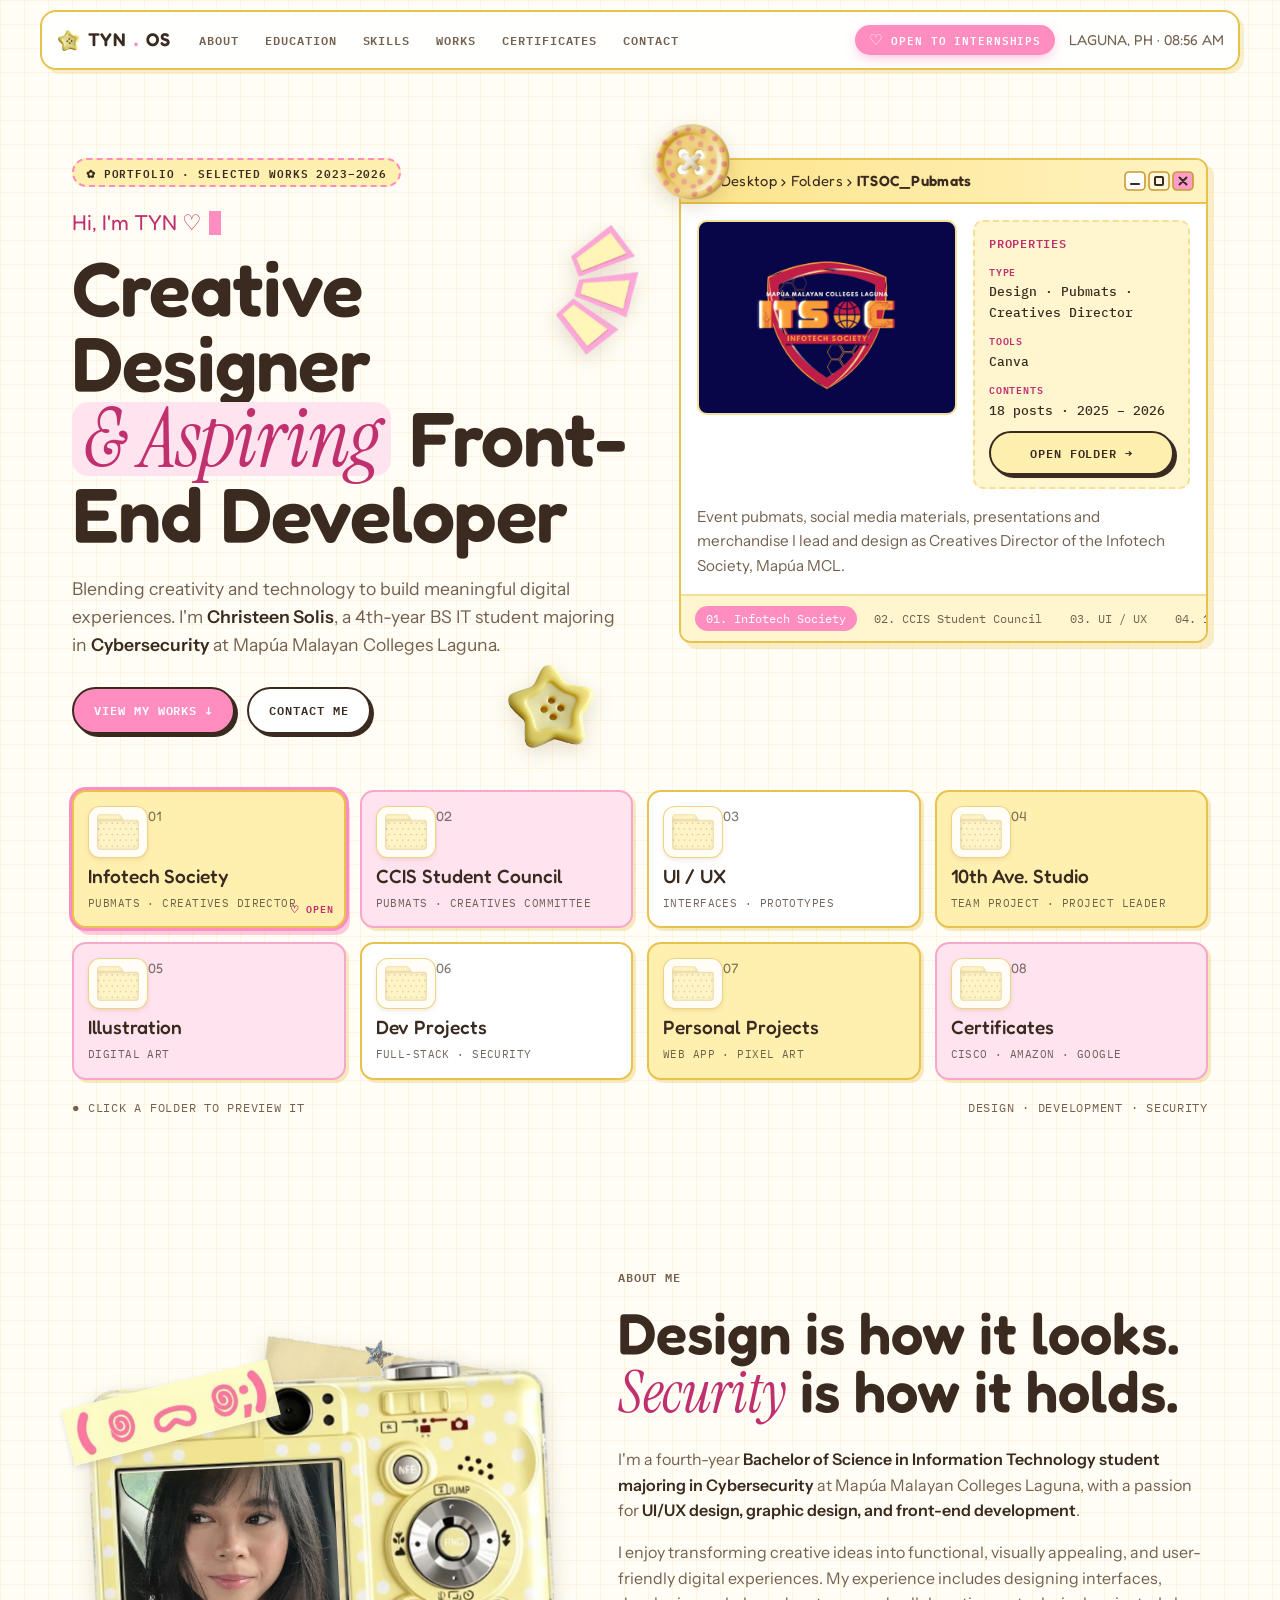
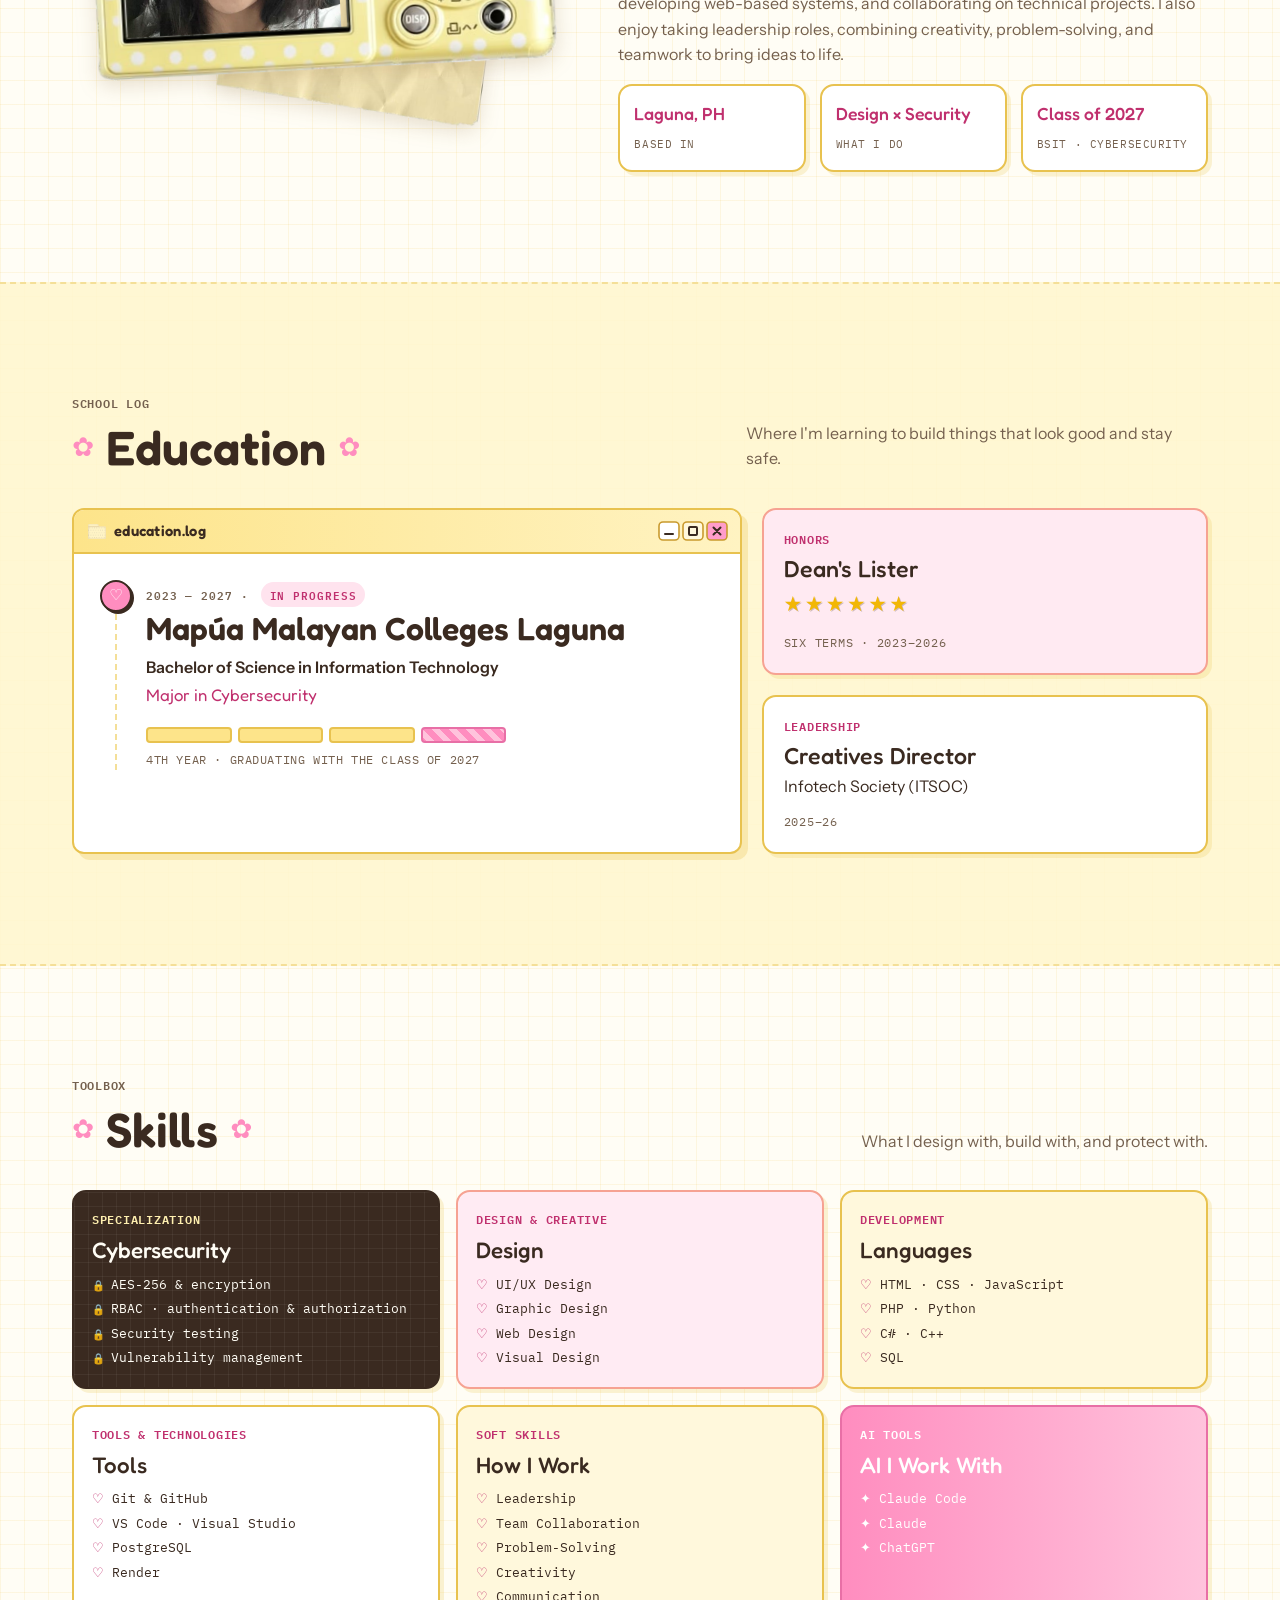
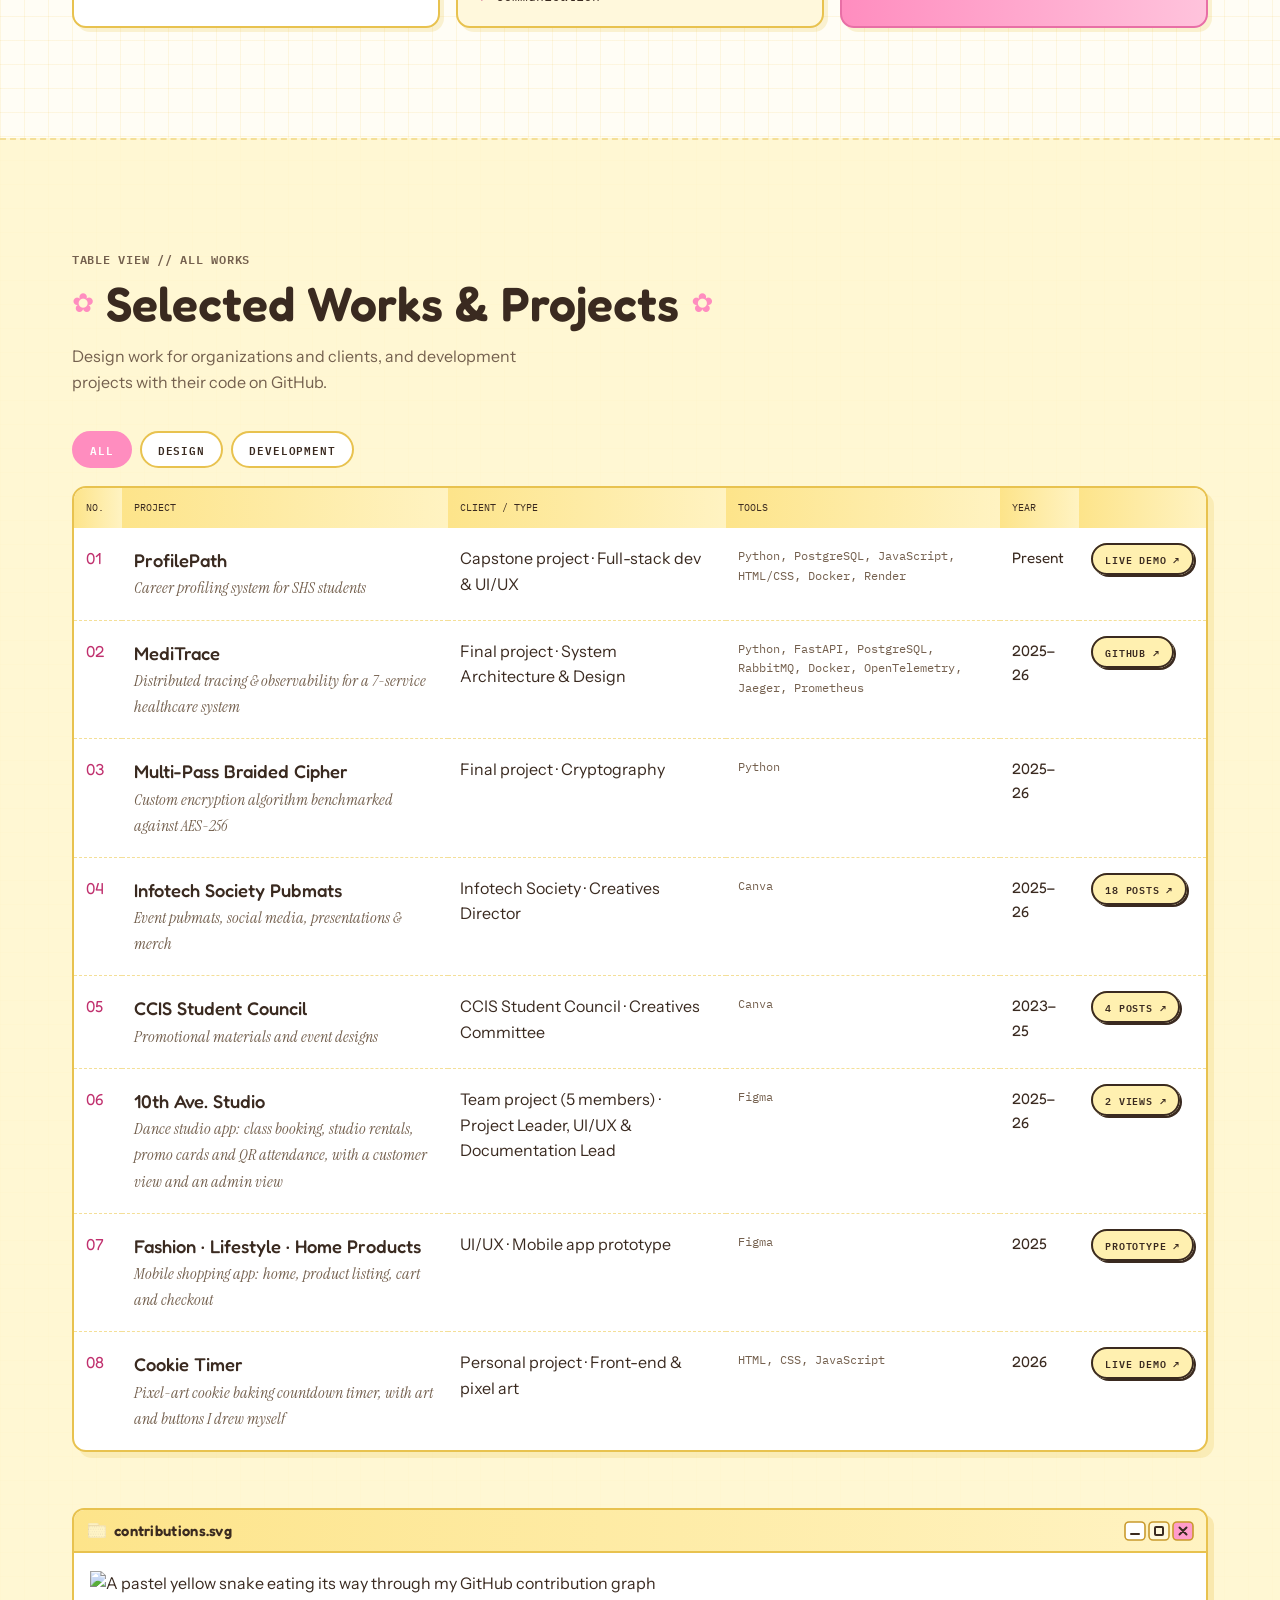
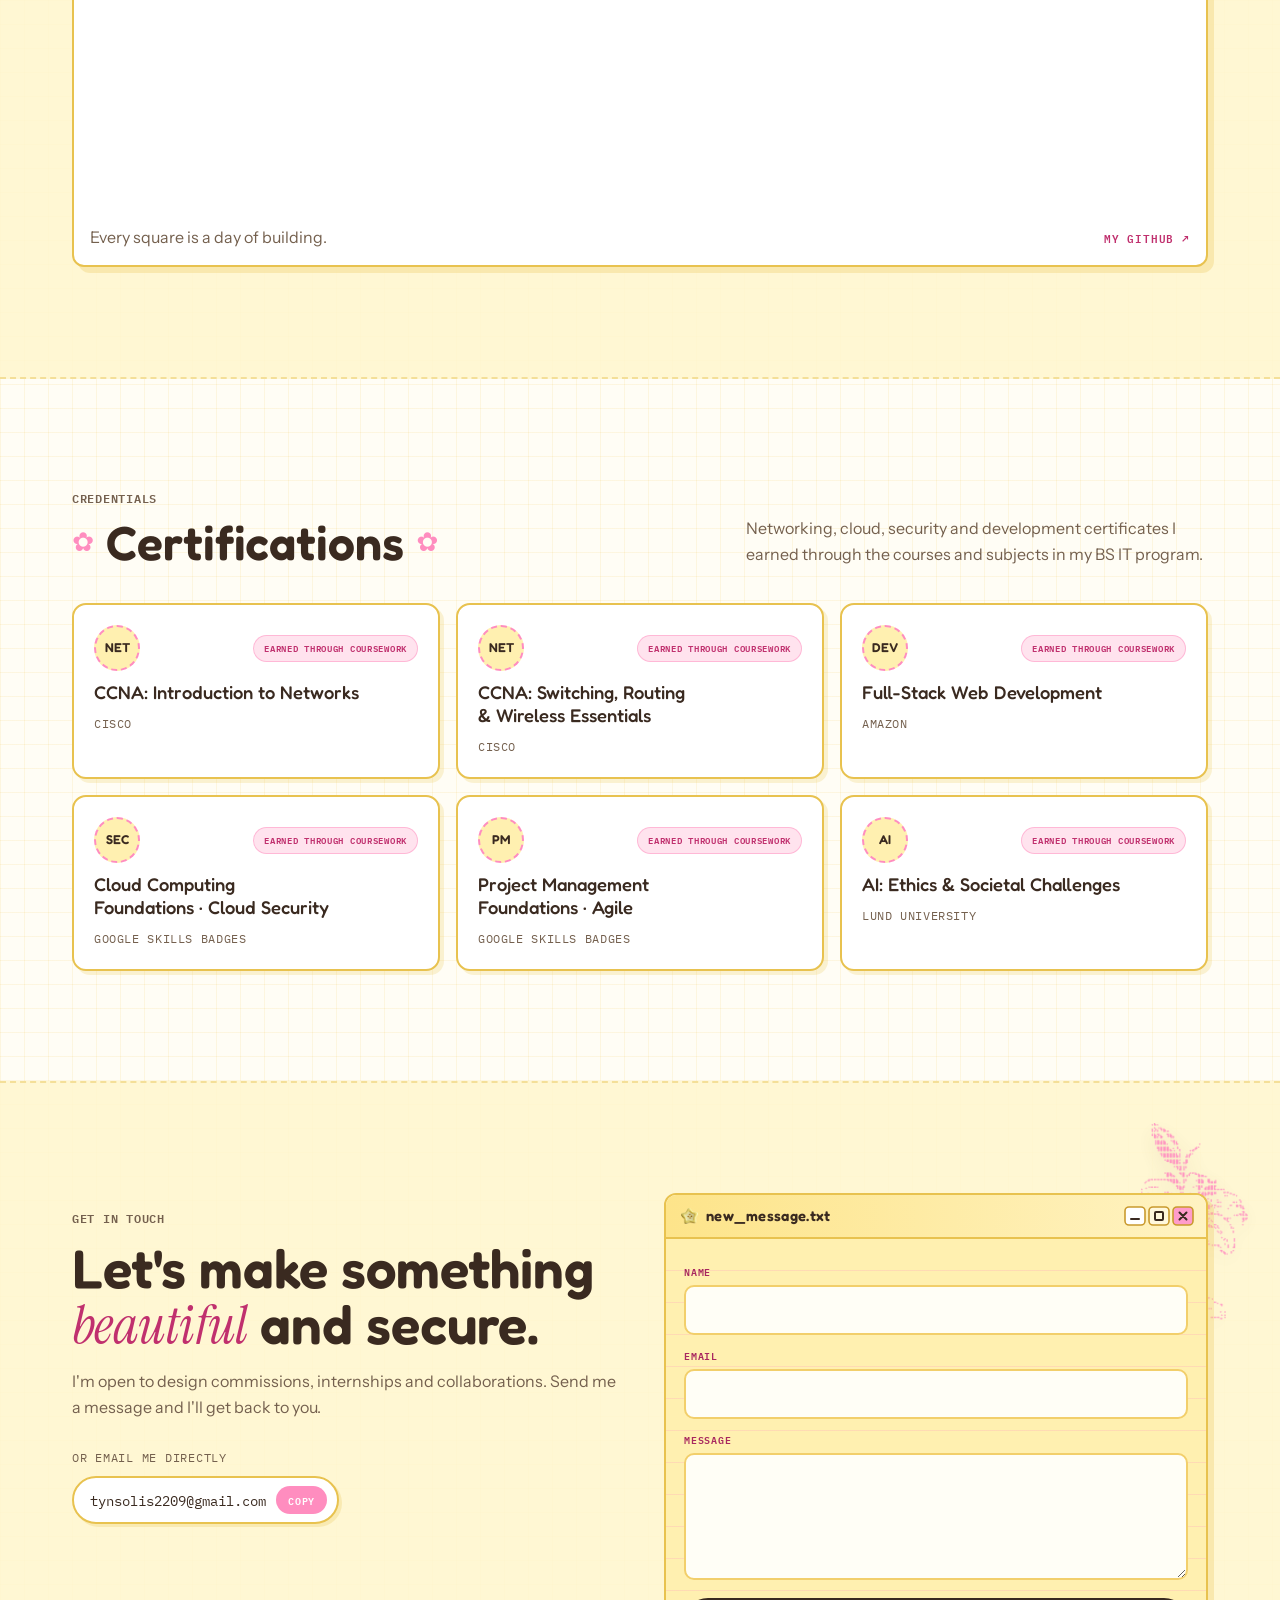
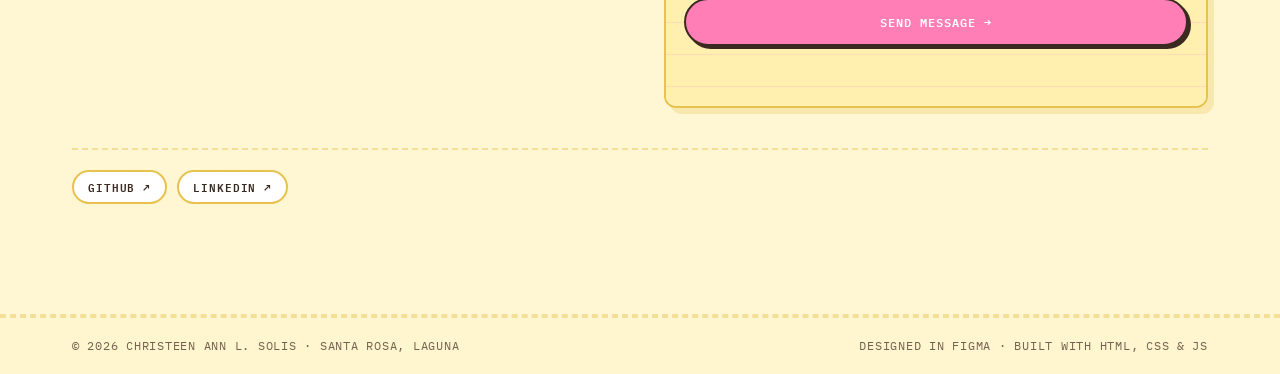
==== index.html @ 2b8f94a8 "Add 10th Ave. Studio team project (folder + works row) Also label the Personal Projects folder conte" ====
<!DOCTYPE html>
<html lang="en">
<head>
<meta charset="utf-8">
<meta name="viewport" content="width=device-width, initial-scale=1, viewport-fit=cover">
<title>Christeen Solis Portfolio</title>
<meta name="claude:viewport-fit-sides" content="cover">
<meta name="description" content="Portfolio of Christeen Solis: creative designer and aspiring front-end developer, BS IT (Cybersecurity) student at Mapúa MCL.">
<link rel="preconnect" href="https://fonts.googleapis.com">
<link rel="preconnect" href="https://fonts.gstatic.com" crossorigin>
<link rel="stylesheet" href="https://fonts.googleapis.com/css2?family=Fredoka:wght@400;500;600;700&family=Instrument+Serif:ital@0;1&family=Instrument+Sans:wght@400;500;600&family=IBM+Plex+Mono:wght@400;500;600&display=swap">
<style>
/* TYN.OS ✿ girly tech edition
   A pastel desktop in butter yellow, white and bubblegum pink: yellow window bars,
   pixel type and scrapbook stickers. Dark mode is a cocoa-night desk with a soft
   yellow-and-pink glow.
   ✏️ To change colors, edit the tokens below. */
:root {
  --bg: #fffdf5;          /* page: warm white */
  --grid: rgba(240, 200, 80, 0.13); /* faint pixel grid on the page */
  --panel: #fff6cf;       /* pastel yellow bands */
  --window: #ffffff;      /* window insides */
  --ink: #3a2a20;         /* main text: warm cocoa */
  --muted: #74604e;       /* secondary text */
  --line: #f4df98;        /* borders and dashes */
  --frame: #e8c24f;       /* window outlines (golden butter) */
  --accent: #c0306e;      /* pink TEXT on light backgrounds */
  --pink: #ff8dbf;        /* bubblegum pink fill */
  --pink-soft: #ffe3ee;
  --fill: #fff0b0;        /* pastel yellow, same as the folder icon */
  --fill-strong: #fde48a;
  --on-fill: #3a2a20;
  --bar: #fde48a; --bar-2: #fff3c2; /* window title bar */
  --bar-ink: #3a2a20;
  --accent-on-ink: #fff0b0;
  --sec-bg: #3a2a20; --sec-fg: #fffdf5; /* Cybersecurity highlight card */
  --tint-yellow: #fff8dc;  /* soft yellow cards */
  --glow: 0 0 0 transparent;
  --sticker-shadow: drop-shadow(0 6px 10px rgba(120, 85, 20, 0.18));

  --f-pixel: "Fredoka", "Nunito", system-ui, sans-serif;           /* big rounded headings */
  --f-title: "Fredoka", "Nunito", system-ui, sans-serif;           /* card titles */
  --f-label: "IBM Plex Mono", ui-monospace, monospace;            /* small uppercase labels */
  --f-serif: "Instrument Serif", Georgia, "Times New Roman", serif;
  --f-body: "Instrument Sans", system-ui, -apple-system, "Segoe UI", sans-serif;
  --f-mono: "IBM Plex Mono", ui-monospace, "SFMono-Regular", Menlo, monospace;

  --wrap: 1200px;
  --radius: 14px;
}
@media (prefers-color-scheme: dark) {
  :root:not([data-theme="light"]) {
    --bg: #19150f; --grid: rgba(253, 228, 138, 0.05); --panel: #221c14; --window: #2a2219; --ink: #fff8e6; --muted: #d2c3a3; --line: #4a3c26; --frame: #e8c24f; --accent: #ff9fcb; --pink: #ff8dbf; --pink-soft: #46242f; --fill: #fff0b0; --fill-strong: #fde48a; --on-fill: #2a2016; --bar: #fde48a; --bar-2: #fff3c2; --bar-ink: #2a2016; --accent-on-ink: #c0306e; --sec-bg: #fde48a; --sec-fg: #2a2016; --tint-yellow: #3a2f1a; --glow: 0 0 26px rgba(253, 228, 138, 0.22); --sticker-shadow: drop-shadow(0 0 14px rgba(255, 141, 191, 0.3)); color-scheme: dark;
  }
}
:root[data-theme="dark"] {
  --bg: #19150f; --grid: rgba(253, 228, 138, 0.05); --panel: #221c14; --window: #2a2219; --ink: #fff8e6; --muted: #d2c3a3; --line: #4a3c26; --frame: #e8c24f; --accent: #ff9fcb; --pink: #ff8dbf; --pink-soft: #46242f; --fill: #fff0b0; --fill-strong: #fde48a; --on-fill: #2a2016; --bar: #fde48a; --bar-2: #fff3c2; --bar-ink: #2a2016; --accent-on-ink: #c0306e; --sec-bg: #fde48a; --sec-fg: #2a2016; --tint-yellow: #3a2f1a; --glow: 0 0 26px rgba(253, 228, 138, 0.22); --sticker-shadow: drop-shadow(0 0 14px rgba(255, 141, 191, 0.3)); color-scheme: dark;
}

* { box-sizing: border-box; }
html { scroll-behavior: smooth; }
@media (prefers-reduced-motion: reduce) { html { scroll-behavior: auto; } * { transition: none !important; animation: none !important; } }
body {
  margin: 0; color: var(--ink);
  background-color: var(--bg);
  background-image: linear-gradient(var(--grid) 1px, transparent 1px), linear-gradient(90deg, var(--grid) 1px, transparent 1px);
  background-size: 24px 24px;
  font-family: var(--f-body); font-size: 16px; line-height: 1.6;
  -webkit-font-smoothing: antialiased; overflow-x: hidden;
}
body::before { content: ""; position: fixed; inset: 0 0 auto; height: env(safe-area-inset-top, 0px); z-index: 30; background: var(--bg); }
img { max-width: 100%; display: block; }
a { color: inherit; }
:focus-visible { outline: 2px dashed var(--accent); outline-offset: 3px; border-radius: 4px; }
::selection { background: var(--pink); color: #fff; }

.wrap {
  max-width: var(--wrap); margin-inline: auto; position: relative;
  padding-left: max(16px, env(safe-area-inset-left, 0px));
  padding-right: max(16px, env(safe-area-inset-right, 0px));
}
@media (min-width: 700px) { .wrap { padding-left: max(32px, env(safe-area-inset-left, 0px)); padding-right: max(32px, env(safe-area-inset-right, 0px)); } }

.mono { font-family: var(--f-mono); font-size: 0.78rem; letter-spacing: 0.06em; text-transform: uppercase; }
.eyebrow { font-family: var(--f-label); font-weight: 600; letter-spacing: 0.08em; font-size: 0.78rem; letter-spacing: 0.06em; text-transform: uppercase; color: var(--accent); margin: 0; }
.serif-i { font-family: var(--f-serif); font-style: italic; font-weight: 400; color: var(--accent); letter-spacing: -0.01em; text-shadow: var(--glow); }
h1, h2, h3 { text-wrap: balance; margin: 0; }
.section { padding-block: clamp(64px, 9vw, 110px); position: relative; }
.band { background: color-mix(in srgb, var(--panel) 88%, transparent); border-block: 2px dashed var(--line); }
.section-head { display: flex; flex-wrap: wrap; justify-content: space-between; align-items: end; gap: 16px 40px; margin-bottom: 36px; }
.section-head h2 { font-family: var(--f-pixel); font-weight: 600; font-size: clamp(2rem, 4.4vw, 3rem); line-height: 1.05; margin-top: 8px; display: flex; align-items: center; gap: 12px; }
.section-head h2::before, .section-head h2::after { content: "✿"; font-family: var(--f-body); font-size: 0.55em; color: var(--pink); text-shadow: var(--glow); }
.section-head p { max-width: 42ch; margin: 0; color: var(--muted); }

/* Stickers: real cut-out images floating around the page */
.sticker { position: absolute; height: auto; pointer-events: none; user-select: none; filter: var(--sticker-shadow); z-index: 1; }
@media (prefers-reduced-motion: no-preference) {
  .sticker.bob { animation: bob 5s ease-in-out infinite; }
  .sticker.bob.slow { animation-duration: 7s; animation-delay: -2s; }
  .sticker.spin { animation: spin 18s linear infinite; }
}
@keyframes bob { 0%, 100% { transform: translateY(0) rotate(var(--r, 0deg)); } 50% { transform: translateY(-10px) rotate(calc(var(--r, 0deg) + 4deg)); } }
@keyframes spin { to { transform: rotate(360deg); } }

/* ---------- Window chrome (from the sticky note window) ---------- */
.win-bar {
  display: flex; align-items: center; gap: 12px; padding: 9px 12px 9px 14px;
  background: linear-gradient(90deg, var(--bar), var(--bar-2));
  border-bottom: 2px solid var(--frame); color: var(--bar-ink);
}
.win-bar::after {
  content: ""; margin-left: auto; flex: 0 0 auto; width: 70px; height: 20px;
  background: url("data:image/svg+xml,%3Csvg xmlns='http://www.w3.org/2000/svg' viewBox='0 0 70 20'%3E%3Cg stroke='%23c99a2e' stroke-width='1.6'%3E%3Crect x='1' y='1' width='20' height='18' rx='4' fill='%23ffffff'/%3E%3Crect x='25' y='1' width='20' height='18' rx='4' fill='%23fff8dc'/%3E%3Crect x='49' y='1' width='20' height='18' rx='4' fill='%23ff9ccb'/%3E%3C/g%3E%3Cg stroke='%233a2a20' stroke-width='2' stroke-linecap='round' fill='none'%3E%3Cpath d='M7 13h8'/%3E%3Crect x='31' y='6' width='8' height='8' rx='1'/%3E%3Cpath d='M55.5 6.5l7 7M62.5 6.5l-7 7'/%3E%3C/g%3E%3C/svg%3E") no-repeat center / contain;
}
.dots { display: none; }
.crumbs { font-family: var(--f-pixel); font-size: 0.92rem; letter-spacing: 0.02em; color: var(--bar-ink); white-space: nowrap; overflow: hidden; text-overflow: ellipsis; min-width: 0; }
.crumbs b { font-weight: 600; }
.crumbs::before { content: ""; display: inline-block; vertical-align: -3px; width: 18px; height: 16px; margin-right: 8px; background: url("images/folder.png") no-repeat center / contain; }
.window { background: var(--window); border: 2px solid var(--frame); border-radius: 12px; box-shadow: 6px 6px 0 color-mix(in srgb, var(--frame) 28%, transparent), var(--glow); overflow: hidden; min-width: 0; }

/* ---------- Top bar ---------- */
.topbar {
  position: sticky; top: calc(env(safe-area-inset-top, 0px) + 10px); z-index: 20;
  margin: 10px auto 0; width: min(var(--wrap), calc(100% - 24px));
  background: color-mix(in srgb, var(--window) 86%, transparent);
  backdrop-filter: blur(10px); border: 2px solid var(--frame); border-radius: 16px;
  box-shadow: 4px 4px 0 color-mix(in srgb, var(--frame) 25%, transparent), var(--glow);
}
.topbar .wrap { display: flex; align-items: center; gap: 18px; min-height: 56px; padding-left: 16px; padding-right: 14px; }
.logo { font-family: var(--f-pixel); font-weight: 600; font-size: 1.15rem; letter-spacing: 0.02em; text-decoration: none; white-space: nowrap; display: inline-flex; align-items: center; gap: 8px; }
.logo::before { content: ""; width: 22px; height: 22px; background: url("images/stickers/star-button.png") no-repeat center / contain; }
.logo b { color: var(--pink); }
.nav { display: flex; gap: 4px; overflow-x: auto; scrollbar-width: none; min-width: 0; }
.nav a { font-family: var(--f-label); font-weight: 600; letter-spacing: 0.08em; font-size: 0.74rem; text-transform: uppercase; text-decoration: none; padding: 6px 10px; border-radius: 8px; color: var(--muted); white-space: nowrap; border: 1.5px solid transparent; }
.nav a:hover, .nav a.active { color: var(--accent); background: var(--pink-soft); border-color: color-mix(in srgb, var(--pink) 45%, transparent); }
.status { margin-left: auto; display: flex; align-items: center; gap: 14px; }
.pill { display: inline-flex; align-items: center; gap: 8px; background: var(--pink); color: #fff; padding: 6px 14px; border-radius: 999px; font-family: var(--f-label); font-weight: 600; letter-spacing: 0.08em; font-size: 0.68rem; text-transform: uppercase; white-space: nowrap; box-shadow: 0 4px 14px -4px color-mix(in srgb, var(--pink) 80%, transparent); }
.pill::before { content: "♡"; font-family: var(--f-body); font-size: 0.95rem; line-height: 1; }
.clock { font-family: var(--f-pixel); font-size: 0.9rem; color: var(--muted); white-space: nowrap; font-variant-numeric: tabular-nums; }
@media (max-width: 960px) { .clock { display: none; } }
@media (max-width: 700px) {
  .topbar .wrap { flex-wrap: wrap; gap: 6px 14px; padding-block: 10px; }
  .status { margin-left: auto; }
  .nav { order: 3; width: 100%; margin-inline: -10px; }
}

/* ---------- Hero ---------- */
.hero { padding-block: clamp(48px, 7vw, 88px) 40px; position: relative; }
.hero-grid { display: grid; grid-template-columns: minmax(0, 1.05fr) minmax(0, 1fr); gap: clamp(32px, 4vw, 64px); align-items: start; }
@media (max-width: 960px) { .hero-grid { grid-template-columns: minmax(0, 1fr); } }
.hi { font-family: var(--f-pixel); font-size: clamp(1.1rem, 2vw, 1.35rem); color: var(--accent); margin: 18px 0 0; display: flex; align-items: center; gap: 4px; }
.hi .caret { display: inline-block; width: 0.55em; height: 1.1em; background: var(--pink); margin-left: 4px; }
@media (prefers-reduced-motion: no-preference) { .hi .caret { animation: blink 1s steps(1) infinite; } }
@keyframes blink { 50% { opacity: 0; } }
.tag { display: inline-flex; gap: 8px; align-items: center; background: var(--fill); border: 2px dashed var(--pink); border-radius: 999px; padding: 4px 12px; font-family: var(--f-label); font-weight: 600; letter-spacing: 0.08em; font-size: 0.68rem; text-transform: uppercase; color: var(--on-fill); }
.hero-title { position: relative; }
.hero h1 { margin-top: 10px; font-family: var(--f-pixel); font-weight: 600; font-size: clamp(2.6rem, 6vw, 5rem); line-height: 0.98; letter-spacing: -0.01em; }
.hero h1 .serif-i { display: inline-block; font-size: 1.06em; line-height: 0.9; background: var(--pink-soft); padding: 0 0.15em; border-radius: 0.2em; }
.hero .burst { width: clamp(46px, 6vw, 72px); right: -6px; top: -26px; --r: 18deg; transform: rotate(18deg); }
@media (max-width: 960px) { .hero .burst { right: 0; top: -40px; } }
.hero-lede { margin: 24px 0 0; max-width: 52ch; font-size: 1.1rem; color: var(--muted); }
.hero-lede strong { color: var(--ink); font-weight: 600; }
.ctas { display: flex; flex-wrap: wrap; gap: 12px; margin-top: 28px; }
.btn { display: inline-flex; align-items: center; gap: 10px; text-decoration: none; cursor: pointer; border: 2px solid var(--ink); background: var(--pink); color: #fff; padding: 12px 20px; border-radius: 999px; font-family: var(--f-label); font-weight: 600; letter-spacing: 0.08em; font-size: 0.74rem; text-transform: uppercase; box-shadow: 3px 3px 0 var(--ink); transition: transform .15s ease, box-shadow .15s ease; }
.btn:hover { transform: translate(-2px, -2px); box-shadow: 5px 5px 0 var(--ink); }
.btn:active { transform: translate(2px, 2px); box-shadow: 1px 1px 0 var(--ink); }
.btn.ghost { background: var(--window); color: var(--ink); }
.btn.accent { background: var(--fill); color: var(--on-fill); border-color: var(--on-fill); box-shadow: 3px 3px 0 var(--on-fill); }
.hero .star-btn { width: clamp(56px, 7vw, 86px); right: 6%; bottom: -14px; --r: -14deg; }
.hero .polka-btn { width: clamp(50px, 6vw, 78px); left: -26px; top: -34px; --r: 10deg; z-index: 3; }
@media (max-width: 960px) { .hero .star-btn { display: none; } .hero .polka-btn { left: auto; right: -6px; top: -40px; } }

/* Quick-look window */
.ql-wrap { position: relative; }
.win-body { display: grid; grid-template-columns: minmax(0, 1.2fr) minmax(0, 1fr); gap: 16px; padding: 16px; }
@media (max-width: 560px) { .win-body { grid-template-columns: 1fr; } }
.preview { aspect-ratio: 4 / 3; max-width: 100%; border-radius: 10px; overflow: hidden; position: relative; background: linear-gradient(135deg, var(--pink-soft), var(--fill)); color: var(--ink); display: grid; place-items: center; text-align: center; padding: 16px; border: 2px solid var(--line); }
.preview img { position: absolute; inset: 0; width: 100%; height: 100%; object-fit: cover; }
.preview.logo img { position: absolute; inset: 0; width: 100%; height: 100%; object-fit: contain; object-position: center; padding: 5%; }
.preview.logo { background: #070648; }
.preview .ph-title { font-family: var(--f-pixel); font-size: clamp(1.6rem, 3vw, 2.2rem); line-height: 1.1; }
.preview .ph-note { position: absolute; left: 10px; bottom: 8px; font-family: var(--f-label); font-weight: 600; letter-spacing: 0.08em; font-size: 0.6rem; opacity: 0.75; text-transform: uppercase; }
.props { border: 2px dashed var(--line); border-radius: 10px; padding: 12px 14px; background: var(--panel); display: flex; flex-direction: column; gap: 10px; min-width: 0; }
.props dl { margin: 0; display: grid; gap: 10px; }
.props dt { font-family: var(--f-label); font-weight: 600; letter-spacing: 0.08em; font-size: 0.62rem; text-transform: uppercase; color: var(--accent); }
.props dd { margin: 2px 0 0; font-family: var(--f-mono); font-size: 0.82rem; font-weight: 500; }
.props .btn { margin-top: auto; justify-content: center; padding: 10px 12px; }
.win-desc { padding: 0 16px 16px; margin: 0; color: var(--muted); font-size: 0.95rem; }
.posts { padding: 0 16px 16px; display: flex; flex-direction: column; gap: 8px; }
.posts[hidden] { display: none; }
.posts-list { display: flex; flex-wrap: wrap; gap: 6px; max-height: 120px; overflow-y: auto; }
.posts .empty { color: var(--muted); font-size: 0.92rem; margin: 0; }
.posts-list span { font-family: var(--f-mono); font-size: 0.72rem; border: 1.5px dashed var(--line); padding: 3px 9px; border-radius: 999px; color: var(--muted); }
.posts-list a { font-family: var(--f-mono); font-size: 0.72rem; text-decoration: none; border: 1.5px solid color-mix(in srgb, var(--pink) 55%, transparent); background: var(--pink-soft); padding: 3px 9px; border-radius: 999px; white-space: nowrap; }
.posts-list a:hover { background: var(--pink); color: #fff; }
.win-tabs { display: flex; gap: 6px; padding: 10px 14px; border-top: 2px solid var(--line); background: var(--panel); overflow-x: auto; }
.win-tabs button { font-family: var(--f-mono); font-size: 0.72rem; border: 1.5px solid transparent; background: transparent; color: var(--muted); padding: 4px 10px; border-radius: 999px; cursor: pointer; white-space: nowrap; }
.win-tabs button[aria-pressed="true"] { background: var(--pink); color: #fff; }

/* Folders: layered colored tabs, like a stack of file folders */
.folders { display: grid; grid-template-columns: repeat(4, minmax(0, 1fr)); gap: 14px; margin-top: 56px; }
.folders > :last-child:nth-child(4n+3) { grid-column: span 2; }
@media (max-width: 1000px) { .folders { grid-template-columns: repeat(3, minmax(0, 1fr)); } .folders > :last-child:nth-child(4n+3) { grid-column: auto; } .folders > :last-child:nth-child(3n+1) { grid-column: 1 / -1; } }
@media (max-width: 520px) { .folders { grid-template-columns: repeat(2, minmax(0, 1fr)); } .folders > :last-child:nth-child(3n+1) { grid-column: auto; } .folders > :last-child:nth-child(odd) { grid-column: 1 / -1; } }
.folder { --tab: var(--fill); position: relative; text-align: left; cursor: pointer; font: inherit; color: var(--on-fill); background: var(--tab); border: 2px solid var(--frame); border-radius: var(--radius); padding: 14px; display: flex; flex-direction: column; gap: 8px; transition: transform .15s ease, box-shadow .15s ease; box-shadow: 3px 3px 0 color-mix(in srgb, var(--frame) 35%, transparent); }
.folders .folder:nth-child(3n+2) { --tab: #ffe3ee; border-color: #f5a8c9; }
.folders .folder:nth-child(3n+3) { --tab: #ffffff; }
.folder:hover { transform: translateY(-4px); box-shadow: 4px 7px 0 color-mix(in srgb, var(--frame) 45%, transparent); }
.folder[aria-pressed="true"] { box-shadow: 0 0 0 3px var(--pink), 4px 7px 0 color-mix(in srgb, var(--pink) 45%, transparent); }
.folder[aria-pressed="true"]::after { content: "♡ open"; position: absolute; right: 10px; bottom: 10px; font-family: var(--f-label); font-weight: 600; letter-spacing: 0.08em; font-size: 0.6rem; text-transform: uppercase; color: #c0306e; }
.folder .f-icon { width: 60px; height: auto; padding: 7px 8px; background: #fffdf5; border: 1.5px solid color-mix(in srgb, var(--frame) 70%, transparent); border-radius: 12px; filter: drop-shadow(0 2px 2px rgba(120, 85, 20, 0.12)); transition: transform .15s ease; }
.folder:hover .f-icon { transform: rotate(-6deg) scale(1.08); }
.f-top { display: flex; justify-content: space-between; align-items: start; }
.f-count { font-family: var(--f-pixel); font-size: 0.85rem; color: color-mix(in srgb, var(--on-fill) 65%, transparent); }
.f-name { font-family: var(--f-title); font-weight: 500; font-size: 1.2rem; line-height: 1.1; }
.f-meta { font-family: var(--f-mono); font-size: 0.68rem; letter-spacing: 0.04em; text-transform: uppercase; color: color-mix(in srgb, var(--on-fill) 72%, transparent); }
.hint { display: flex; flex-wrap: wrap; justify-content: space-between; gap: 8px 24px; margin-top: 18px; color: var(--muted); }

/* ---------- Works table ---------- */
.filters { display: flex; gap: 8px; flex-wrap: wrap; margin-bottom: 18px; }
.filters button { font-family: var(--f-label); font-weight: 600; letter-spacing: 0.08em; font-size: 0.7rem; text-transform: uppercase; border: 2px solid var(--frame); background: var(--window); color: var(--ink); padding: 7px 16px; border-radius: 999px; cursor: pointer; }
.filters button[aria-pressed="true"] { background: var(--pink); border-color: var(--pink); color: #fff; }
.table { width: 100%; border-collapse: separate; border-spacing: 0; background: var(--window); border: 2px solid var(--frame); border-radius: 14px; overflow: hidden; box-shadow: 6px 6px 0 color-mix(in srgb, var(--frame) 22%, transparent); }
.table th { text-align: left; font-family: var(--f-label); font-size: 0.62rem; text-transform: uppercase; color: var(--bar-ink); font-weight: 400; padding: 12px; background: linear-gradient(90deg, var(--bar), var(--bar-2)); }
.table td { padding: 18px 12px; border-top: 1.5px dashed var(--line); vertical-align: top; }
.table tbody tr:first-child td { border-top: 0; }
.table tbody tr:hover td { background: color-mix(in srgb, var(--pink-soft) 45%, transparent); }
.table .idx { font-family: var(--f-pixel); font-size: 1rem; color: var(--accent); font-variant-numeric: tabular-nums; width: 48px; }
.w-title { font-family: var(--f-title); font-weight: 500; font-size: 1.15rem; }
.w-sub { font-family: var(--f-serif); font-style: italic; color: var(--muted); font-size: 1.02rem; }
.w-stack { font-family: var(--f-mono); font-size: 0.78rem; color: var(--muted); }
.w-year { font-family: var(--f-pixel); font-size: 0.95rem; font-variant-numeric: tabular-nums; }
.w-link { font-family: var(--f-label); font-weight: 600; letter-spacing: 0.08em; font-size: 0.62rem; text-transform: uppercase; text-decoration: none; border: 2px solid var(--ink); background: var(--fill); color: var(--on-fill); padding: 5px 12px; border-radius: 999px; white-space: nowrap; box-shadow: 2px 2px 0 var(--ink); }
.w-link:hover { background: var(--pink); color: #fff; }
.example { display: inline-block; margin-left: 8px; vertical-align: middle; font-family: var(--f-label); font-weight: 600; letter-spacing: 0.08em; font-size: 0.56rem; text-transform: uppercase; color: var(--accent); border: 1px dashed var(--accent); padding: 1px 6px; border-radius: 4px; }
@media (max-width: 760px) {
  .table { background: transparent; border: 0; box-shadow: none; border-radius: 0; overflow: visible; }
  .table thead { display: none; }
  .table, .table tbody, .table tr, .table td { display: block; width: 100%; }
  .table tr { border: 2px solid var(--frame); border-radius: var(--radius); background: var(--window); padding: 14px 16px; margin-bottom: 12px; display: grid; gap: 6px; box-shadow: 4px 4px 0 color-mix(in srgb, var(--frame) 22%, transparent); }
  .table td { border: 0; padding: 0; }
  .table tbody tr:hover td { background: transparent; }
  .table .idx { width: auto; }
  .table td.w-act { margin-top: 6px; }
}

/* ---------- About ---------- */
.about-grid { display: grid; grid-template-columns: minmax(0, 0.9fr) minmax(0, 1.1fr); gap: clamp(32px, 5vw, 72px); align-items: center; }
.about-photo { display: flex; justify-content: center; padding-top: 30px; }
@media (max-width: 900px) { .about-grid { grid-template-columns: 1fr; } }
/* Her photo inside the polka-dot camera, on a starry paper scrap, held with kaomoji tape */
.snapshot { position: relative; margin: 10px 0 20px; width: min(460px, 100%); aspect-ratio: 589 / 389; }
.snapshot .paper { position: absolute; height: auto; width: 58%; left: 34%; top: -12%; transform: rotate(8deg); filter: var(--sticker-shadow); }
.snapshot .cam-photo { position: absolute; left: 6.8%; top: 31.6%; width: 47.7%; height: 54.5%; object-fit: cover; object-position: 50% 22%; z-index: 1; transform: rotate(-3deg); transform-origin: 0 0; }
.snapshot .cam { position: absolute; inset: 0; width: 100%; height: 100%; z-index: 2; filter: var(--sticker-shadow); transform: rotate(-3deg); transform-origin: 0 0; }
.snapshot .tape { position: absolute; height: auto; z-index: 3; width: 46%; left: -4%; top: 2%; transform: rotate(-14deg); opacity: 0.94; box-shadow: 0 3px 6px rgba(60, 37, 71, 0.15); }
@media (prefers-reduced-motion: no-preference) { .snapshot .cam, .snapshot .cam-photo { transition: transform .3s ease; } .snapshot:hover .cam, .snapshot:hover .cam-photo { transform: rotate(0deg); } }
.about h2.big { font-family: var(--f-pixel); font-weight: 600; font-size: clamp(2.2rem, 5vw, 3.6rem); line-height: 1.02; margin: 14px 0 24px; }
.about p { max-width: 60ch; color: var(--muted); margin: 0 0 16px; }
.about p strong { color: var(--ink); font-weight: 600; }
.about .flower { width: clamp(90px, 12vw, 150px); right: 2%; top: -40px; opacity: 0.9; }
@media (max-width: 900px) { .about .flower { display: none; } }
.facts { display: grid; grid-template-columns: repeat(3, minmax(0, 1fr)); gap: 14px; margin-top: 14px; }
@media (max-width: 520px) { .facts { grid-template-columns: 1fr; } }
.fact { border: 2px solid var(--frame); border-radius: var(--radius); padding: 14px; background: var(--window); box-shadow: 4px 4px 0 color-mix(in srgb, var(--frame) 22%, transparent); }
.fact b { display: block; font-family: var(--f-title); font-weight: 500; font-size: 1.1rem; margin-bottom: 2px; color: var(--accent); }
.fact span { font-family: var(--f-mono); font-size: 0.7rem; letter-spacing: 0.05em; text-transform: uppercase; color: var(--muted); }
.stack-head { display: flex; justify-content: space-between; margin-bottom: 12px; }
.stack-head .mono:first-child { font-weight: 600; }
.skills { display: grid; grid-template-columns: repeat(3, minmax(0, 1fr)); gap: 16px; }
@media (max-width: 900px) { .skills { grid-template-columns: repeat(2, minmax(0, 1fr)); } }
@media (max-width: 560px) { .skills { grid-template-columns: 1fr; } }
.skill { background: var(--window); border: 2px solid var(--frame); border-radius: var(--radius); padding: 18px; display: flex; flex-direction: column; gap: 8px; box-shadow: 4px 4px 0 color-mix(in srgb, var(--frame) 22%, transparent); }
.skill.pink { background: color-mix(in srgb, var(--pink-soft) 70%, var(--window)); border-color: color-mix(in srgb, var(--pink) 60%, var(--frame)); }
.skill.yellow { background: var(--tint-yellow); }
@media (prefers-reduced-motion: no-preference) { .skill { transition: transform .2s ease; } .skill:hover { transform: translateY(-4px) rotate(-0.6deg); } }
.skill h3 { font-family: var(--f-title); font-weight: 500; font-size: 1.4rem; line-height: 1.1; }
.skill ul { list-style: none; margin: 4px 0 0; padding: 0; display: grid; gap: 4px; font-family: var(--f-mono); font-size: 0.8rem; }
.skill li::before { content: "♡ "; color: var(--accent); }
.skill.wide { grid-column: 1 / -1; }
.skill.wide ul { grid-template-columns: repeat(2, minmax(0, 1fr)); column-gap: 16px; }
@media (max-width: 560px) { .skill.wide ul { grid-template-columns: 1fr; } }
.skill.sec { background: var(--sec-bg); color: var(--sec-fg); border-color: var(--sec-bg); background-image: linear-gradient(rgba(255,255,255,.05) 1px, transparent 1px), linear-gradient(90deg, rgba(255,255,255,.05) 1px, transparent 1px); background-size: 14px 14px; }
.skill.sec .eyebrow { color: var(--accent-on-ink); }
.skill.sec li::before { content: "🔒 "; font-size: 0.8em; }
.skills .skill.ai { background: linear-gradient(90deg, var(--pink), #ffc3dc); border-color: #e86fa6; color: #fff; }
.skill.ai .eyebrow, .skill.ai li::before { color: #fff; }
.skill.ai li::before { content: "✦ "; }

/* ---------- Education ---------- */
.edu-grid { display: grid; grid-template-columns: minmax(0, 1.5fr) minmax(0, 1fr); gap: 20px; align-items: stretch; }
@media (max-width: 860px) { .edu-grid { grid-template-columns: 1fr; } }
.timeline { list-style: none; margin: 0; padding: 26px 26px 28px 26px; display: grid; gap: 28px; }
.tl-item { position: relative; padding-left: 46px; }
.tl-item::before { content: ""; position: absolute; left: 15px; top: 34px; bottom: -28px; border-left: 2px dashed var(--line); }
.tl-item:last-child::before { bottom: 0; }
.tl-dot { position: absolute; left: 0; top: 0; width: 32px; height: 32px; border-radius: 50%; display: grid; place-items: center; background: var(--pink); color: #fff; border: 2px solid var(--ink); font-size: 0.95rem; box-shadow: 2px 2px 0 var(--ink); }
.tl-years { font-family: var(--f-label); font-weight: 600; letter-spacing: 0.08em; font-size: 0.7rem; text-transform: uppercase; color: var(--muted); margin: 6px 0 8px; }
.tl-years span { color: var(--accent); background: var(--pink-soft); border-radius: 999px; padding: 3px 9px; margin-left: 4px; }
.tl-item h3 { font-family: var(--f-pixel); font-weight: 600; font-size: clamp(1.5rem, 3vw, 2rem); line-height: 1.1; }
.tl-degree { margin: 8px 0 0; font-weight: 600; }
.tl-major { margin: 2px 0 0; color: var(--accent); font-family: var(--f-title); font-size: 1.05rem; }
.progress { display: grid; grid-template-columns: repeat(4, minmax(0, 1fr)); gap: 6px; margin-top: 18px; max-width: 360px; }
.progress span { height: 16px; border-radius: 4px; border: 2px solid var(--frame); background: var(--window); }
.progress .on { background: var(--fill-strong); }
.progress .now { background: repeating-linear-gradient(45deg, var(--pink) 0 6px, #ffc3dc 6px 12px); border-color: #e86fa6; }
@media (prefers-reduced-motion: no-preference) { .progress .now { background-size: 17px 17px; animation: stripe 1.2s linear infinite; } }
@keyframes stripe { to { background-position: 17px 0; } }
.tl-note { margin: 8px 0 0; font-family: var(--f-mono); font-size: 0.74rem; text-transform: uppercase; letter-spacing: 0.05em; color: var(--muted); }
.edu-side { display: grid; gap: 20px; }
.edu-card { border: 2px solid var(--frame); border-radius: var(--radius); padding: 20px; display: flex; flex-direction: column; gap: 6px; box-shadow: 4px 4px 0 color-mix(in srgb, var(--frame) 22%, transparent), var(--glow); }
.edu-card h3 { font-family: var(--f-title); font-weight: 500; font-size: 1.45rem; line-height: 1.1; }
.edu-card p { margin: 0; }
.edu-card .mono { color: var(--muted); margin-top: auto; padding-top: 6px; }
.edu-card.honors { background: color-mix(in srgb, var(--pink-soft) 75%, var(--window)); border-color: color-mix(in srgb, var(--pink) 60%, var(--frame)); }
.edu-card.lead { background: var(--window); }
.stars { color: #f2b705; font-size: 1.3rem; letter-spacing: 0.12em; text-shadow: 1px 1px 0 color-mix(in srgb, var(--ink) 25%, transparent); }

/* ---------- Certifications ---------- */
.certs { display: grid; grid-template-columns: repeat(3, minmax(0, 1fr)); gap: 16px; }
@media (max-width: 900px) { .certs { grid-template-columns: 1fr; } }
.cert { background: var(--window); border: 2px solid var(--frame); border-radius: var(--radius); padding: 20px; display: flex; flex-direction: column; gap: 10px; box-shadow: 4px 4px 0 color-mix(in srgb, var(--frame) 22%, transparent), var(--glow); }
.cert .cert-top { display: flex; align-items: center; justify-content: space-between; gap: 10px; }
.cert .via { font-family: var(--f-label); font-weight: 600; letter-spacing: 0.08em; font-size: 0.56rem; text-transform: uppercase; color: var(--accent); background: var(--pink-soft); border: 1.5px solid color-mix(in srgb, var(--pink) 50%, transparent); border-radius: 999px; padding: 5px 10px; text-align: right; }
.cert .seal { width: 46px; height: 46px; border-radius: 50%; background: var(--fill); border: 2px dashed var(--pink); display: grid; place-items: center; font-family: var(--f-pixel); font-size: 0.8rem; color: var(--on-fill); font-weight: 600; }
.cert h3 { font-family: var(--f-title); font-weight: 500; font-size: 1.15rem; line-height: 1.25; }
.cert .issuer { font-family: var(--f-mono); font-size: 0.78rem; color: var(--muted); text-transform: uppercase; letter-spacing: 0.05em; }
.cert a { margin-top: auto; font-family: var(--f-label); font-weight: 600; letter-spacing: 0.08em; font-size: 0.66rem; text-transform: uppercase; color: var(--accent); }

/* ---------- Contact ---------- */
.contact-grid { display: grid; grid-template-columns: minmax(0, 1fr) minmax(0, 1fr); gap: 32px 48px; align-items: start; }
@media (max-width: 860px) { .contact-grid { grid-template-columns: 1fr; } }
.contact h2 { font-family: var(--f-pixel); font-weight: 600; font-size: clamp(2.2rem, 4.8vw, 3.4rem); line-height: 1.02; margin-top: 12px; }
.contact p { color: var(--muted); max-width: 52ch; margin: 16px 0 0; }
.contact .flower { width: clamp(110px, 13vw, 170px); right: -8px; top: -70px; opacity: 0.9; z-index: 0; }
.msg-form { position: relative; z-index: 2; }
@media (max-width: 860px) { .contact .flower { display: none; } }
.mailbox { display: flex; flex-direction: column; align-items: flex-start; gap: 8px; margin-top: 28px; }
.msg-form .win-bar .crumbs::before { background-image: url("images/stickers/star-button.png"); }
.msg-body { padding: 18px; display: grid; gap: 6px; background: var(--fill); background-image: repeating-linear-gradient(transparent 0 31px, color-mix(in srgb, var(--pink) 22%, transparent) 31px 32px); color: var(--on-fill); }
.msg-body label { font-family: var(--f-label); font-weight: 600; letter-spacing: 0.08em; font-size: 0.64rem; text-transform: uppercase; color: #a8285f; margin-top: 6px; }
.msg-body input, .msg-body textarea { font: inherit; color: #3a2a20; background: #fffef6; border: 2px solid #f2cf6b; border-radius: 10px; padding: 10px 12px; width: 100%; }
.msg-body textarea { resize: vertical; min-height: 110px; }
.msg-body input:focus-visible, .msg-body textarea:focus-visible { outline: 2px dashed #ff7eb6; outline-offset: 2px; border-color: #ff7eb6; }
.msg-body input:disabled, .msg-body textarea:disabled { opacity: 0.6; }
.msg-body .btn { margin-top: 12px; justify-content: center; background: #ff7eb6; color: #fff; border-color: #3a2a20; box-shadow: 3px 3px 0 #3a2a20; }
.msg-body .btn:disabled { opacity: 0.6; cursor: not-allowed; transform: none; }
.hp-field { position: absolute; left: -10000px; width: 1px; height: 1px; overflow: hidden; }
.form-status { margin: 4px 0 0; font-size: 0.92rem; min-height: 1.4em; color: #74604e; }
.form-status.ok { color: #3a2a20; font-weight: 600; }
.form-status.err { color: #b3261e; }
.email { display: flex; align-items: center; gap: 10px; border: 2px solid var(--frame); background: var(--window); border-radius: 999px; padding: 8px 10px 8px 16px; font-family: var(--f-mono); font-size: 0.9rem; min-width: 0; box-shadow: 3px 3px 0 color-mix(in srgb, var(--frame) 25%, transparent); }
.email span { user-select: all; overflow-wrap: anywhere; }
.copy { font-family: var(--f-label); font-weight: 600; letter-spacing: 0.08em; font-size: 0.6rem; text-transform: uppercase; border: 0; background: var(--pink); color: #fff; border-radius: 999px; padding: 5px 12px; cursor: pointer; }
.socials { display: flex; flex-wrap: wrap; gap: 10px; margin-top: 40px; padding-top: 20px; border-top: 2px dashed var(--line); }
.socials a { font-family: var(--f-label); font-weight: 600; letter-spacing: 0.08em; font-size: 0.7rem; text-transform: uppercase; text-decoration: none; border: 2px solid var(--frame); border-radius: 999px; padding: 6px 14px; background: var(--window); }
.socials a:hover { background: var(--pink); color: #fff; border-color: var(--pink); }

/* ---------- GitHub contribution snake ---------- */
.days { margin-top: 56px; }
.days .window { padding: 0; }
.days picture { display: block; padding: 18px 16px 8px; }
.snake { display: block; width: 100%; height: auto; }
.days-foot { display: flex; flex-wrap: wrap; justify-content: space-between; align-items: center; gap: 10px 24px; padding: 6px 16px 14px; color: var(--muted); }
.days-foot p { margin: 0; }
.days-foot a { font-family: var(--f-label); font-weight: 600; letter-spacing: 0.08em; font-size: 0.66rem; text-transform: uppercase; color: var(--accent); text-decoration: none; }
.days-foot a:hover { text-decoration: underline; }

/* ---------- Footer ---------- */
footer { border-top: 2px dashed var(--line); background: var(--panel); }
footer .wrap { display: flex; flex-wrap: wrap; justify-content: space-between; gap: 8px 24px; padding-block: 18px; color: var(--muted); }
.visits { display: inline-flex; align-items: center; gap: 8px; }
.visits[hidden] { display: none; }
.visits .dot { width: 8px; height: 8px; border-radius: 50%; background: var(--pink); box-shadow: 0 0 0 3px var(--pink-soft); }
.visits b { color: var(--ink); font-weight: 600; }
</style>
</head>
<body>

<!-- ============ TOP BAR ============ -->
<header class="topbar">
  <div class="wrap">
    <div class="dots" aria-hidden="true"><span></span><span></span><span></span></div>
    <a class="logo" href="#home">TYN<b>.</b>OS</a>
    <nav class="nav" aria-label="Main">
      <a href="#about">About</a>
      <a href="#education">Education</a>
      <a href="#skills">Skills</a>
      <a href="#portfolio">Works</a>
      <a href="#certifications">Certificates</a>
      <a href="#contact">Contact</a>
    </nav>
    <div class="status">
      <!-- ✏️ Change this to whatever you're open to -->
      <span class="pill">Open to internships</span>
      <span class="clock" id="clock">LAGUNA, PH --:--</span>
    </div>
  </div>
</header>

<main>
<!-- ============ HERO ============ -->
<section class="hero" id="home">
  <div class="wrap">
    <div class="hero-grid">
      <div style="position:relative">
        <span class="tag">✿ Portfolio · Selected works 2023–2026</span>
        <p class="hi">Hi, I'm TYN ♡<span class="caret" aria-hidden="true"></span></p>
        <div class="hero-title">
          <h1>Creative Designer <span class="serif-i">&amp; Aspiring</span> Front-End Developer</h1>
          <img class="sticker burst" src="images/stickers/burst.png" alt="" width="254" height="462">
        </div>
        <!-- ✏️ Your one-paragraph intro -->
        <p class="hero-lede">Blending creativity and technology to build meaningful digital experiences. I'm <strong>Christeen Solis</strong>, a 4th-year BS IT student majoring in <strong>Cybersecurity</strong> at Mapúa Malayan Colleges Laguna.</p>
        <div class="ctas">
          <a class="btn" href="#portfolio">View my works ↓</a>
          <a class="btn ghost" href="#contact">Contact me</a>
        </div>
        <img class="sticker bob star-btn" src="images/stickers/star-button.png" alt="" width="320" height="310">
      </div>

      <!-- Quick-look window: filled in by the script from the FOLDERS list -->
      <div class="ql-wrap">
      <img class="sticker bob slow polka-btn" src="images/stickers/polka-button.png" alt="" width="320" height="316">
      <div class="window" aria-live="polite">
        <div class="win-bar">
          <div class="dots" aria-hidden="true"><span></span><span></span><span></span></div>
          <div class="crumbs">Desktop › Folders › <b id="ql-crumb">ITSOC_Pubmats</b></div>
        </div>
        <div class="win-body">
          <div class="preview" id="ql-preview"></div>
          <div class="props">
            <span class="mono" style="color:var(--accent);font-weight:600">Properties</span>
            <dl>
              <div><dt>Type</dt><dd id="ql-type"></dd></div>
              <div><dt>Tools</dt><dd id="ql-tools"></dd></div>
              <div><dt>Contents</dt><dd id="ql-count"></dd></div>
            </dl>
            <button class="btn accent" type="button" id="ql-open" aria-expanded="false" aria-controls="ql-posts">Open folder →</button>
          </div>
        </div>
        <p class="win-desc" id="ql-desc"></p>
        <div class="posts" id="ql-posts" hidden>
          <span class="mono" style="color:var(--muted)" id="ql-posts-label">Posts on Facebook</span>
          <div class="posts-list" id="ql-posts-list"></div>
        </div>
        <div class="win-tabs" id="ql-tabs" role="group" aria-label="Choose a folder"></div>
      </div>
      </div>
    </div>

    <div class="folders" id="folders" role="group" aria-label="Work folders"></div>
    <div class="hint mono">
      <span>● Click a folder to preview it</span>
      <span>Design · Development · Security</span>
    </div>
  </div>
</section>

<!-- ============ ABOUT ============ -->
<section class="section about" id="about">
  <div class="wrap about-grid">
    <div class="about-photo">
      <figure class="snapshot">
        <img class="paper" src="images/stickers/star-paper.png" alt="" width="448" height="623">
        <img class="cam-photo" src="images/christeen.jpg" alt="Portrait of Christeen Solis" width="640" height="800">
        <img class="cam" src="images/stickers/camera.png" alt="" width="589" height="389">
        <img class="tape" src="images/stickers/kaomoji-tape.png" alt="" width="500" height="134">
      </figure>
    </div>
    <div>
      <p class="eyebrow">About me</p>
      <h2 class="big">Design is how it looks. <span class="serif-i">Security</span> is how it holds.</h2>
      <!-- ✏️ Rewrite these two paragraphs in your own voice -->
      <p>I'm a fourth-year <strong>Bachelor of Science in Information Technology student majoring in Cybersecurity</strong> at Mapúa Malayan Colleges Laguna, with a passion for <strong>UI/UX design, graphic design, and front-end development</strong>.</p>
      <p>I enjoy transforming creative ideas into functional, visually appealing, and user-friendly digital experiences. My experience includes designing interfaces, developing web-based systems, and collaborating on technical projects. I also enjoy taking leadership roles, combining creativity, problem-solving, and teamwork to bring ideas to life.</p>
      <div class="facts">
        <div class="fact"><b>Laguna, PH</b><span>Based in</span></div>
        <div class="fact"><b>Design × Security</b><span>What I do</span></div>
        <div class="fact"><b>Class of 2027</b><span>BSIT · Cybersecurity</span></div>
      </div>
    </div>
  </div>
</section>

<!-- ============ EDUCATION ============ -->
<section class="section band" id="education">
  <div class="wrap">
    <div class="section-head">
      <div>
        <p class="eyebrow">School log</p>
        <h2>Education</h2>
      </div>
      <p>Where I'm learning to build things that look good and stay safe.</p>
    </div>
    <div class="edu-grid">
      <div class="window edu-main">
        <div class="win-bar"><span class="crumbs"><b>education.log</b></span></div>
        <ol class="timeline">
          <li class="tl-item now">
            <span class="tl-dot" aria-hidden="true">♡</span>
            <p class="tl-years">2023 — 2027 · <span>In progress</span></p>
            <h3>Mapúa Malayan Colleges Laguna</h3>
            <p class="tl-degree">Bachelor of Science in Information Technology</p>
            <p class="tl-major">Major in Cybersecurity</p>
            <div class="progress" role="img" aria-label="Fourth year of four">
              <span class="on"></span><span class="on"></span><span class="on"></span><span class="on now"></span>
            </div>
            <p class="tl-note">4th year · graduating with the Class of 2027</p>
          </li>
          <!-- ✏️ Add your senior high school here, for example:
          <li class="tl-item">
            <span class="tl-dot" aria-hidden="true">✿</span>
            <p class="tl-years">20XX — 2023</p>
            <h3>School name</h3>
            <p class="tl-degree">Senior High School · Strand</p>
          </li>
          -->
        </ol>
      </div>
      <div class="edu-side">
        <div class="edu-card honors">
          <p class="eyebrow">Honors</p>
          <h3>Dean's Lister</h3>
          <p class="stars" aria-label="Six terms">★★★★★★</p>
          <p class="mono">Six terms · 2023–2026</p>
        </div>
        <div class="edu-card lead">
          <p class="eyebrow">Leadership</p>
          <h3>Creatives Director</h3>
          <p>Infotech Society (ITSOC)</p>
          <p class="mono">2025–26</p>
        </div>
      </div>
    </div>
  </div>
</section>

<!-- ============ SKILLS ============ -->
<section class="section skills-sec" id="skills">
  <div class="wrap">
    <div class="section-head">
      <div>
        <p class="eyebrow">Toolbox</p>
        <h2>Skills</h2>
      </div>
      <p>What I design with, build with, and protect with.</p>
    </div>
    <!-- ✏️ Edit the tools in each card so they match what you really use -->
    <div class="skills">
        <div class="skill sec">
          <p class="eyebrow">Specialization</p>
          <h3>Cybersecurity</h3>
          <ul><li>AES-256 &amp; encryption</li><li>RBAC · authentication &amp; authorization</li><li>Security testing</li><li>Vulnerability management</li></ul>
        </div>
        <div class="skill pink">
          <p class="eyebrow">Design &amp; Creative</p>
          <h3>Design</h3>
          <ul><li>UI/UX Design</li><li>Graphic Design</li><li>Web Design</li><li>Visual Design</li></ul>
        </div>
        <div class="skill yellow">
          <p class="eyebrow">Development</p>
          <h3>Languages</h3>
          <ul><li>HTML · CSS · JavaScript</li><li>PHP · Python</li><li>C# · C++</li><li>SQL</li></ul>
        </div>
        <div class="skill">
          <p class="eyebrow">Tools &amp; Technologies</p>
          <h3>Tools</h3>
          <ul><li>Git &amp; GitHub</li><li>VS Code · Visual Studio</li><li>PostgreSQL</li><li>Render</li></ul>
        </div>
        <div class="skill yellow">
          <p class="eyebrow">Soft Skills</p>
          <h3>How I Work</h3>
          <ul><li>Leadership</li><li>Team Collaboration</li><li>Problem-Solving</li><li>Creativity</li><li>Communication</li></ul>
        </div>
        <div class="skill ai">
          <p class="eyebrow">AI Tools</p>
          <h3>AI I Work With</h3>
          <ul><li>Claude Code</li><li>Claude</li><li>ChatGPT</li></ul>
        </div>
      </div>
  </div>
</section>

<!-- ============ PORTFOLIO ============ -->
<section class="section band" id="portfolio">
  <div class="wrap">
    <div class="section-head">
      <div>
        <p class="eyebrow">Table view // All works</p>
        <h2>Selected Works &amp; Projects</h2>
      </div>
      <p>Design work for organizations and clients, and development projects with their code on GitHub.</p>
    </div>
    <div class="filters" id="filters" role="group" aria-label="Filter works">
      <button type="button" data-filter="All" aria-pressed="true">All</button>
      <button type="button" data-filter="Design" aria-pressed="false">Design</button>
      <button type="button" data-filter="Development" aria-pressed="false">Development</button>
    </div>
    <table class="table">
      <thead><tr><th>No.</th><th>Project</th><th>Client / Type</th><th>Tools</th><th>Year</th><th></th></tr></thead>
      <tbody id="works"></tbody>
    </table>

    <div class="days">
      <div class="window">
      <div class="win-bar"><span class="crumbs"><b>contributions.svg</b></span></div>
      <!-- Live from github.com/tynsoo/tynsoo (output branch), regenerated every night by the snake workflow -->
      <picture>
        <source media="(prefers-color-scheme: dark)" srcset="https://raw.githubusercontent.com/tynsoo/tynsoo/output/snake-dark.svg">
        <img class="snake" src="https://raw.githubusercontent.com/tynsoo/tynsoo/output/snake.svg" width="880" height="192" loading="lazy" alt="A pastel yellow snake eating its way through my GitHub contribution graph">
      </picture>
      <div class="days-foot">
        <p>Every square is a day of building.</p>
        <a href="https://github.com/tynsoo" target="_blank" rel="noopener">My GitHub ↗</a>
      </div>
      </div>
    </div>
  </div>
</section>

<!-- ============ CERTIFICATIONS ============ -->
<section class="section" id="certifications">
  <div class="wrap">
    <div class="section-head">
      <div>
        <p class="eyebrow">Credentials</p>
        <h2>Certifications</h2>
      </div>
      <p>Networking, cloud, security and development certificates I earned through the courses and subjects in my BS IT program.</p>
    </div>
    <!-- Cards come from the CERTS list in the script below -->
    <div class="certs" id="certs"></div>
    </div>
</section>

<!-- ============ CONTACT ============ -->
<section class="section band contact" id="contact">
  <div class="wrap">
    <img class="sticker flower" src="images/stickers/pixel-flower.png" alt="" width="360" height="630">
    <div class="contact-grid">
      <div>
        <p class="eyebrow">Get in touch</p>
        <h2>Let's make something <span class="serif-i">beautiful</span> and secure.</h2>
        <p>I'm open to design commissions, internships and collaborations. Send me a message and I'll get back to you.</p>
        <div class="mailbox">
          <span class="mono" style="color:var(--muted)">Or email me directly</span>
          <div class="email"><span id="email">tynsolis2209@gmail.com</span><button class="copy" type="button" id="copy">Copy</button></div>
        </div>
      </div>

      <!-- Contact form: sends to your inbox through Web3Forms (no server needed) -->
      <form class="msg-form window" id="contact-form" novalidate>
        <div class="win-bar"><div class="dots" aria-hidden="true"><span></span><span></span><span></span></div><span class="crumbs"><b>new_message.txt</b></span></div>
        <div class="msg-body">
          <input type="hidden" name="access_key" value="1987e600-910d-436a-a470-4ddef07cf872">
          <input type="hidden" name="subject" value="New message from your portfolio site">
          <input type="hidden" name="from_name" value="Portfolio Contact Form">
          <div class="hp-field" aria-hidden="true">
            <label for="botcheck">Leave this field empty</label>
            <input type="text" id="botcheck" name="botcheck" tabindex="-1" autocomplete="off">
          </div>
          <label for="cf-name">Name</label>
          <input type="text" id="cf-name" name="name" autocomplete="name" required maxlength="80">
          <label for="cf-email">Email</label>
          <input type="email" id="cf-email" name="email" autocomplete="email" required maxlength="120">
          <label for="cf-message">Message</label>
          <textarea id="cf-message" name="message" rows="4" required maxlength="2000"></textarea>
          <button type="submit" class="btn accent" id="cf-send">Send message →</button>
          <p class="form-status" id="cf-status" role="status" aria-live="polite"></p>
        </div>
      </form>
    </div>
    <div class="socials">
      <a href="https://github.com/tynsoo" target="_blank" rel="noopener">GitHub ↗</a>
      <a href="https://www.linkedin.com/in/christeen-solis" target="_blank" rel="noopener">LinkedIn ↗</a>
      <!-- ✏️ To add your résumé: put the PDF in this folder and uncomment the next line -->
      <!-- <a href="SOLIS-Christeen-RESUME.pdf" target="_blank" rel="noopener">Résumé (PDF) ↗</a> -->
    </div>
  </div>
</section>
</main>


<footer>
  <div class="wrap mono">
    <span>© 2026 Christeen Ann L. Solis · Santa Rosa, Laguna</span>
    <span class="visits" id="visits" hidden><span class="dot" aria-hidden="true"></span><span><b id="visit-count">0</b> visitors so far</span></span>
    <span>Designed in Figma · Built with HTML, CSS &amp; JS</span>
  </div>
</footer>

<script>
/* =========================================================
   ✏️ EDIT YOUR CONTENT HERE
   FOLDERS = the folder icons + quick-look window at the top.
   WORKS   = the rows in the "Selected Works" table.
   - image: put a file in the images/ folder, e.g. "images/itsoc.jpg"
            (leave it "" to show the text placeholder)
   - example: true shows an "Example" tag. Set it to false (or delete it)
              once the row has your real info.
   ========================================================= */
const FOLDERS = [
  { id: "itsoc",  name: "Infotech Society", file: "ITSOC_Pubmats", category: "Design",
    meta: "Pubmats · Creatives Director", tools: "Canva", count: "18 posts · 2025 – 2026",
    image: "images/itsoc-logo.jpg", logo: true,
    posts: [
      "https://www.facebook.com/share/p/1F5DgqjA7r/",
      "https://www.facebook.com/share/p/1FB4JWA8ZY/",
      "https://www.facebook.com/share/p/19ftjBYzj1/",
      "https://www.facebook.com/share/p/1Gx6KgW9XG/",
      "https://www.facebook.com/share/p/1DzJzBLoD3/",
      "https://www.facebook.com/share/p/1KAFzKBW3q/",
      "https://www.facebook.com/share/p/19fFLgFdre/",
      "https://www.facebook.com/share/p/18pe59bbZG/",
      "https://www.facebook.com/share/p/1VboPG7hdL/",
      "https://www.facebook.com/share/p/1A7gmEYNhR/",
      "https://www.facebook.com/share/p/1A74yKHQt1/",
      "https://www.facebook.com/share/p/1GxWCaECto/",
      "https://www.facebook.com/share/p/1CFLY2bai6/",
      "https://www.facebook.com/share/p/1FLZsnoKNb/",
      "https://www.facebook.com/share/p/1A2LwNzrC2/",
      "https://www.facebook.com/share/p/1CRmJMbkQM/",
      "https://www.facebook.com/share/p/1DviZCdUgX/",
      "https://www.facebook.com/share/p/1Gqd98oE8j/",
    ],
    desc: "Event pubmats, social media materials, presentations and merchandise I lead and design as Creatives Director of the Infotech Society, Mapúa MCL." },
  { id: "ccis",   name: "CCIS Student Council", file: "CCIS_Council", category: "Design",
    meta: "Pubmats · Creatives Committee", tools: "Canva", count: "4 posts · 2023 – 2025",
    image: "",
    posts: [
      "https://www.facebook.com/share/p/1DYZPX1dZN/",
      { url: "https://www.facebook.com/share/p/1HQHi6hNHY/", label: "Ticket design" },
      "https://www.facebook.com/share/p/1MQJHdUp9E/",
      "https://www.facebook.com/share/p/1Fc1L57xcv/",
    ], desc: "Promotional materials and event designs for college department activities." },
  { id: "uiux",   name: "UI / UX", file: "UI_UX", category: "Design",
    meta: "Interfaces · Prototypes", tools: "Figma", count: "2 projects",
    image: "images/shop-app.jpg",
    desc: "A clickable shopping app prototype (home, product listing, cart and checkout) and the student and admin interfaces of ProfilePath.",
    posts: [
      { url: "https://www.figma.com/proto/apUwlNzRmwmqoEcL8XyjmS/Untitled?node-id=4-34&starting-point-node-id=4%3A34", label: "Shopping app · Figma prototype" },
      { url: "https://profilepath-careerprofilingsystem.onrender.com/student-login", label: "ProfilePath · live site" },
    ] },
  { id: "tenth", name: "10th Ave. Studio", file: "10thAve_Studio", category: "Design",
    meta: "Team project · Project Leader", tools: "Figma", count: "2 views · Customer & Admin",
    image: "images/tenth-ave-studio.jpg",
    desc: "A mobile app for a dance studio in Laguna, designed with a team of five. I led the project and its UI/UX and documentation. Customers book classes, rent the studio, buy promo cards and check in with a QR code. Admins manage schedules, instructors, rentals, attendance and customer concerns.",
    posts: [
      { url: "https://www.figma.com/design/QTKXo3vjTsgcDYmmu9VuWP/Untitled?node-id=0-1", label: "Customer view · Figma" },
      { url: "https://www.figma.com/design/QTKXo3vjTsgcDYmmu9VuWP/Untitled?node-id=1-3", label: "Admin view · Figma" },
    ] },
  { id: "illus",  name: "Illustration", file: "Illustration", category: "Design",
    meta: "Digital art", tools: "Procreate", count: "Artworks",
    image: "", desc: "Digital illustrations drawn in Procreate." },
  { id: "dev",    name: "Dev Projects", file: "Dev_Projects", category: "Development",
    meta: "Full-stack · Security", tools: "Python, FastAPI, PostgreSQL, Docker", count: "3 projects",
    image: "", desc: "ProfilePath (capstone), MediTrace and the Multi-Pass Braided Cipher, with live demos and code where available." },
  { id: "personal", name: "Personal Projects", file: "Personal_Projects", category: "Development",
    meta: "Web app · Pixel art", tools: "HTML, CSS, JavaScript", count: "1 project",
    image: "images/cookie-timer.jpg",
    desc: "Cookie Timer, a pixel-art cookie baking countdown timer. I drew all the art and buttons myself and built it with HTML, CSS and JavaScript.",
    posts: [
      { url: "https://tynsoo.github.io/Cookie-Timer/", label: "Cookie Timer · live demo" },
      { url: "https://github.com/tynsoo/Cookie-Timer", label: "Cookie Timer · GitHub" },
    ] },
  { id: "certs",  name: "Certificates", file: "Certificates", category: "Security",
    meta: "Cisco · Amazon · Google", tools: "Networking, cloud, security", count: "6 credentials",
    image: "", desc: "Cisco CCNA courses, Amazon Full-Stack Web Development, Google Cloud and Project Management badges, and more.", link: "#certifications" },
];

const WORKS = [
  { title: "ProfilePath", sub: "Career profiling system for SHS students",
    client: "Capstone project · Full-stack dev & UI/UX", category: "Development",
    tools: "Python, PostgreSQL, JavaScript, HTML/CSS, Docker, Render", year: "Present",
    link: "https://profilepath-careerprofilingsystem.onrender.com/student-login", linkLabel: "Live demo" },
  { title: "MediTrace", sub: "Distributed tracing & observability for a 7-service healthcare system",
    client: "Final project · System Architecture & Design", category: "Development",
    tools: "Python, FastAPI, PostgreSQL, RabbitMQ, Docker, OpenTelemetry, Jaeger, Prometheus", year: "2025–26", link: "https://github.com/tynsoo/meditrace", linkLabel: "GitHub" },
  { title: "Multi-Pass Braided Cipher", sub: "Custom encryption algorithm benchmarked against AES-256",
    client: "Final project · Cryptography", category: "Development",
    tools: "Python", year: "2025–26", link: "", linkLabel: "" },
  { title: "Infotech Society Pubmats", sub: "Event pubmats, social media, presentations & merch",
    client: "Infotech Society · Creatives Director", category: "Design",
    tools: "Canva", year: "2025–26", link: "#home", linkLabel: "18 posts", folder: "itsoc" },
  { title: "CCIS Student Council", sub: "Promotional materials and event designs",
    client: "CCIS Student Council · Creatives Committee", category: "Design",
    tools: "Canva", year: "2023–25", link: "#home", linkLabel: "4 posts", folder: "ccis" },
  { title: "10th Ave. Studio", sub: "Dance studio app: class booking, studio rentals, promo cards and QR attendance, with a customer view and an admin view",
    client: "Team project (5 members) · Project Leader, UI/UX & Documentation Lead", category: "Design",
    tools: "Figma", year: "2025–26", link: "#home", linkLabel: "2 views", folder: "tenth" },
  { title: "Fashion · Lifestyle · Home Products", sub: "Mobile shopping app: home, product listing, cart and checkout",
    client: "UI/UX · Mobile app prototype", category: "Design",
    tools: "Figma", year: "2025", link: "https://www.figma.com/proto/apUwlNzRmwmqoEcL8XyjmS/Untitled?node-id=4-34&starting-point-node-id=4%3A34", linkLabel: "Prototype" },
  { title: "Cookie Timer", sub: "Pixel-art cookie baking countdown timer, with art and buttons I drew myself",
    client: "Personal project · Front-end & pixel art", category: "Development",
    tools: "HTML, CSS, JavaScript", year: "2026", link: "https://tynsoo.github.io/Cookie-Timer/", linkLabel: "Live demo", personal: true },
];

// ✏️ Add a "link" to any certificate to show a "View credential" link.
//    Add a "course" (e.g. course: "IT Elective 3") to name the subject it came from.
const CERTS = [
  { name: "CCNA: Introduction to Networks", issuer: "Cisco", seal: "NET" },
  { name: "CCNA: Switching, Routing & Wireless Essentials", issuer: "Cisco", seal: "NET" },
  { name: "Full-Stack Web Development", issuer: "Amazon", seal: "DEV" },
  { name: "Cloud Computing Foundations · Cloud Security", issuer: "Google Skills badges", seal: "SEC" },
  { name: "Project Management Foundations · Agile", issuer: "Google Skills badges", seal: "PM" },
  { name: "AI: Ethics & Societal Challenges", issuer: "Lund University", seal: "AI" },
];

/* ============ You don't need to edit below this line ============ */
const folderIcon = '<svg viewBox="0 0 30 26" fill="none" stroke="currentColor" stroke-width="2" aria-hidden="true"><path d="M2 5a2 2 0 0 1 2-2h7l3 3h12a2 2 0 0 1 2 2v14a2 2 0 0 1-2 2H4a2 2 0 0 1-2-2z"/><path d="M2 10h26"/></svg>';
const $ = (id) => document.getElementById(id);
const esc = (s) => String(s).replace(/[&<>"]/g, c => ({ "&": "&amp;", "<": "&lt;", ">": "&gt;", '"': "&quot;" }[c]));

function showFolder(id) {
  const f = FOLDERS.find(x => x.id === id) || FOLDERS[0];
  $("ql-crumb").textContent = f.file;
  $("ql-type").textContent = f.category + " · " + f.meta;
  $("ql-tools").textContent = f.tools;
  $("ql-count").textContent = f.count;
  $("ql-desc").textContent = f.desc;
  $("ql-preview").classList.toggle("logo", !!f.logo);
  $("ql-preview").innerHTML = f.image
    ? `<img src="${esc(f.image)}" alt="${esc(f.name)} preview">`
    : `<div class="ph-title">${esc(f.name)}</div><span class="ph-note">Add a cover image · images/</span>`;
  // What's inside the folder, shown when "Open folder" is clicked
  let items = (f.posts || []).map((p, i) => typeof p === "string"
    ? { url: p, label: String(i + 1).padStart(2, "0") }
    : { url: p.url, label: (f.posts.length > 1 ? String(i + 1).padStart(2, "0") + " · " : "") + p.label });
  let label = `Pubmats on Facebook (${items.length})`;
  if (f.id === "uiux" || f.id === "personal") label = `Projects (${items.length})`;
  if (f.id === "tenth") label = `Figma designs (${items.length})`;
  if (f.id === "dev") { items = WORKS.filter(w => w.category === "Development" && !w.personal).map(w => ({ url: w.link, label: w.title + (w.link ? "" : " · not public") })); label = `Projects (${items.length})`; }
  if (f.id === "certs") { items = CERTS.map(c => ({ url: c.link || "", label: c.issuer + " · " + c.name })); label = `Credentials (${items.length})`; }
  if (!items.length) label = "Contents";
  $("ql-posts-label").textContent = label;
  $("ql-posts-list").innerHTML = items.length
    ? items.map(it => it.url
        ? `<a href="${esc(it.url)}" target="_blank" rel="noopener">${esc(it.label)} ↗</a>`
        : `<span>${esc(it.label)}</span>`).join("")
    : `<p class="empty">Nothing here yet. Illustrations are coming soon.</p>`;
  setOpen(false);
  document.querySelectorAll("[data-folder]").forEach(b => b.setAttribute("aria-pressed", String(b.dataset.folder === f.id)));
}

$("folders").innerHTML = FOLDERS.map((f, i) => `
  <button class="folder" type="button" data-folder="${f.id}" aria-pressed="false">
    <span class="f-top"><img class="f-icon" src="images/folder.png" alt="" width="54" height="45"><span class="f-count">${String(i + 1).padStart(2, "0")}</span></span>
    <span class="f-name">${esc(f.name)}</span>
    <span class="f-meta">${esc(f.meta)}</span>
  </button>`).join("");
$("ql-tabs").innerHTML = FOLDERS.map((f, i) =>
  `<button type="button" data-folder="${f.id}" aria-pressed="false">${String(i + 1).padStart(2, "0")}. ${esc(f.name)}</button>`).join("");
document.querySelectorAll("[data-folder]").forEach(b => b.addEventListener("click", () => showFolder(b.dataset.folder)));
showFolder(FOLDERS[0].id);

function renderWorks(filter) {
  const rows = WORKS.filter(w => filter === "All" || w.category === filter);
  $("works").innerHTML = rows.map((w, i) => `
    <tr>
      <td class="idx">${String(i + 1).padStart(2, "0")}</td>
      <td><div class="w-title">${esc(w.title)}${w.example ? '<span class="example">Example</span>' : ""}</div><div class="w-sub">${esc(w.sub)}</div></td>
      <td>${esc(w.client)}</td>
      <td class="w-stack">${esc(w.tools)}</td>
      <td class="w-year">${esc(w.year || "—")}</td>
      <td class="w-act">${w.link ? `<a class="w-link" href="${esc(w.link)}" ${w.folder ? `data-open-folder="${w.folder}"` : ""} ${w.link.startsWith("http") ? 'target="_blank" rel="noopener"' : ""}>${esc(w.linkLabel)} ↗</a>` : ""}</td>
    </tr>`).join("");
  document.querySelectorAll("#filters button").forEach(b => b.setAttribute("aria-pressed", String(b.dataset.filter === filter)));
}
document.querySelectorAll("#filters button").forEach(b => b.addEventListener("click", () => renderWorks(b.dataset.filter)));
renderWorks("All");
// Design rows jump back up to their folder in the preview window
$("works").addEventListener("click", (e) => { const a = e.target.closest("[data-open-folder]"); if (a) showFolder(a.dataset.openFolder); });

$("certs").innerHTML = CERTS.map(c => `
  <article class="cert">
    <div class="cert-top"><div class="seal">${esc(c.seal)}</div><span class="via">${c.course ? "Via " + esc(c.course) : "Earned through coursework"}</span></div>
    <h3>${esc(c.name)}</h3>
    <span class="issuer">${esc(c.issuer)}</span>
    ${c.link ? `<a href="${esc(c.link)}" target="_blank" rel="noopener">View credential ↗</a>` : ""}
  </article>`).join("");

// "Open folder" opens and closes the folder's contents inside the window
function setOpen(isOpen) {
  $("ql-posts").hidden = !isOpen;
  $("ql-open").setAttribute("aria-expanded", String(isOpen));
  $("ql-open").textContent = isOpen ? "Close folder ×" : "Open folder →";
}
$("ql-open").addEventListener("click", () => setOpen($("ql-posts").hidden));

// ✉️ Contact form: one message per visitor and per email address
(function () {
  const form = $("contact-form"); if (!form) return;
  const KEY = "portfolio-message-sent";
  const status = $("cf-status"), send = $("cf-send");
  const say = (msg, kind) => { status.textContent = msg; status.className = "form-status" + (kind ? " " + kind : ""); };
  const read = () => { try { return JSON.parse(localStorage.getItem(KEY) || "null"); } catch { return null; } };
  const save = (email) => { try { const d = read() || { emails: [] }; d.emails.push(email); d.at = Date.now(); localStorage.setItem(KEY, JSON.stringify(d)); } catch {} };
  const lock = (msg) => { form.querySelectorAll("input, textarea, button").forEach(el => el.disabled = true); say(msg, "ok"); };
  let sending = false;

  if (read()) lock("You've already sent me a message. Thank you! I'll reply to you by email soon.");

  form.addEventListener("submit", async (e) => {
    e.preventDefault();
    if (sending) return;
    const email = form.email.value.trim().toLowerCase();
    if (!form.checkValidity()) { say("Please fill in your name, a valid email and a message.", "err"); form.reportValidity(); return; }
    if (form.botcheck.value) return; // a bot filled the hidden field
    const prev = read();
    if (prev) { lock("You've already sent me a message. Thank you! I'll reply to you by email soon."); return; }
    sending = true; send.disabled = true; say("Sending…");
    try {
      const res = await fetch("https://api.web3forms.com/submit", { method: "POST", headers: { Accept: "application/json" }, body: new FormData(form) });
      const data = await res.json();
      if (data.success) { save(email); form.reset(); lock("Thanks! Your message was sent. I'll reply to you by email soon."); }
      else { say(data.message || "Your message couldn't be sent. Please try again in a moment.", "err"); send.disabled = false; }
    } catch {
      say("Couldn't reach the mail service. Check your connection, or email me directly using the address on the left.", "err");
      send.disabled = false;
    } finally { sending = false; }
  });
})();

// Copy email button
$("copy").addEventListener("click", async () => {
  const text = $("email").textContent;
  try { await navigator.clipboard.writeText(text); $("copy").textContent = "Copied"; }
  catch { const r = document.createRange(); r.selectNodeContents($("email")); const s = getSelection(); s.removeAllRanges(); s.addRange(r); $("copy").textContent = "Selected"; }
  setTimeout(() => { $("copy").textContent = "Copy"; }, 1800);
});

// Live clock in the top bar
function tick() {
  let t; try { t = new Date().toLocaleTimeString("en-PH", { hour: "2-digit", minute: "2-digit", timeZone: "Asia/Manila" }); } catch { t = new Date().toLocaleTimeString([], { hour: "2-digit", minute: "2-digit" }); }
  $("clock").textContent = "LAGUNA, PH · " + t;
}
tick(); setInterval(tick, 30000);

// Highlight the nav link for the section on screen
const links = [...document.querySelectorAll(".nav a")];
const io = new IntersectionObserver((entries) => {
  entries.forEach(en => { if (en.isIntersecting) links.forEach(a => a.classList.toggle("active", a.getAttribute("href") === "#" + en.target.id)); });
}, { rootMargin: "-45% 0px -50% 0px" });
document.querySelectorAll("main section[id]").forEach(s => io.observe(s));

/* ---------- Visit counter ----------
   Counts each browser once (not every refresh), using the free
   Abacus counter service. If the service is down, the counter
   just stays hidden. */
(function () {
  var BASE = 'https://abacus.jasoncameron.dev';
  var KEY = 'tynsoo-portfolio/visits';
  var FLAG = 'portfolio-visited';
  var seen = false;
  try { seen = localStorage.getItem(FLAG) === '1'; } catch (e) {}
  var url = BASE + (seen ? '/get/' : '/hit/') + KEY;
  fetch(url).then(function (r) { if (!r.ok) throw 0; return r.json(); })
    .then(function (d) {
      if (typeof d.value !== 'number') return;
      if (!seen) { try { localStorage.setItem(FLAG, '1'); } catch (e) {} }
      document.getElementById('visit-count').textContent = d.value.toLocaleString();
      document.getElementById('visits').hidden = false;
    })
    .catch(function () {});
})();

</script>
</body>
</html>
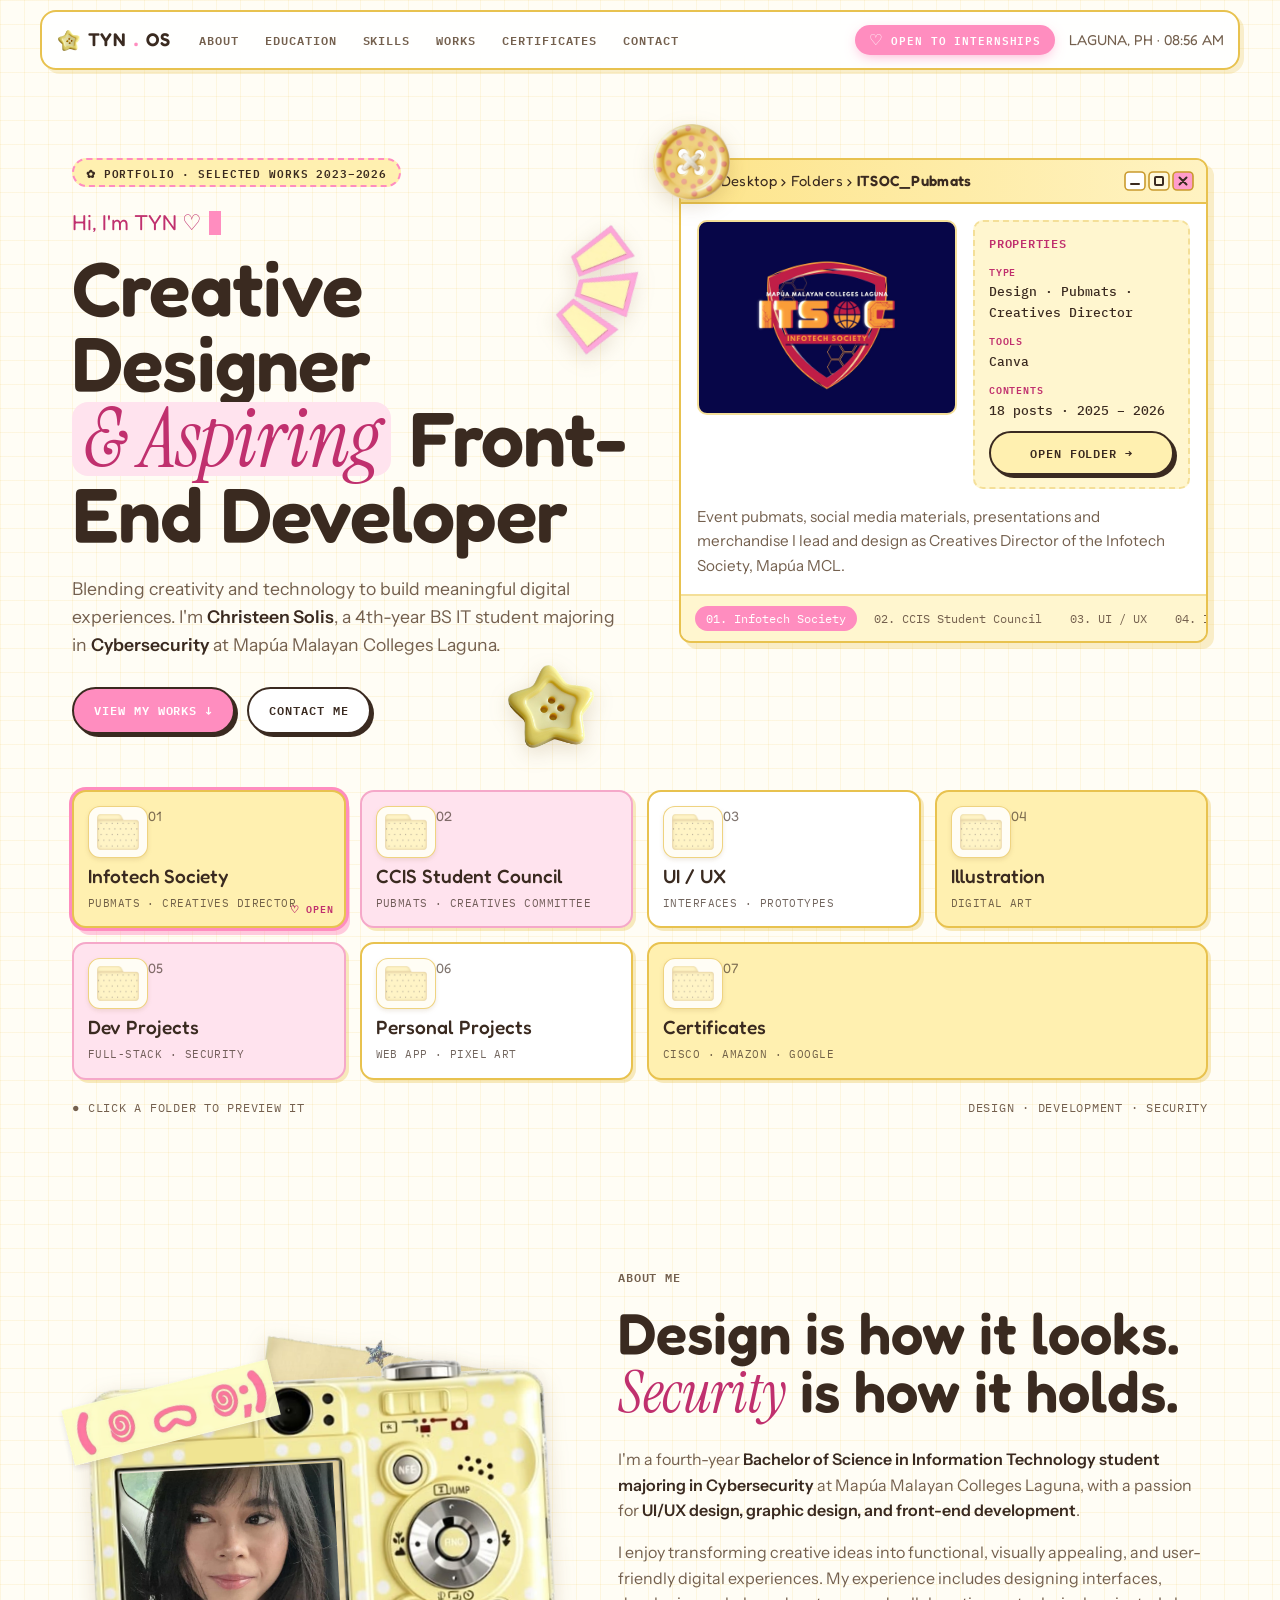
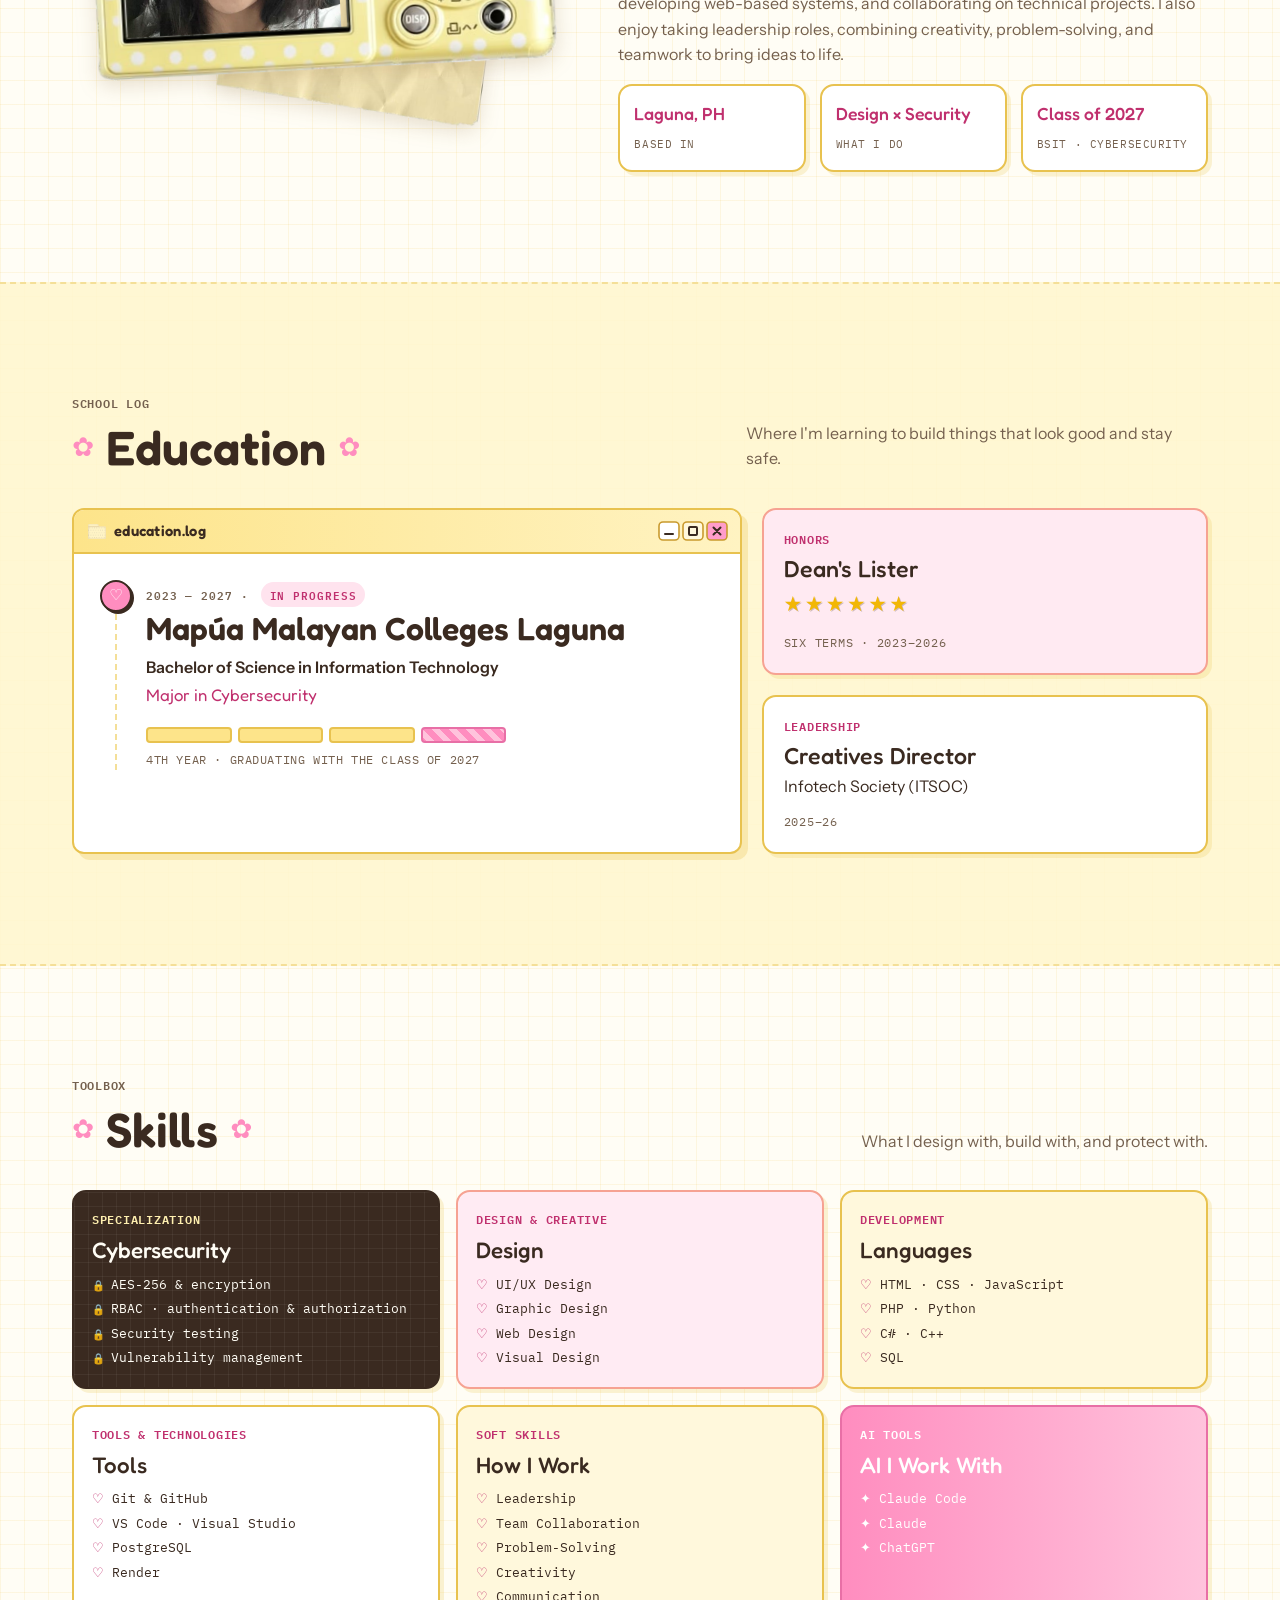
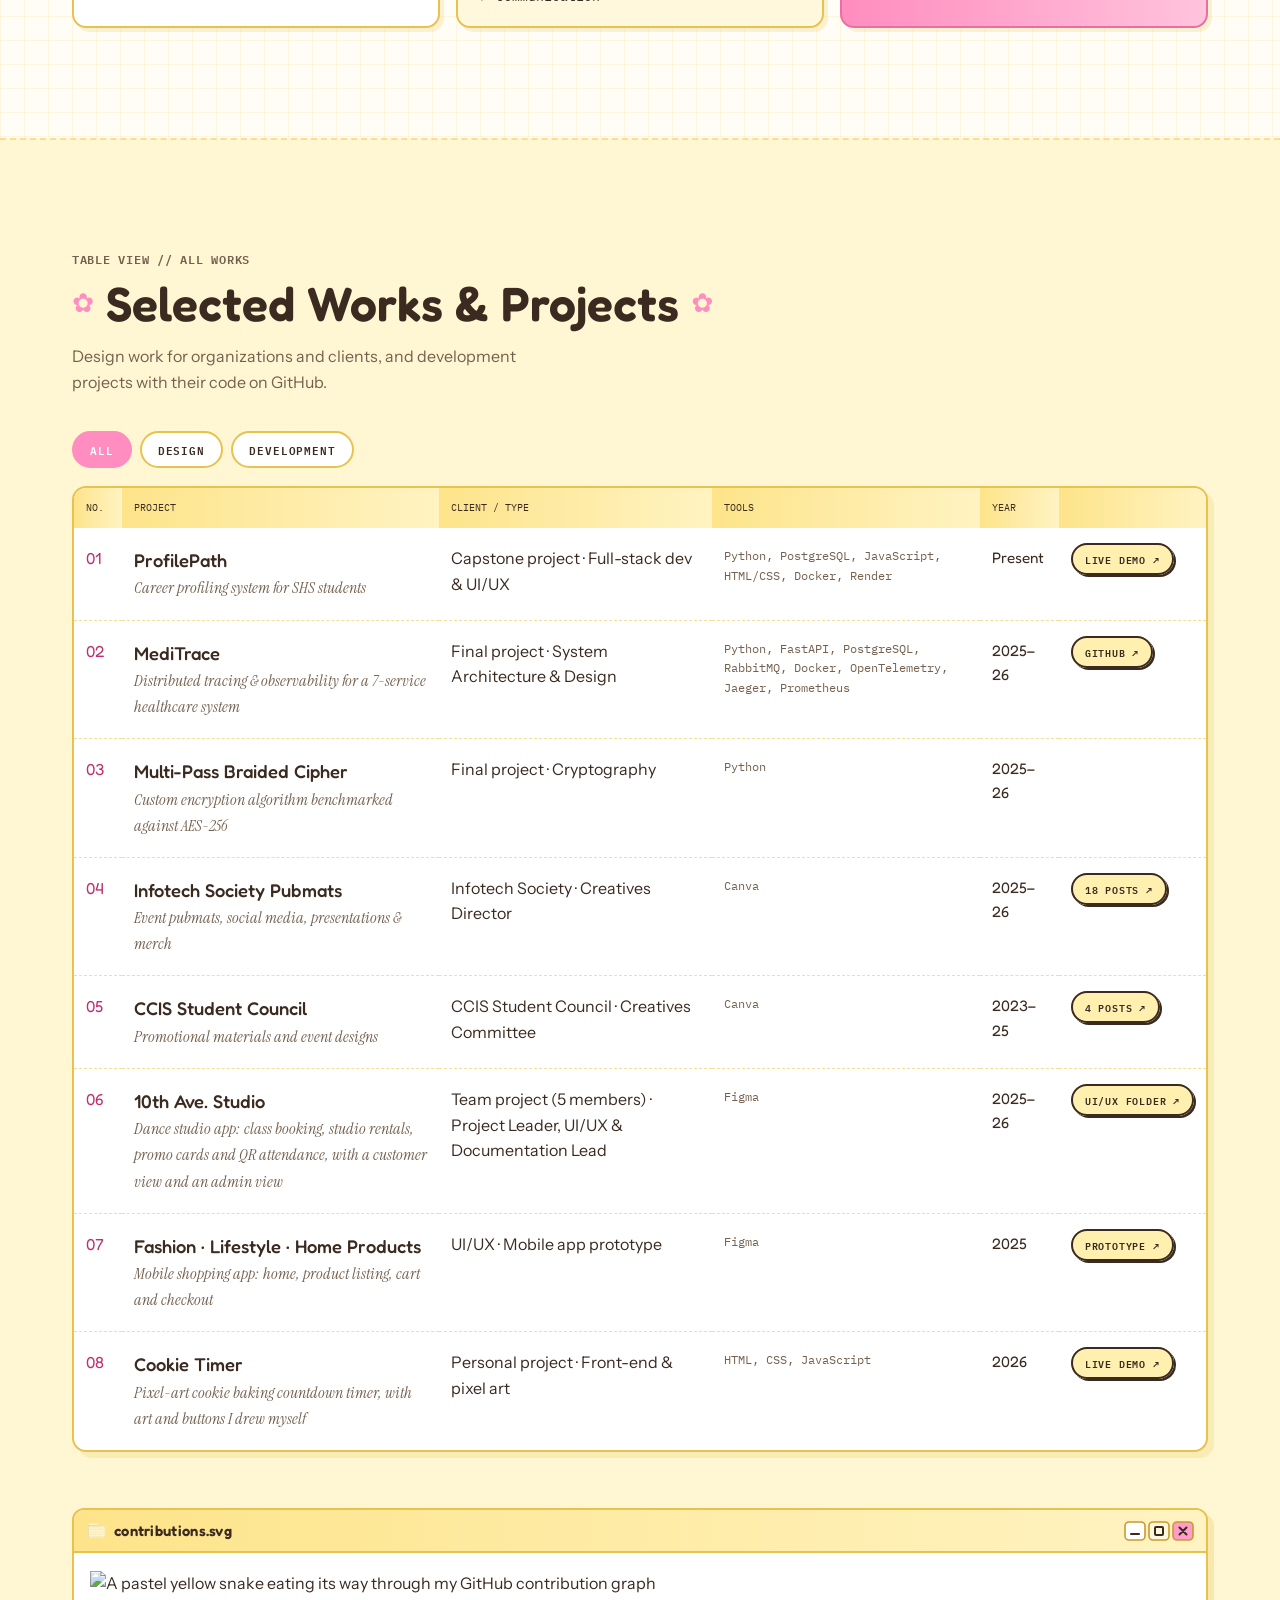
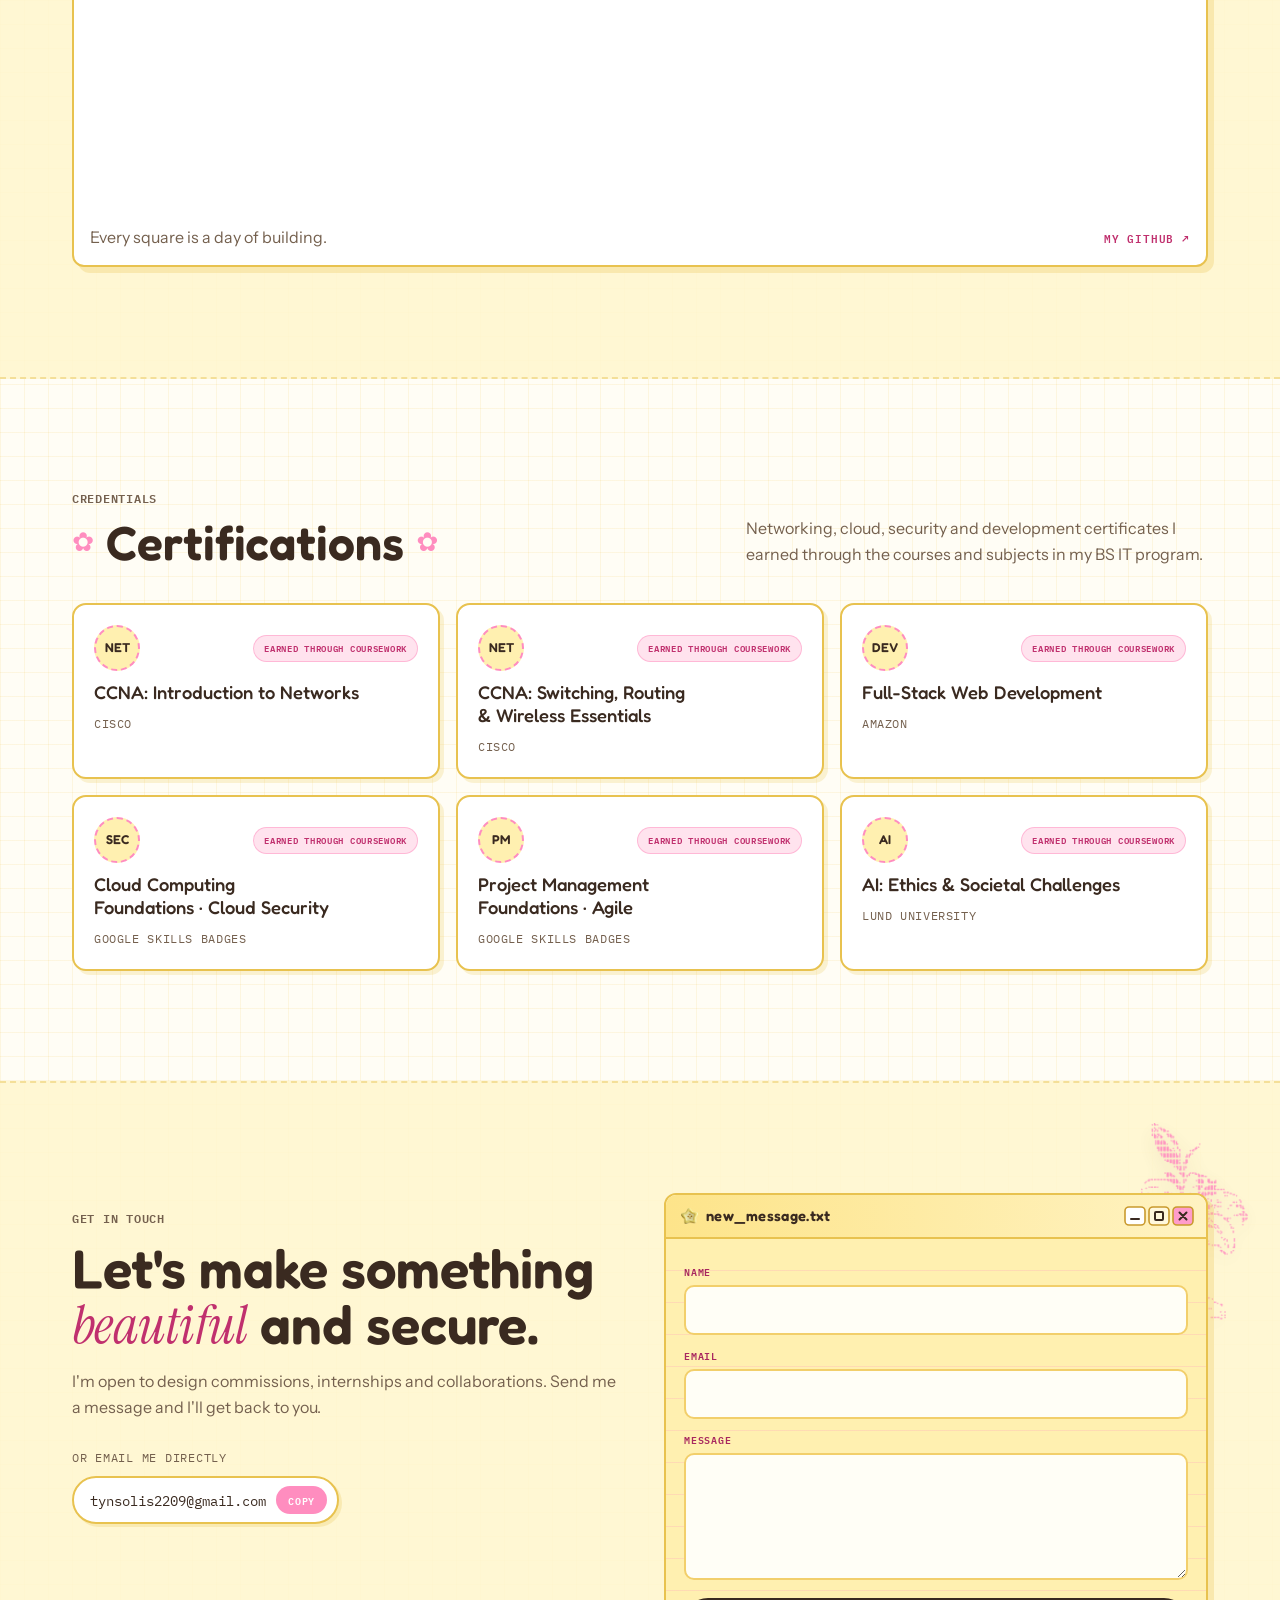
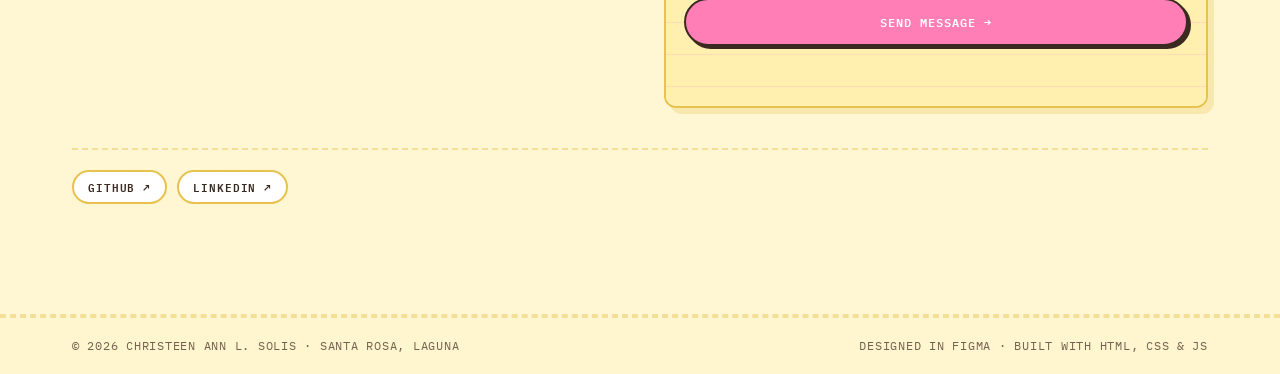
==== commit 44d54822: "Move 10th Ave. Studio into the UI/UX folder Co-Authored-By: Claude Opus 5.5 <noreply@anthropic.com> " ====
--- a/index.html
+++ b/index.html
@@ -735,20 +735,14 @@
       "https://www.facebook.com/share/p/1Fc1L57xcv/",
     ], desc: "Promotional materials and event designs for college department activities." },
   { id: "uiux",   name: "UI / UX", file: "UI_UX", category: "Design",
-    meta: "Interfaces · Prototypes", tools: "Figma", count: "2 projects",
+    meta: "Interfaces · Prototypes", tools: "Figma", count: "3 projects",
     image: "images/shop-app.jpg",
-    desc: "A clickable shopping app prototype (home, product listing, cart and checkout) and the student and admin interfaces of ProfilePath.",
+    desc: "10th Ave. Studio, a dance studio app (customer and admin views) I led as Project Leader, UI/UX and Documentation Lead on a team of five. Also a clickable shopping app prototype and the student and admin interfaces of ProfilePath.",
     posts: [
+      { url: "https://www.figma.com/design/QTKXo3vjTsgcDYmmu9VuWP/Untitled?node-id=0-1", label: "10th Ave. Studio · Customer view" },
+      { url: "https://www.figma.com/design/QTKXo3vjTsgcDYmmu9VuWP/Untitled?node-id=1-3", label: "10th Ave. Studio · Admin view" },
       { url: "https://www.figma.com/proto/apUwlNzRmwmqoEcL8XyjmS/Untitled?node-id=4-34&starting-point-node-id=4%3A34", label: "Shopping app · Figma prototype" },
       { url: "https://profilepath-careerprofilingsystem.onrender.com/student-login", label: "ProfilePath · live site" },
-    ] },
-  { id: "tenth", name: "10th Ave. Studio", file: "10thAve_Studio", category: "Design",
-    meta: "Team project · Project Leader", tools: "Figma", count: "2 views · Customer & Admin",
-    image: "images/tenth-ave-studio.jpg",
-    desc: "A mobile app for a dance studio in Laguna, designed with a team of five. I led the project and its UI/UX and documentation. Customers book classes, rent the studio, buy promo cards and check in with a QR code. Admins manage schedules, instructors, rentals, attendance and customer concerns.",
-    posts: [
-      { url: "https://www.figma.com/design/QTKXo3vjTsgcDYmmu9VuWP/Untitled?node-id=0-1", label: "Customer view · Figma" },
-      { url: "https://www.figma.com/design/QTKXo3vjTsgcDYmmu9VuWP/Untitled?node-id=1-3", label: "Admin view · Figma" },
     ] },
   { id: "illus",  name: "Illustration", file: "Illustration", category: "Design",
     meta: "Digital art", tools: "Procreate", count: "Artworks",
@@ -788,7 +782,7 @@
     tools: "Canva", year: "2023–25", link: "#home", linkLabel: "4 posts", folder: "ccis" },
   { title: "10th Ave. Studio", sub: "Dance studio app: class booking, studio rentals, promo cards and QR attendance, with a customer view and an admin view",
     client: "Team project (5 members) · Project Leader, UI/UX & Documentation Lead", category: "Design",
-    tools: "Figma", year: "2025–26", link: "#home", linkLabel: "2 views", folder: "tenth" },
+    tools: "Figma", year: "2025–26", link: "#home", linkLabel: "UI/UX folder", folder: "uiux" },
   { title: "Fashion · Lifestyle · Home Products", sub: "Mobile shopping app: home, product listing, cart and checkout",
     client: "UI/UX · Mobile app prototype", category: "Design",
     tools: "Figma", year: "2025", link: "https://www.figma.com/proto/apUwlNzRmwmqoEcL8XyjmS/Untitled?node-id=4-34&starting-point-node-id=4%3A34", linkLabel: "Prototype" },
@@ -829,8 +823,7 @@
     ? { url: p, label: String(i + 1).padStart(2, "0") }
     : { url: p.url, label: (f.posts.length > 1 ? String(i + 1).padStart(2, "0") + " · " : "") + p.label });
   let label = `Pubmats on Facebook (${items.length})`;
-  if (f.id === "uiux" || f.id === "personal") label = `Projects (${items.length})`;
-  if (f.id === "tenth") label = `Figma designs (${items.length})`;
+  if (f.id === "uiux" || f.id === "personal") label = `Links (${items.length})`;
   if (f.id === "dev") { items = WORKS.filter(w => w.category === "Development" && !w.personal).map(w => ({ url: w.link, label: w.title + (w.link ? "" : " · not public") })); label = `Projects (${items.length})`; }
   if (f.id === "certs") { items = CERTS.map(c => ({ url: c.link || "", label: c.issuer + " · " + c.name })); label = `Credentials (${items.length})`; }
   if (!items.length) label = "Contents";
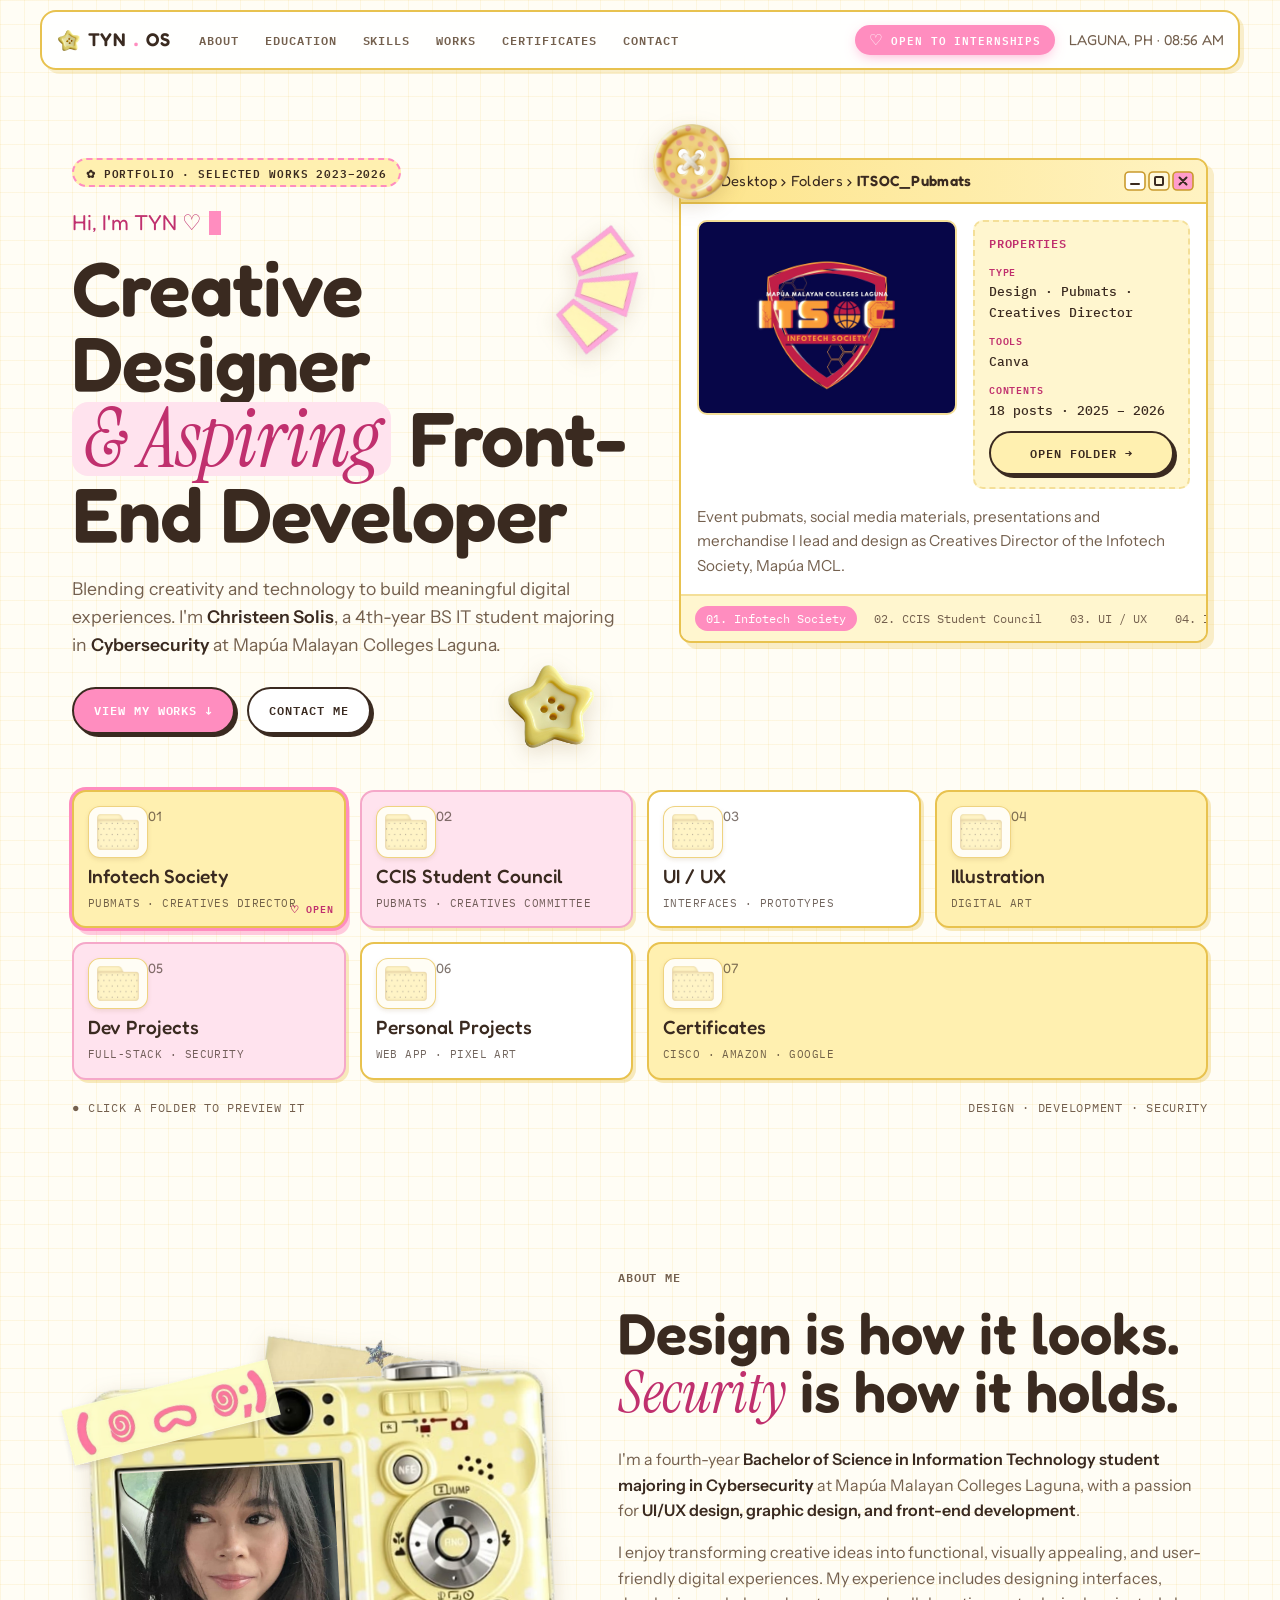
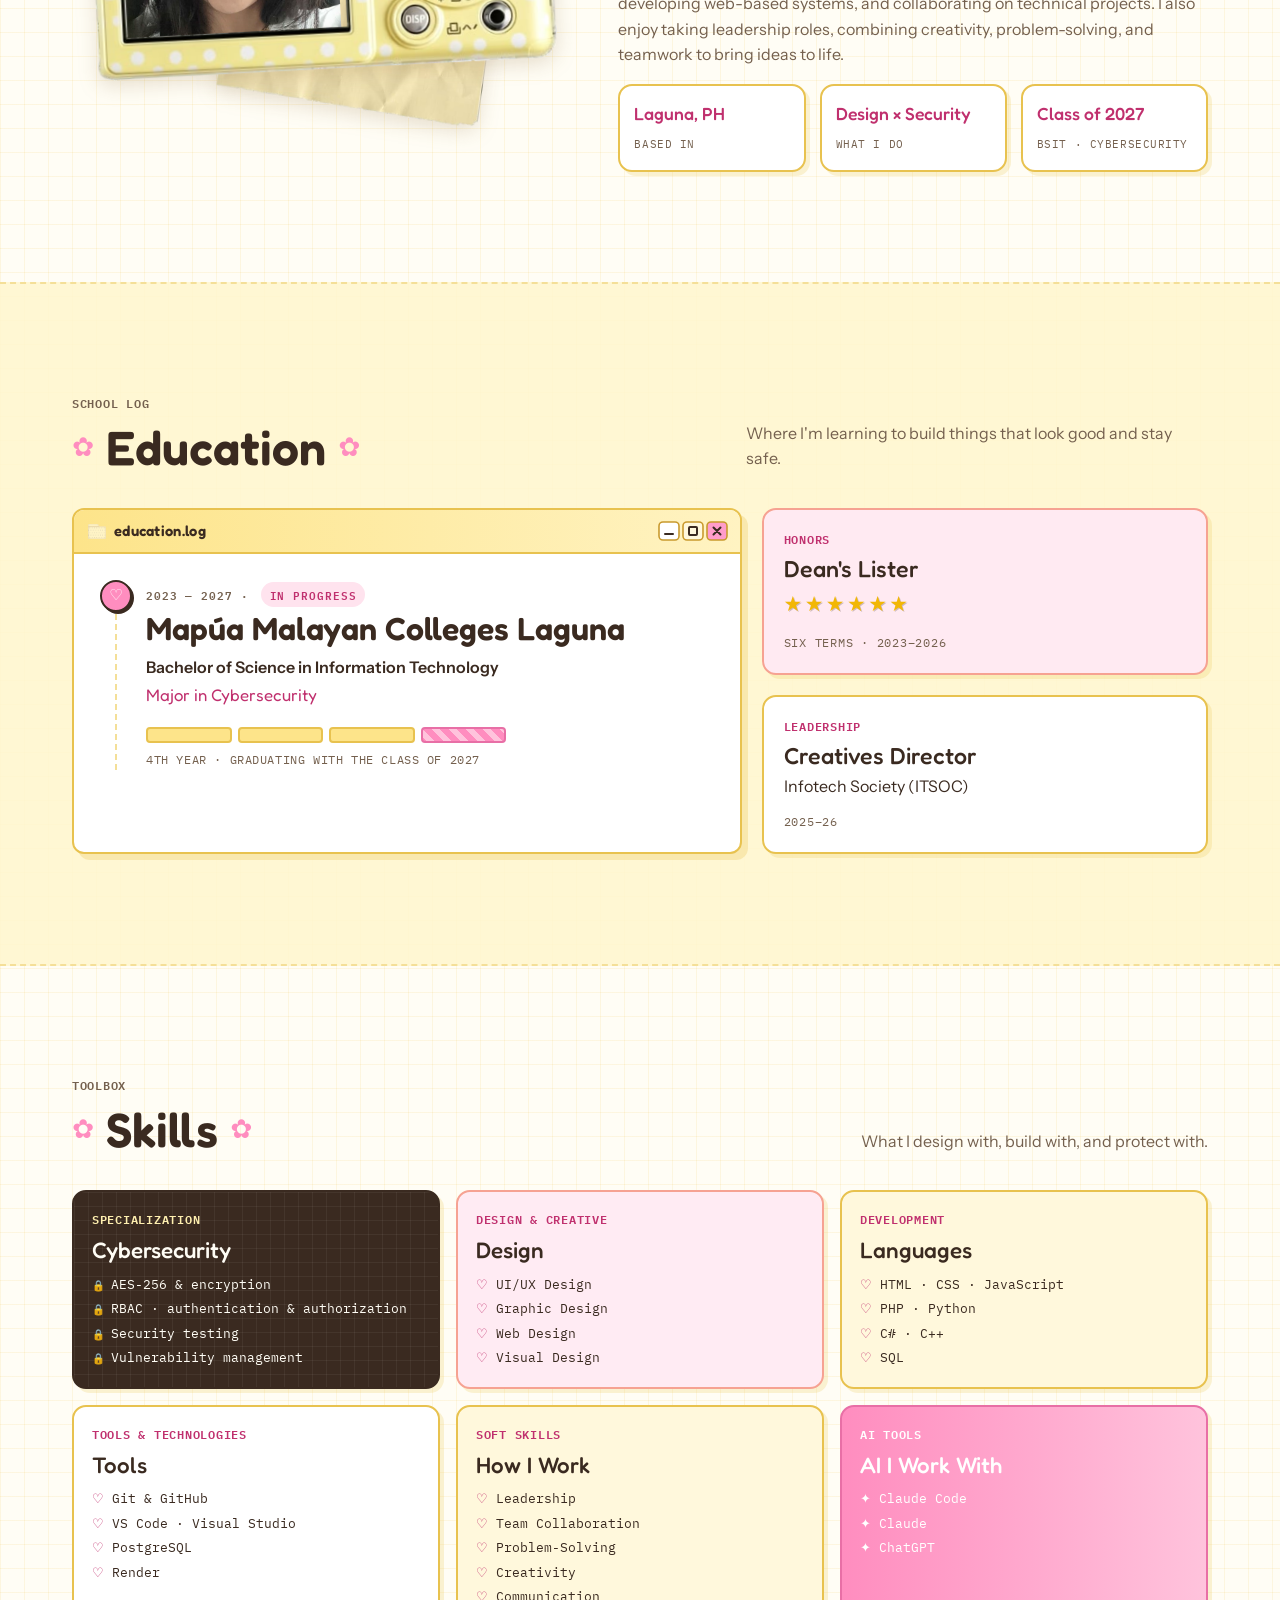
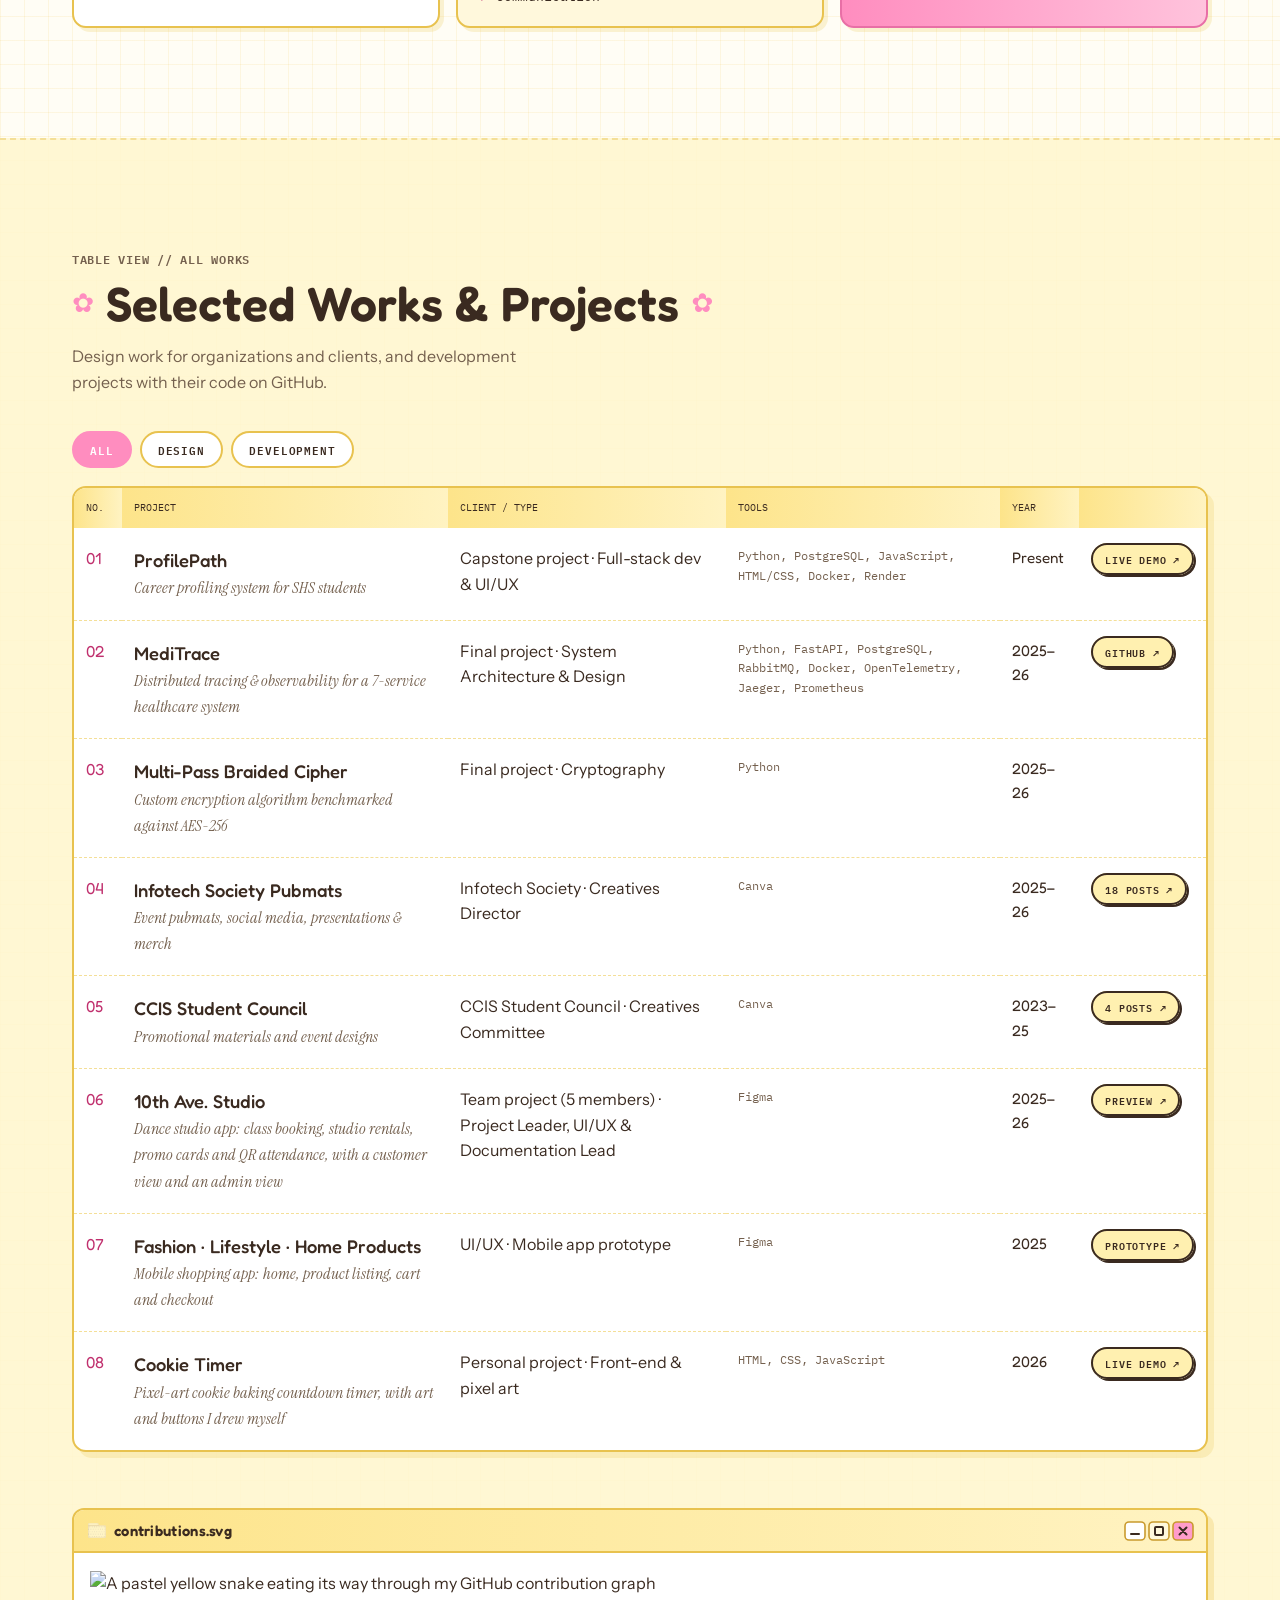
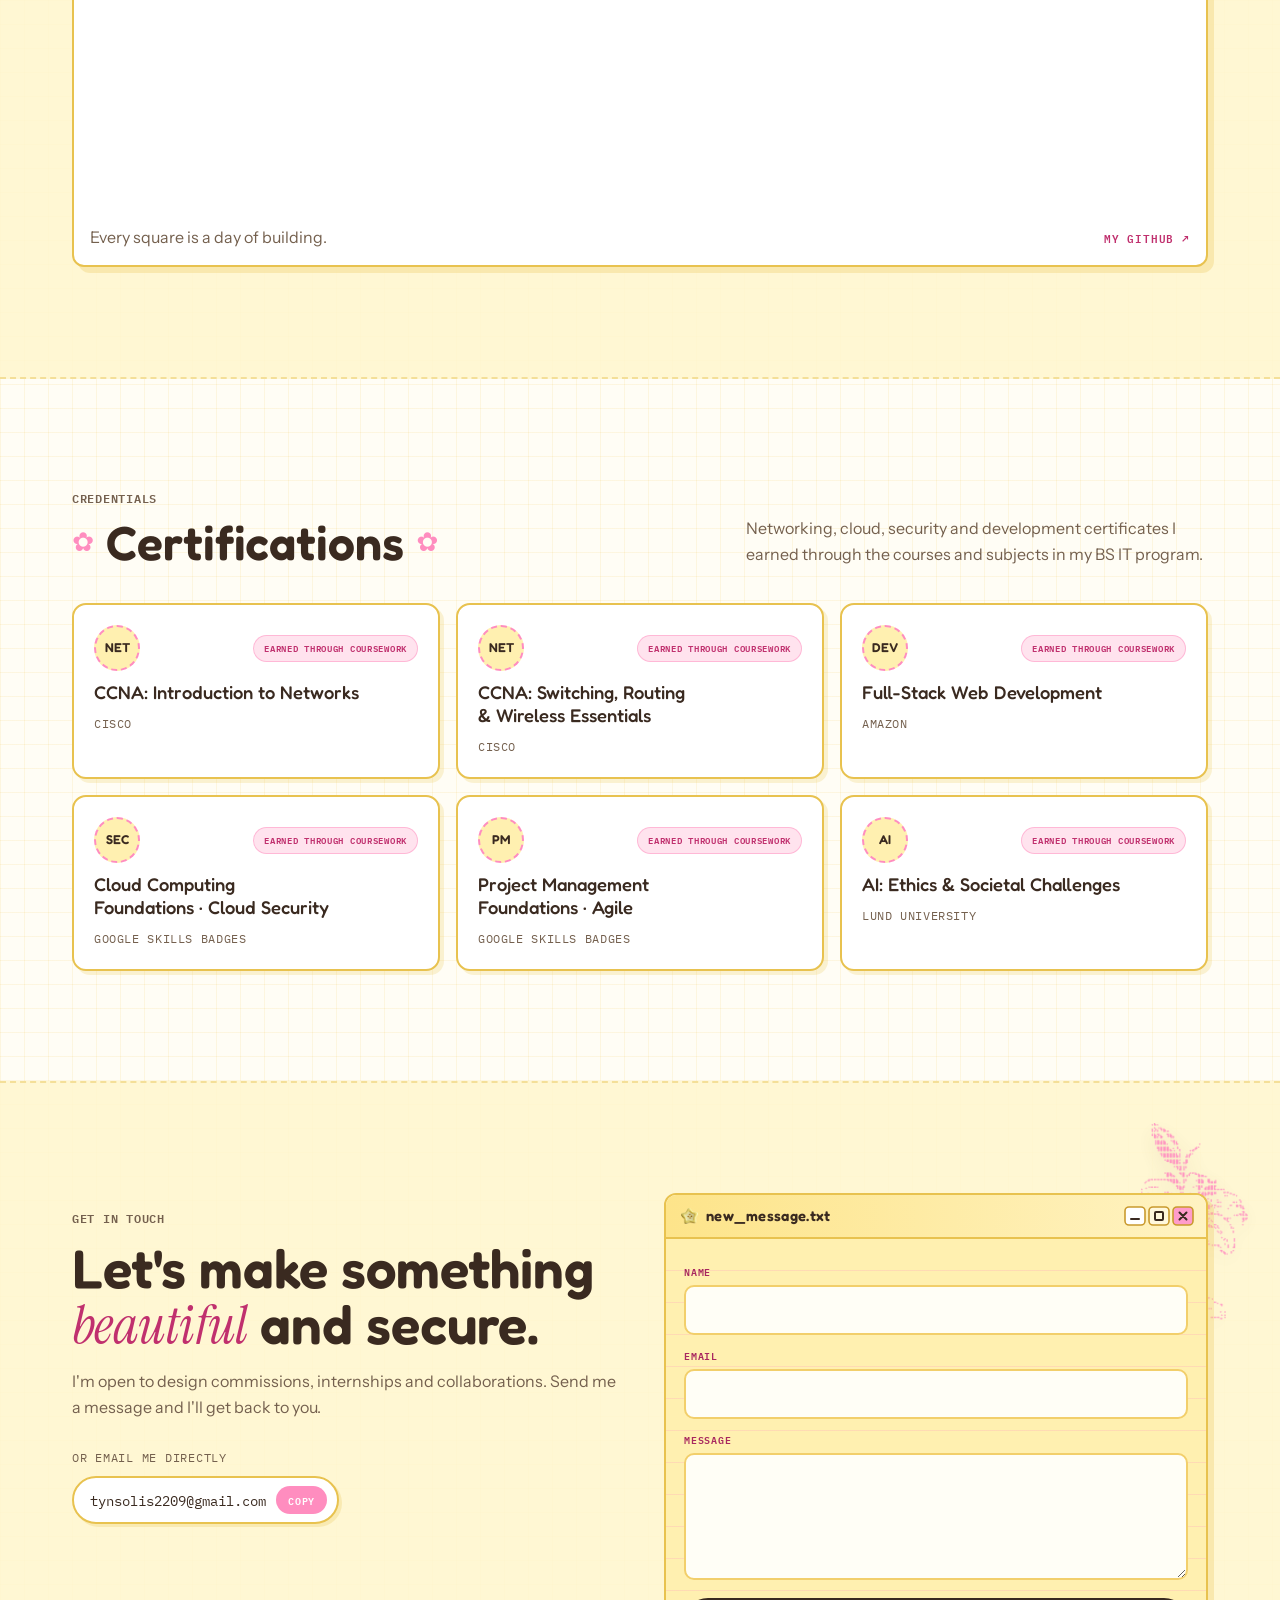
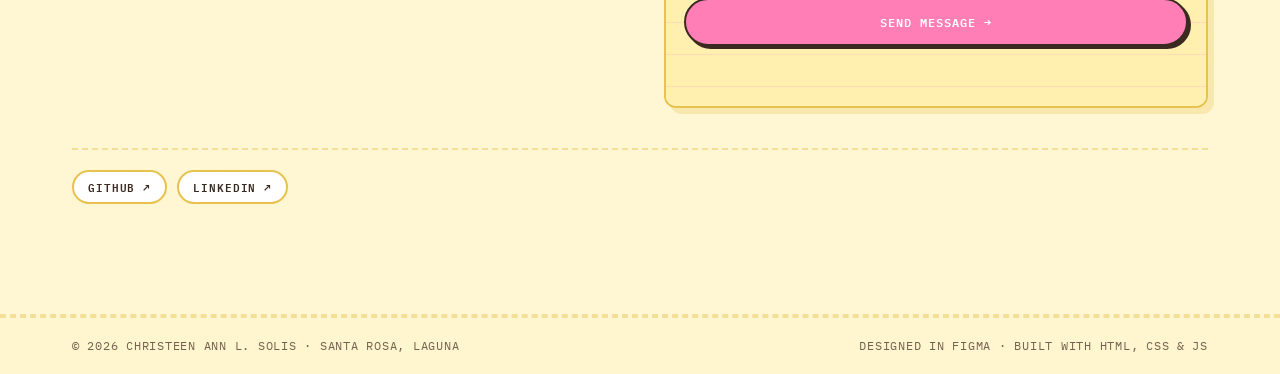
==== commit 60249adc: "Show 10th Ave. Studio as a screenshot preview, not the Figma file Co-Authored-By: Claude Opus 5.5 <n" ====
--- a/index.html
+++ b/index.html
@@ -739,8 +739,7 @@
     image: "images/shop-app.jpg",
     desc: "10th Ave. Studio, a dance studio app (customer and admin views) I led as Project Leader, UI/UX and Documentation Lead on a team of five. Also a clickable shopping app prototype and the student and admin interfaces of ProfilePath.",
     posts: [
-      { url: "https://www.figma.com/design/QTKXo3vjTsgcDYmmu9VuWP/Untitled?node-id=0-1", label: "10th Ave. Studio · Customer view" },
-      { url: "https://www.figma.com/design/QTKXo3vjTsgcDYmmu9VuWP/Untitled?node-id=1-3", label: "10th Ave. Studio · Admin view" },
+      { url: "images/tenth-ave-studio.jpg", label: "10th Ave. Studio · Preview" },
       { url: "https://www.figma.com/proto/apUwlNzRmwmqoEcL8XyjmS/Untitled?node-id=4-34&starting-point-node-id=4%3A34", label: "Shopping app · Figma prototype" },
       { url: "https://profilepath-careerprofilingsystem.onrender.com/student-login", label: "ProfilePath · live site" },
     ] },
@@ -782,7 +781,7 @@
     tools: "Canva", year: "2023–25", link: "#home", linkLabel: "4 posts", folder: "ccis" },
   { title: "10th Ave. Studio", sub: "Dance studio app: class booking, studio rentals, promo cards and QR attendance, with a customer view and an admin view",
     client: "Team project (5 members) · Project Leader, UI/UX & Documentation Lead", category: "Design",
-    tools: "Figma", year: "2025–26", link: "#home", linkLabel: "UI/UX folder", folder: "uiux" },
+    tools: "Figma", year: "2025–26", link: "images/tenth-ave-studio.jpg", linkLabel: "Preview" },
   { title: "Fashion · Lifestyle · Home Products", sub: "Mobile shopping app: home, product listing, cart and checkout",
     client: "UI/UX · Mobile app prototype", category: "Design",
     tools: "Figma", year: "2025", link: "https://www.figma.com/proto/apUwlNzRmwmqoEcL8XyjmS/Untitled?node-id=4-34&starting-point-node-id=4%3A34", linkLabel: "Prototype" },
@@ -823,7 +822,7 @@
     ? { url: p, label: String(i + 1).padStart(2, "0") }
     : { url: p.url, label: (f.posts.length > 1 ? String(i + 1).padStart(2, "0") + " · " : "") + p.label });
   let label = `Pubmats on Facebook (${items.length})`;
-  if (f.id === "uiux" || f.id === "personal") label = `Links (${items.length})`;
+  if (f.id === "uiux" || f.id === "personal") label = `Projects (${items.length})`;
   if (f.id === "dev") { items = WORKS.filter(w => w.category === "Development" && !w.personal).map(w => ({ url: w.link, label: w.title + (w.link ? "" : " · not public") })); label = `Projects (${items.length})`; }
   if (f.id === "certs") { items = CERTS.map(c => ({ url: c.link || "", label: c.issuer + " · " + c.name })); label = `Credentials (${items.length})`; }
   if (!items.length) label = "Contents";
@@ -857,7 +856,7 @@
       <td>${esc(w.client)}</td>
       <td class="w-stack">${esc(w.tools)}</td>
       <td class="w-year">${esc(w.year || "—")}</td>
-      <td class="w-act">${w.link ? `<a class="w-link" href="${esc(w.link)}" ${w.folder ? `data-open-folder="${w.folder}"` : ""} ${w.link.startsWith("http") ? 'target="_blank" rel="noopener"' : ""}>${esc(w.linkLabel)} ↗</a>` : ""}</td>
+      <td class="w-act">${w.link ? `<a class="w-link" href="${esc(w.link)}" ${w.folder ? `data-open-folder="${w.folder}"` : ""} ${!w.link.startsWith("#") ? 'target="_blank" rel="noopener"' : ""}>${esc(w.linkLabel)} ↗</a>` : ""}</td>
     </tr>`).join("");
   document.querySelectorAll("#filters button").forEach(b => b.setAttribute("aria-pressed", String(b.dataset.filter === filter)));
 }
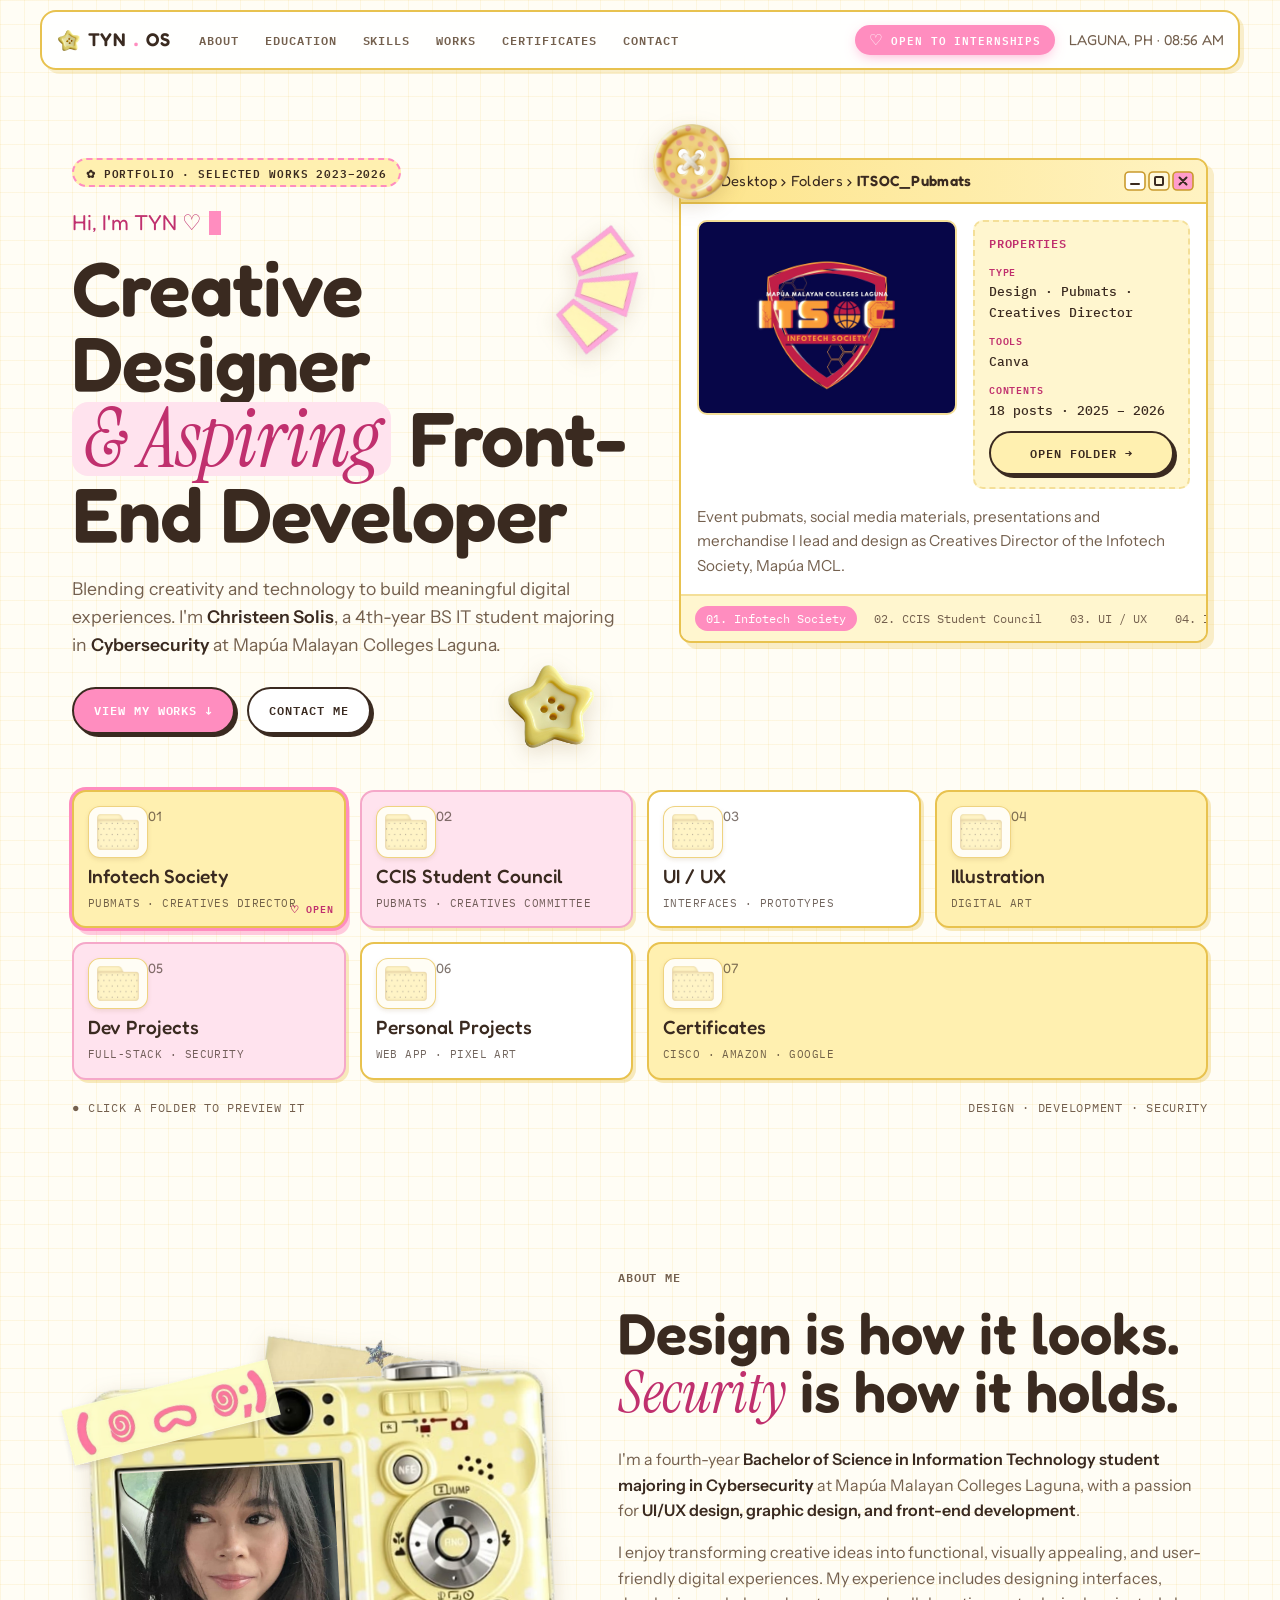
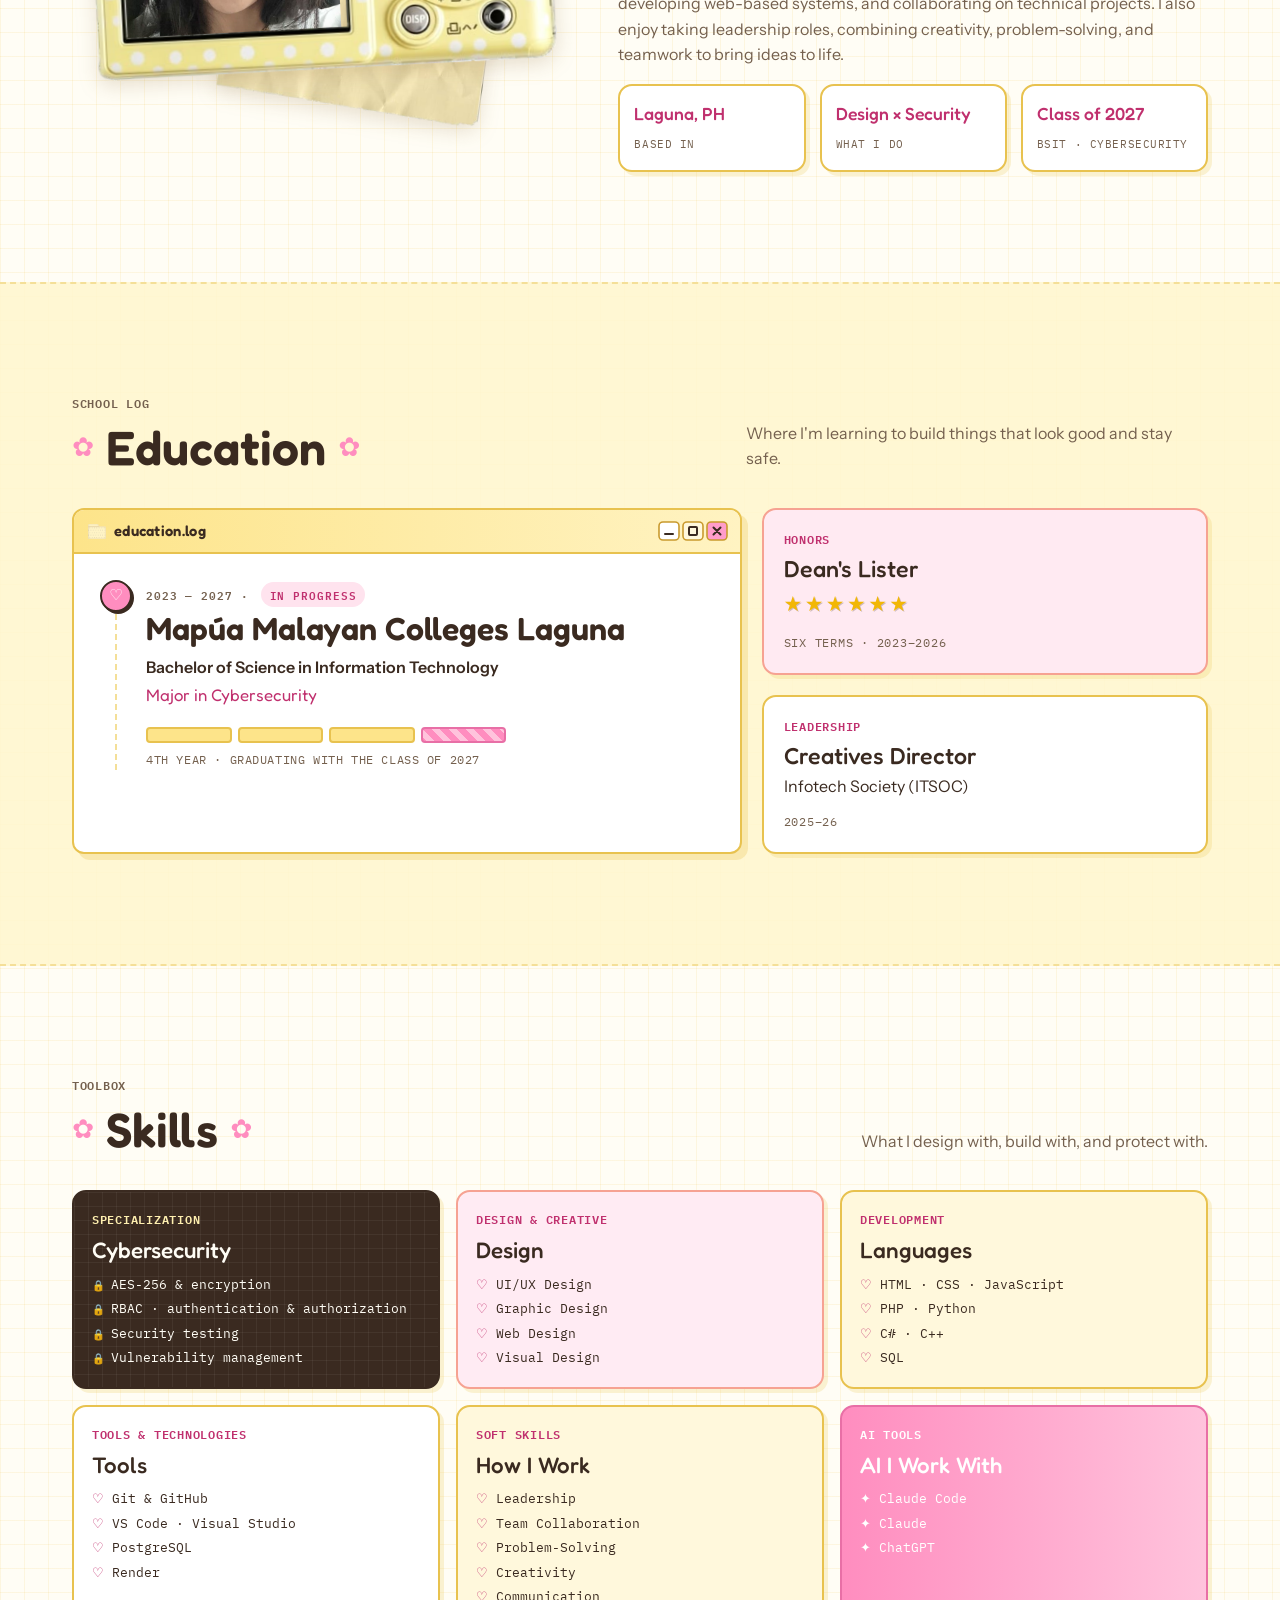
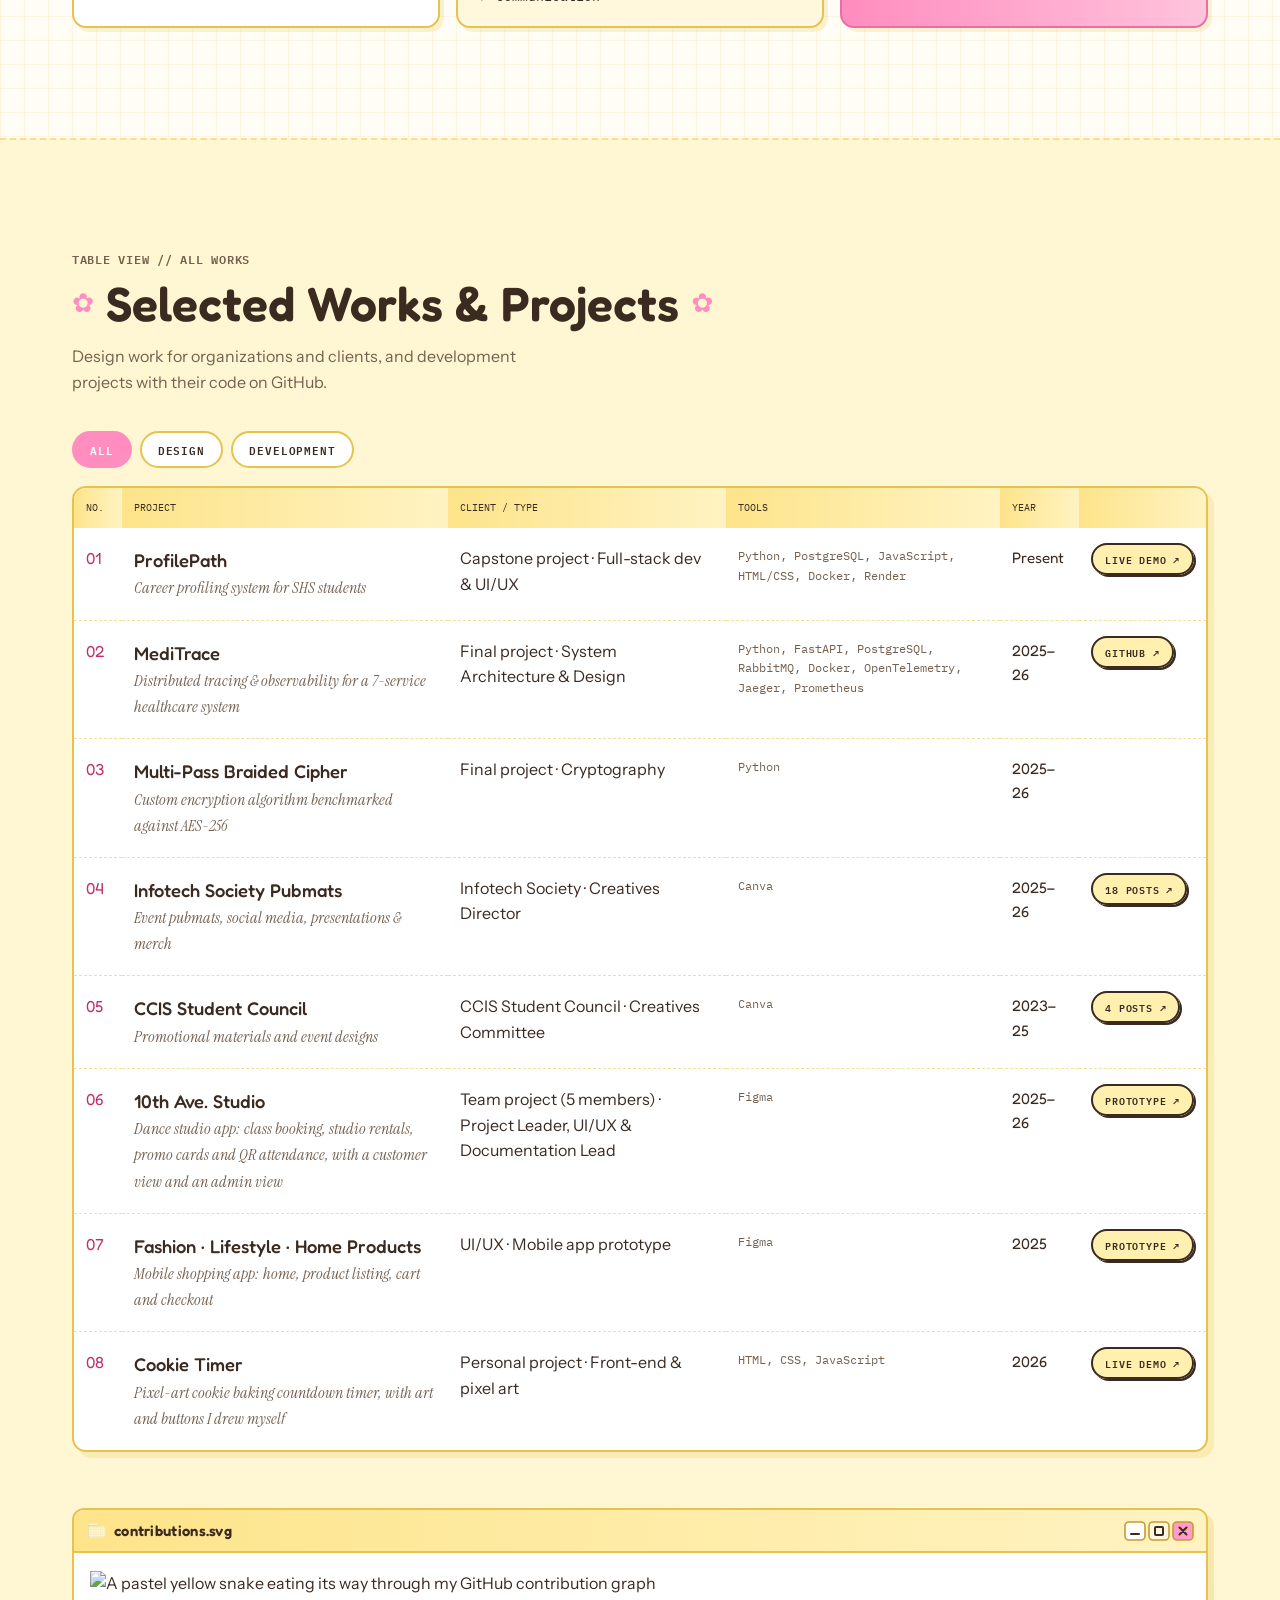
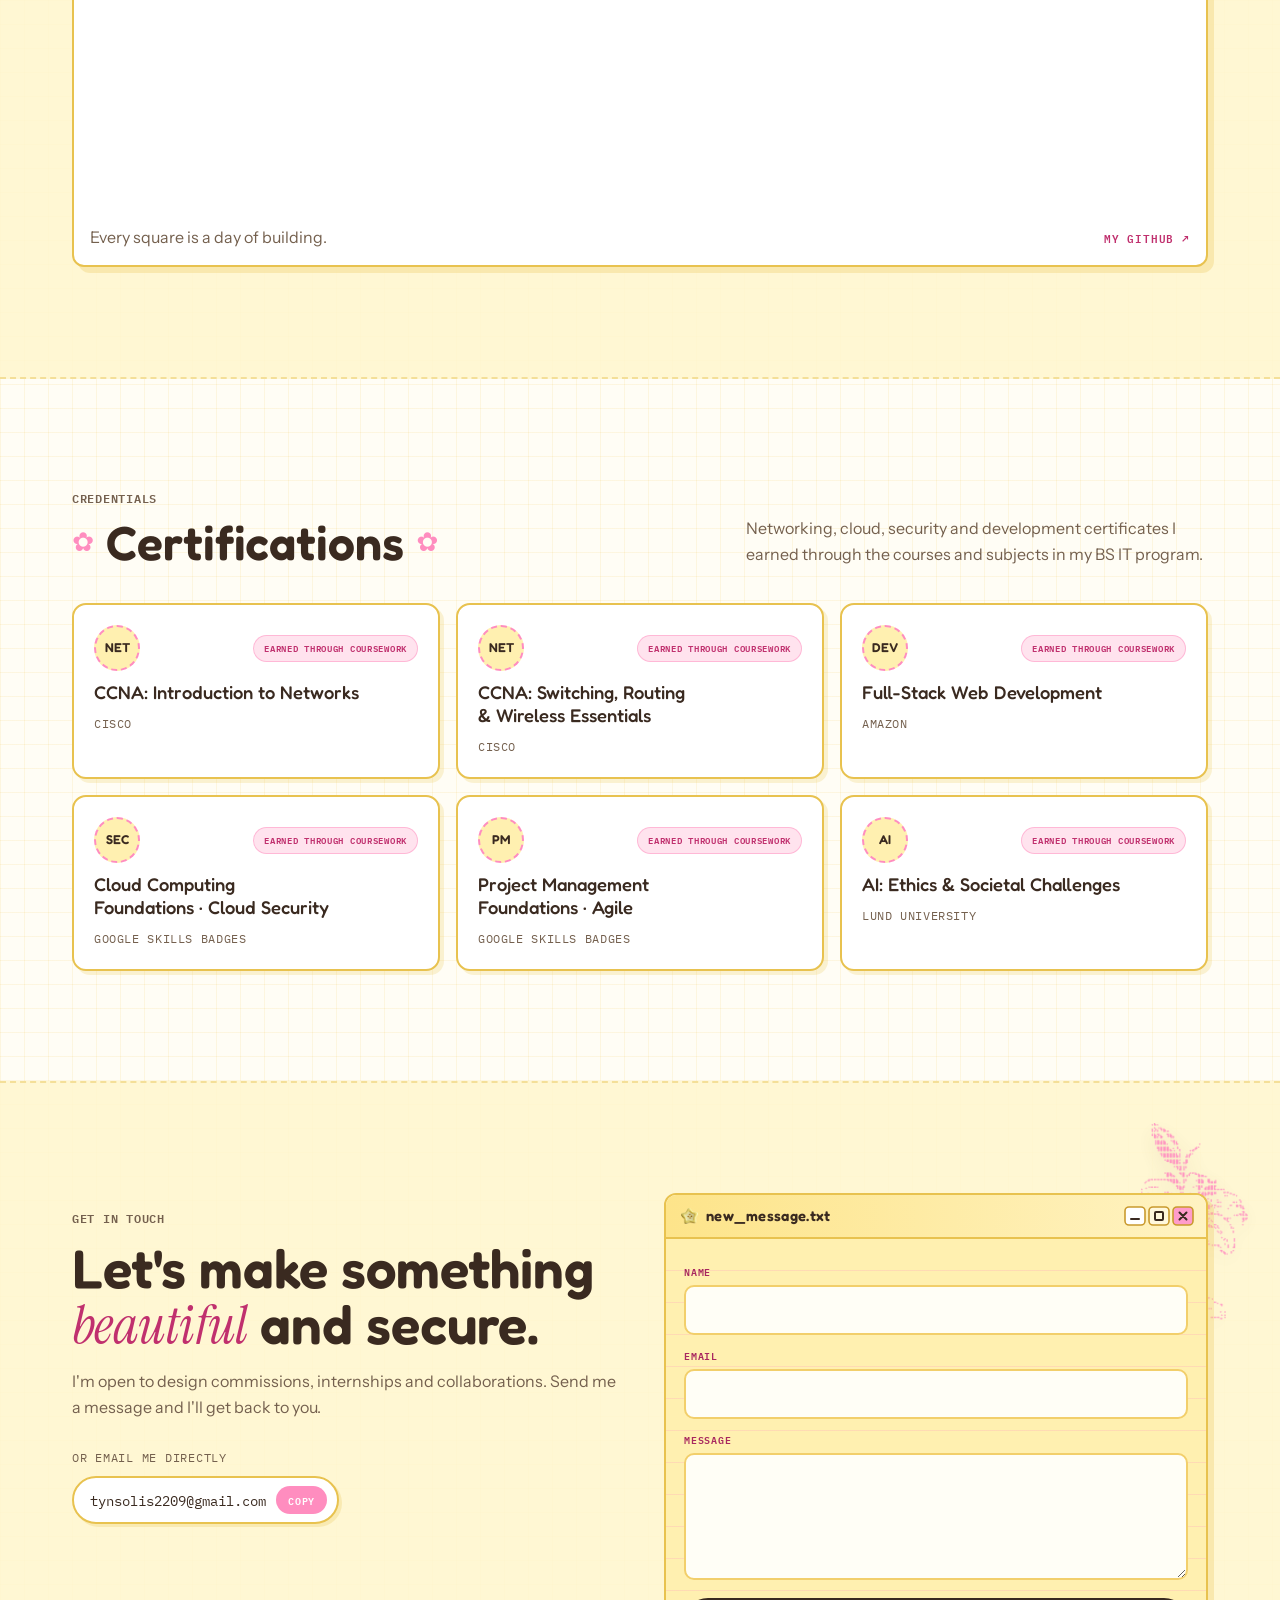
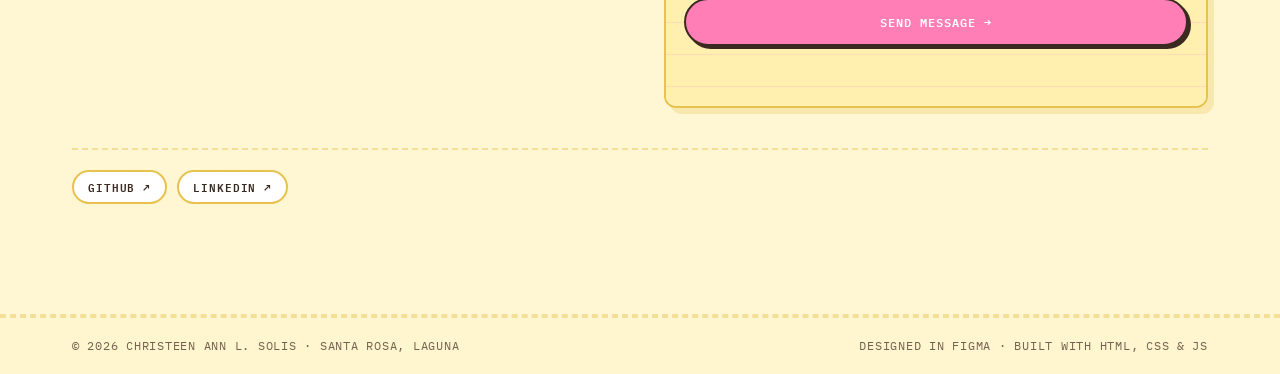
==== commit 1030a6ef: "Link the 10th Ave. Studio Figma prototypes (customer and admin) Co-Authored-By: Claude Opus 5.5 <nor" ====
--- a/index.html
+++ b/index.html
@@ -739,7 +739,9 @@
     image: "images/shop-app.jpg",
     desc: "10th Ave. Studio, a dance studio app (customer and admin views) I led as Project Leader, UI/UX and Documentation Lead on a team of five. Also a clickable shopping app prototype and the student and admin interfaces of ProfilePath.",
     posts: [
-      { url: "images/tenth-ave-studio.jpg", label: "10th Ave. Studio · Preview" },
+      { url: "https://www.figma.com/proto/QTKXo3vjTsgcDYmmu9VuWP/Untitled?node-id=0-1&scaling=scale-down&content-scaling=fixed&page-id=0%3A1&starting-point-node-id=872%3A35964", label: "10th Ave. Studio · Customer prototype" },
+      { url: "https://www.figma.com/proto/QTKXo3vjTsgcDYmmu9VuWP/Untitled?node-id=137-132&p=f&scaling=scale-down&content-scaling=fixed&page-id=1%3A3&starting-point-node-id=137%3A132", label: "10th Ave. Studio · Admin prototype" },
+      { url: "images/tenth-ave-studio.jpg", label: "10th Ave. Studio · Screenshots" },
       { url: "https://www.figma.com/proto/apUwlNzRmwmqoEcL8XyjmS/Untitled?node-id=4-34&starting-point-node-id=4%3A34", label: "Shopping app · Figma prototype" },
       { url: "https://profilepath-careerprofilingsystem.onrender.com/student-login", label: "ProfilePath · live site" },
     ] },
@@ -781,7 +783,7 @@
     tools: "Canva", year: "2023–25", link: "#home", linkLabel: "4 posts", folder: "ccis" },
   { title: "10th Ave. Studio", sub: "Dance studio app: class booking, studio rentals, promo cards and QR attendance, with a customer view and an admin view",
     client: "Team project (5 members) · Project Leader, UI/UX & Documentation Lead", category: "Design",
-    tools: "Figma", year: "2025–26", link: "images/tenth-ave-studio.jpg", linkLabel: "Preview" },
+    tools: "Figma", year: "2025–26", link: "https://www.figma.com/proto/QTKXo3vjTsgcDYmmu9VuWP/Untitled?node-id=0-1&scaling=scale-down&content-scaling=fixed&page-id=0%3A1&starting-point-node-id=872%3A35964", linkLabel: "Prototype" },
   { title: "Fashion · Lifestyle · Home Products", sub: "Mobile shopping app: home, product listing, cart and checkout",
     client: "UI/UX · Mobile app prototype", category: "Design",
     tools: "Figma", year: "2025", link: "https://www.figma.com/proto/apUwlNzRmwmqoEcL8XyjmS/Untitled?node-id=4-34&starting-point-node-id=4%3A34", linkLabel: "Prototype" },
@@ -822,7 +824,7 @@
     ? { url: p, label: String(i + 1).padStart(2, "0") }
     : { url: p.url, label: (f.posts.length > 1 ? String(i + 1).padStart(2, "0") + " · " : "") + p.label });
   let label = `Pubmats on Facebook (${items.length})`;
-  if (f.id === "uiux" || f.id === "personal") label = `Projects (${items.length})`;
+  if (f.id === "uiux" || f.id === "personal") label = `Links (${items.length})`;
   if (f.id === "dev") { items = WORKS.filter(w => w.category === "Development" && !w.personal).map(w => ({ url: w.link, label: w.title + (w.link ? "" : " · not public") })); label = `Projects (${items.length})`; }
   if (f.id === "certs") { items = CERTS.map(c => ({ url: c.link || "", label: c.issuer + " · " + c.name })); label = `Credentials (${items.length})`; }
   if (!items.length) label = "Contents";
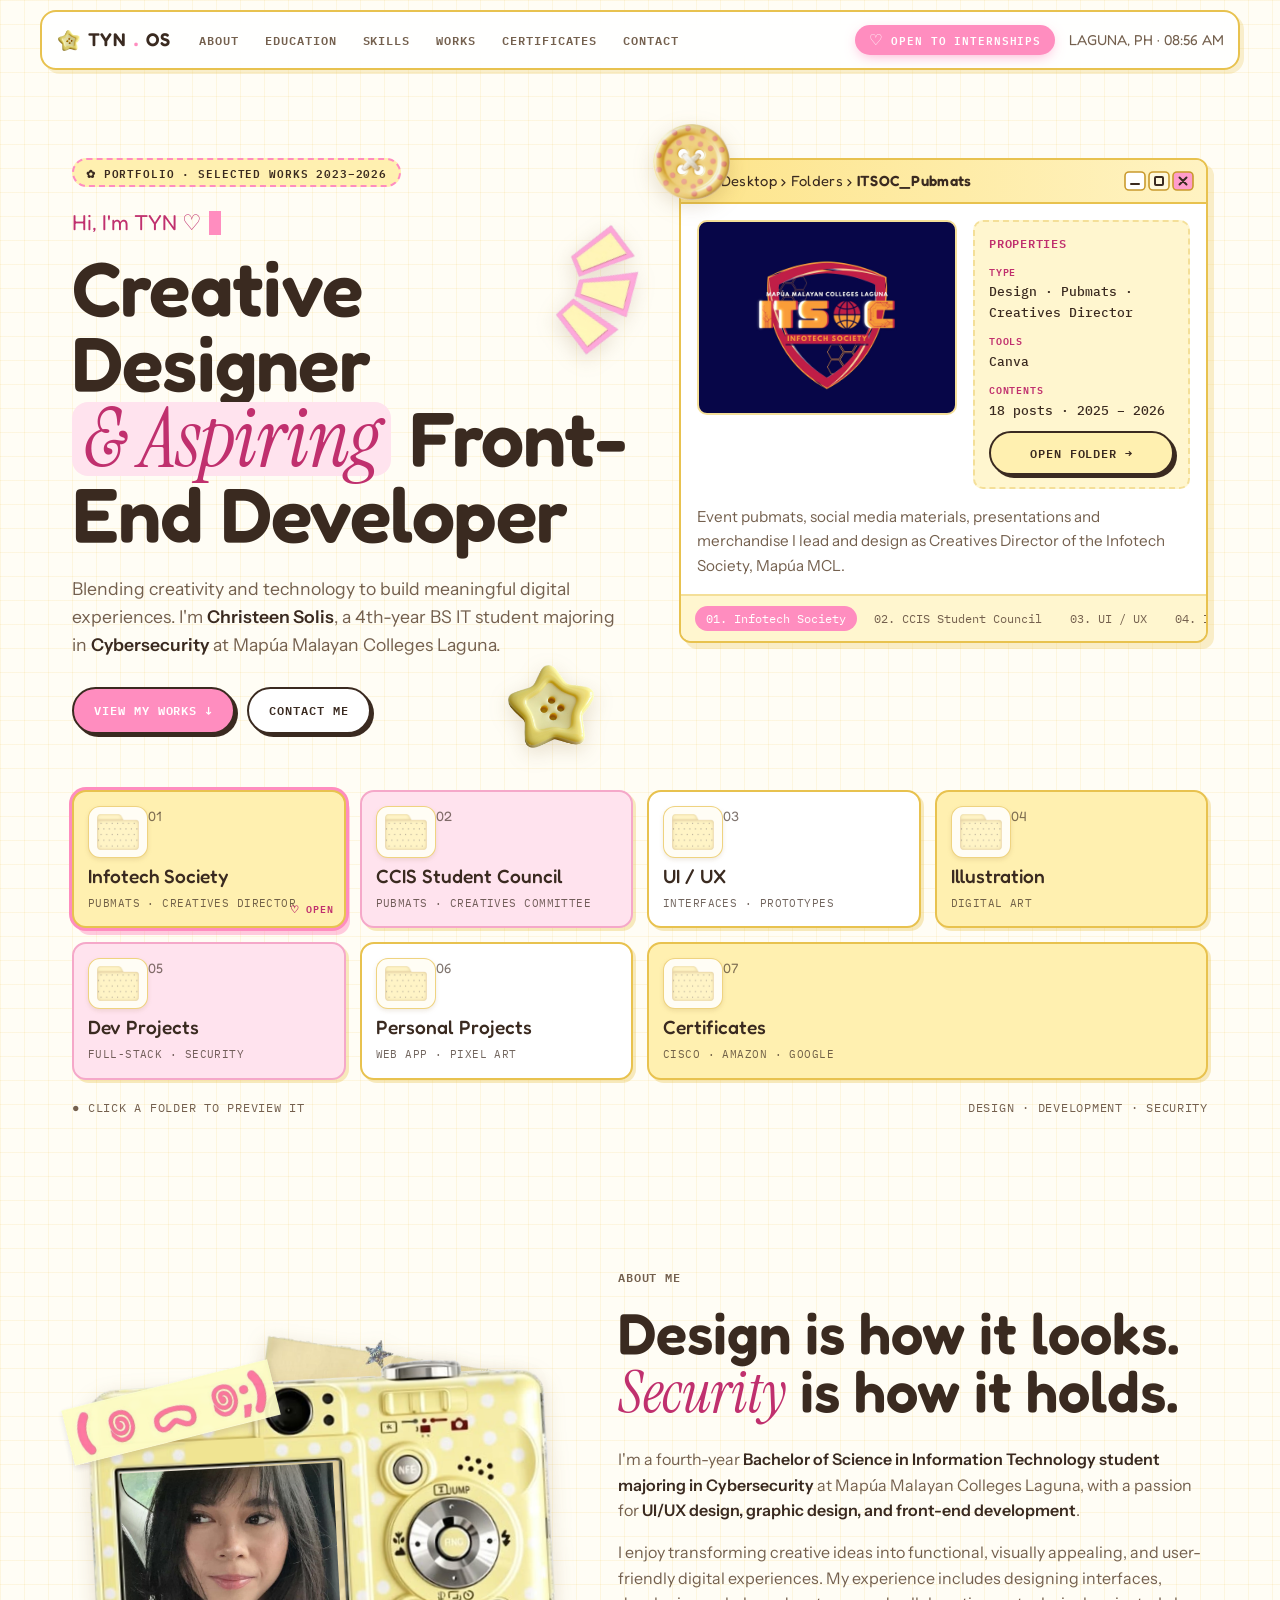
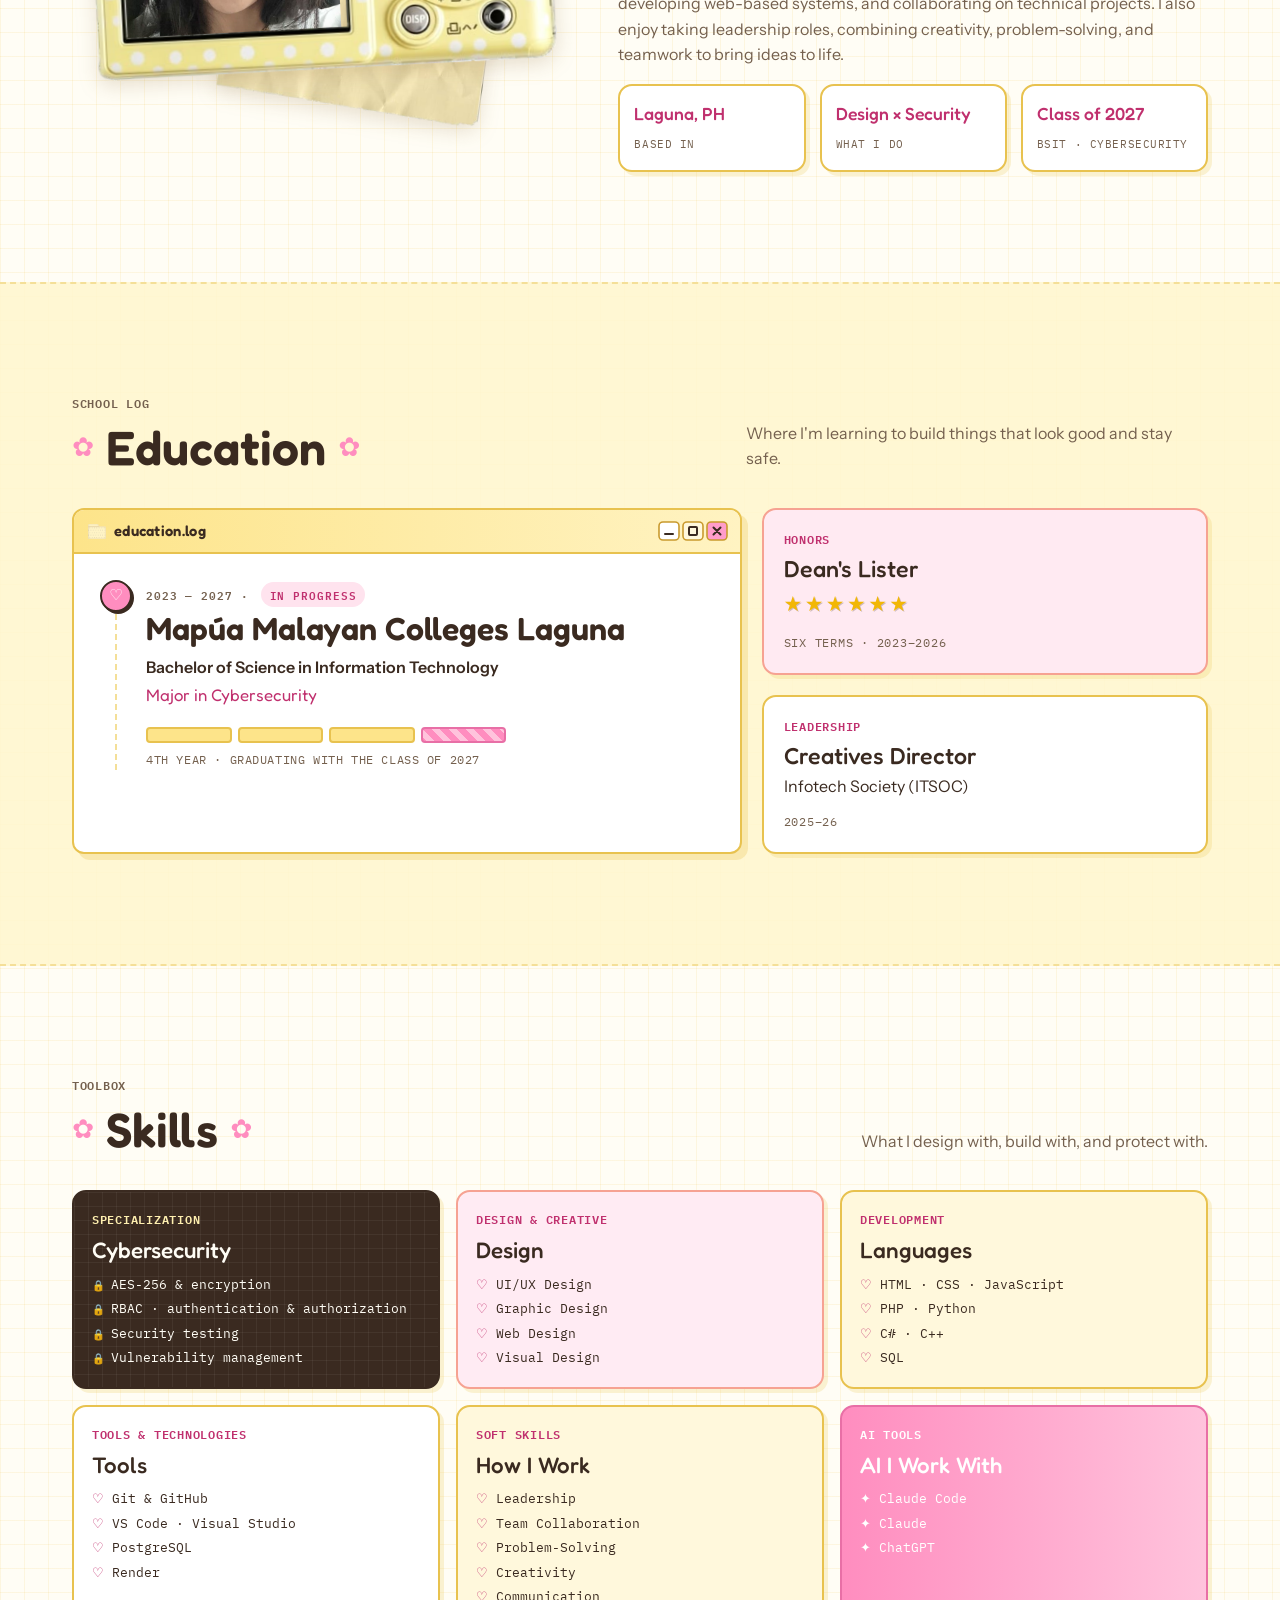
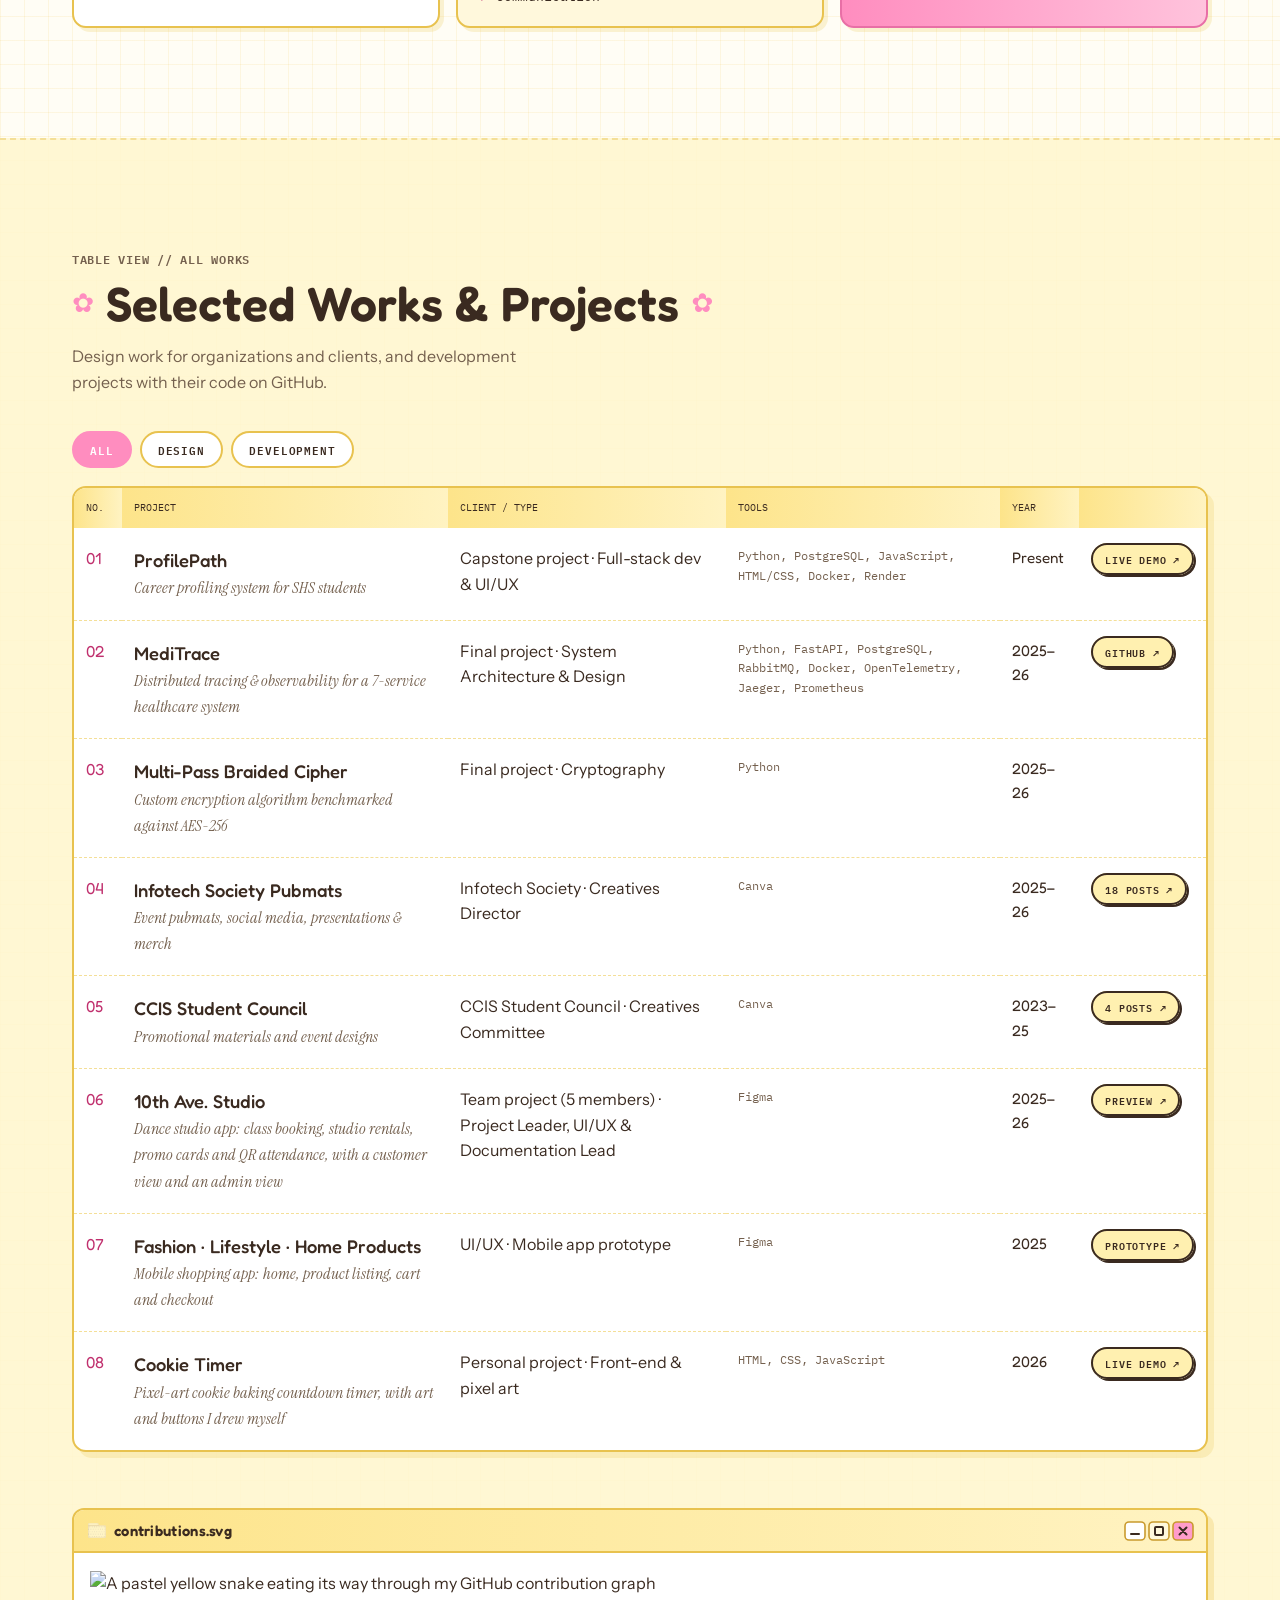
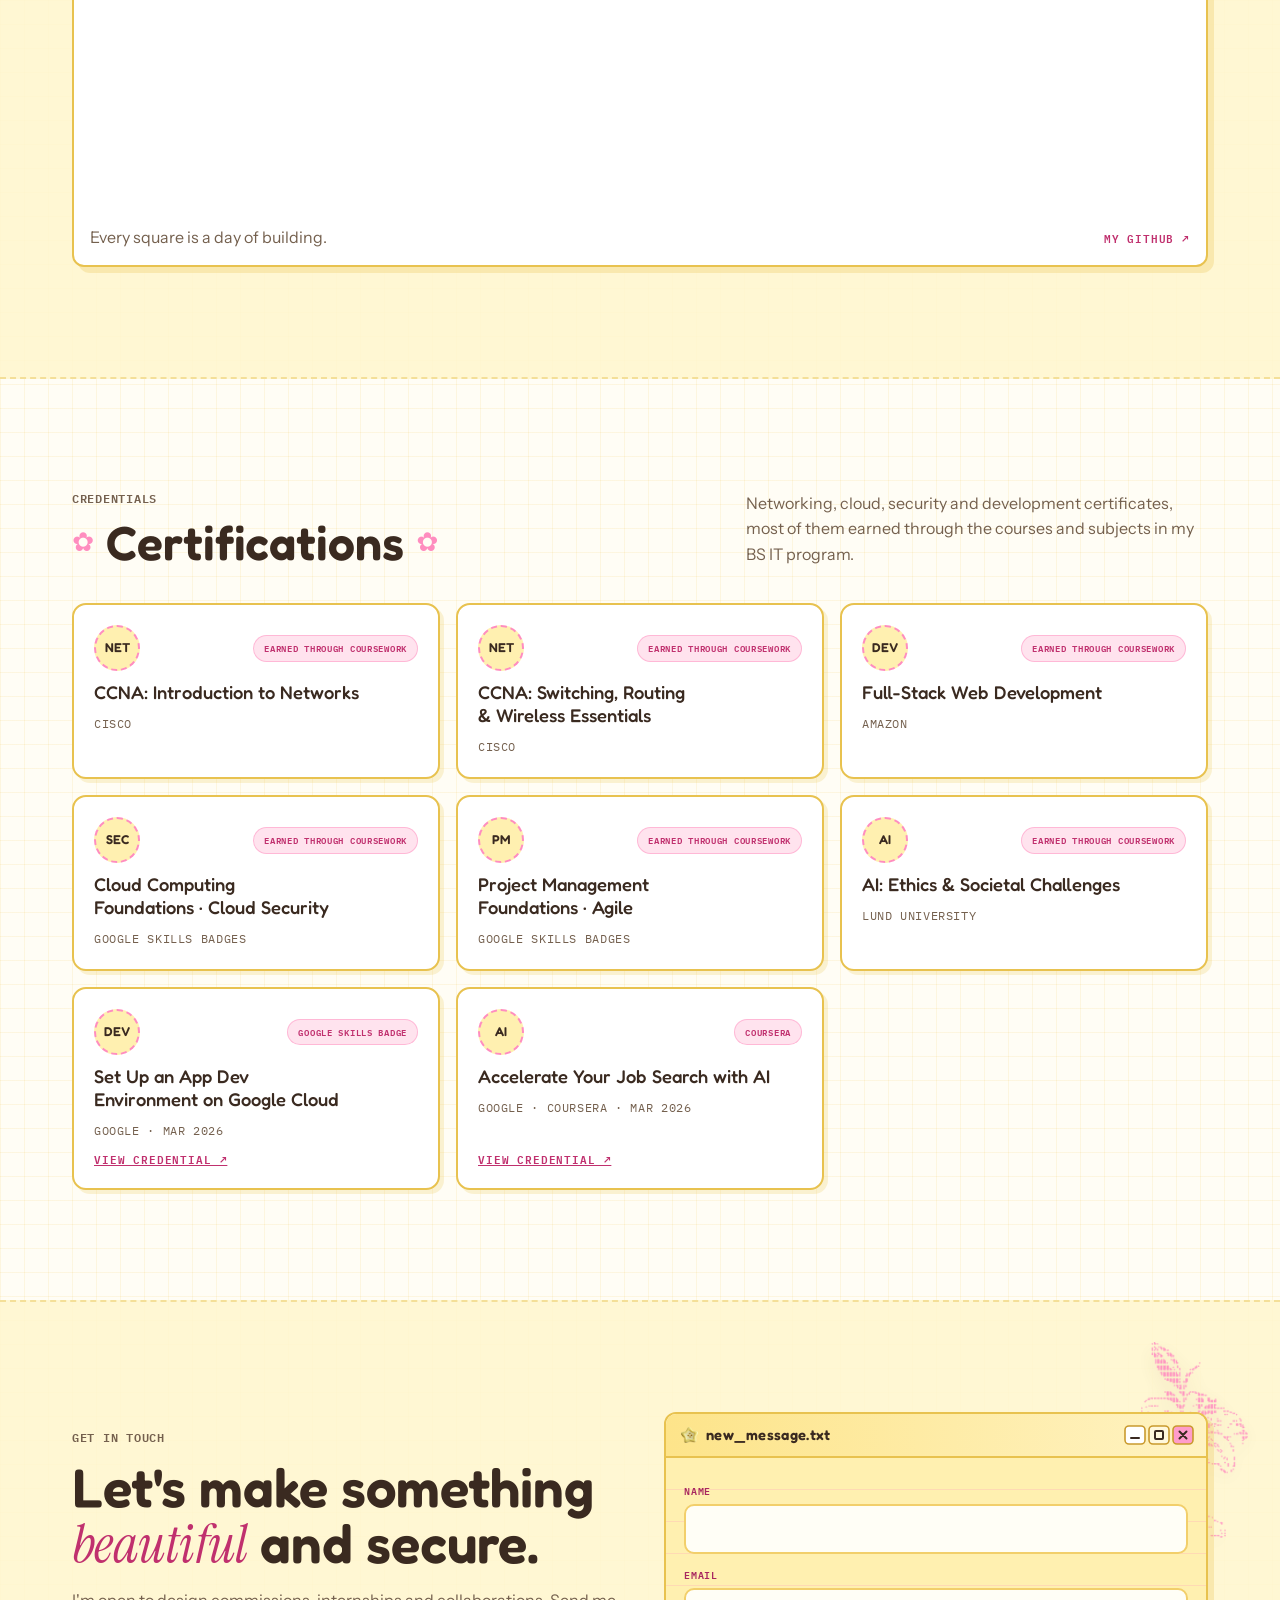
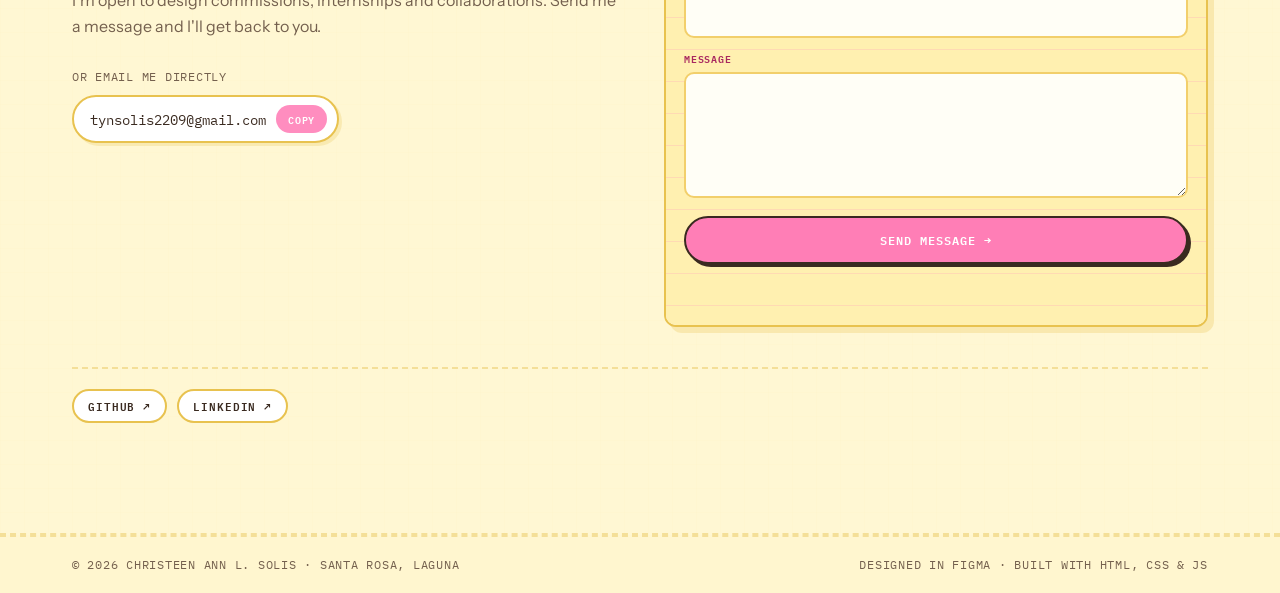
==== commit 53a87bcf: "Add two Google certificates from LinkedIn with credential links Co-Authored-By: Claude Opus 5.5 <nor" ====
--- a/index.html
+++ b/index.html
@@ -627,7 +627,7 @@
         <p class="eyebrow">Credentials</p>
         <h2>Certifications</h2>
       </div>
-      <p>Networking, cloud, security and development certificates I earned through the courses and subjects in my BS IT program.</p>
+      <p>Networking, cloud, security and development certificates, most of them earned through the courses and subjects in my BS IT program.</p>
     </div>
     <!-- Cards come from the CERTS list in the script below -->
     <div class="certs" id="certs"></div>
@@ -739,9 +739,7 @@
     image: "images/shop-app.jpg",
     desc: "10th Ave. Studio, a dance studio app (customer and admin views) I led as Project Leader, UI/UX and Documentation Lead on a team of five. Also a clickable shopping app prototype and the student and admin interfaces of ProfilePath.",
     posts: [
-      { url: "https://www.figma.com/proto/QTKXo3vjTsgcDYmmu9VuWP/Untitled?node-id=0-1&scaling=scale-down&content-scaling=fixed&page-id=0%3A1&starting-point-node-id=872%3A35964", label: "10th Ave. Studio · Customer prototype" },
-      { url: "https://www.figma.com/proto/QTKXo3vjTsgcDYmmu9VuWP/Untitled?node-id=137-132&p=f&scaling=scale-down&content-scaling=fixed&page-id=1%3A3&starting-point-node-id=137%3A132", label: "10th Ave. Studio · Admin prototype" },
-      { url: "images/tenth-ave-studio.jpg", label: "10th Ave. Studio · Screenshots" },
+      { url: "images/tenth-ave-studio.jpg", label: "10th Ave. Studio · Preview" },
       { url: "https://www.figma.com/proto/apUwlNzRmwmqoEcL8XyjmS/Untitled?node-id=4-34&starting-point-node-id=4%3A34", label: "Shopping app · Figma prototype" },
       { url: "https://profilepath-careerprofilingsystem.onrender.com/student-login", label: "ProfilePath · live site" },
     ] },
@@ -760,7 +758,7 @@
       { url: "https://github.com/tynsoo/Cookie-Timer", label: "Cookie Timer · GitHub" },
     ] },
   { id: "certs",  name: "Certificates", file: "Certificates", category: "Security",
-    meta: "Cisco · Amazon · Google", tools: "Networking, cloud, security", count: "6 credentials",
+    meta: "Cisco · Amazon · Google", tools: "Networking, cloud, security", count: "8 credentials",
     image: "", desc: "Cisco CCNA courses, Amazon Full-Stack Web Development, Google Cloud and Project Management badges, and more.", link: "#certifications" },
 ];
 
@@ -783,7 +781,7 @@
     tools: "Canva", year: "2023–25", link: "#home", linkLabel: "4 posts", folder: "ccis" },
   { title: "10th Ave. Studio", sub: "Dance studio app: class booking, studio rentals, promo cards and QR attendance, with a customer view and an admin view",
     client: "Team project (5 members) · Project Leader, UI/UX & Documentation Lead", category: "Design",
-    tools: "Figma", year: "2025–26", link: "https://www.figma.com/proto/QTKXo3vjTsgcDYmmu9VuWP/Untitled?node-id=0-1&scaling=scale-down&content-scaling=fixed&page-id=0%3A1&starting-point-node-id=872%3A35964", linkLabel: "Prototype" },
+    tools: "Figma", year: "2025–26", link: "images/tenth-ave-studio.jpg", linkLabel: "Preview" },
   { title: "Fashion · Lifestyle · Home Products", sub: "Mobile shopping app: home, product listing, cart and checkout",
     client: "UI/UX · Mobile app prototype", category: "Design",
     tools: "Figma", year: "2025", link: "https://www.figma.com/proto/apUwlNzRmwmqoEcL8XyjmS/Untitled?node-id=4-34&starting-point-node-id=4%3A34", linkLabel: "Prototype" },
@@ -801,6 +799,10 @@
   { name: "Cloud Computing Foundations · Cloud Security", issuer: "Google Skills badges", seal: "SEC" },
   { name: "Project Management Foundations · Agile", issuer: "Google Skills badges", seal: "PM" },
   { name: "AI: Ethics & Societal Challenges", issuer: "Lund University", seal: "AI" },
+  { name: "Set Up an App Dev Environment on Google Cloud", issuer: "Google · Mar 2026", seal: "DEV", note: "Google Skills badge",
+    link: "https://www.skills.google/public_profiles/6bc777dc-d518-4336-87bb-d4527210ecec/badges/22875115" },
+  { name: "Accelerate Your Job Search with AI", issuer: "Google · Coursera · Mar 2026", seal: "AI", note: "Coursera",
+    link: "https://www.coursera.org/account/accomplishments/verify/D1RME4UN8X3Z" },
 ];
 
 /* ============ You don't need to edit below this line ============ */
@@ -824,7 +826,7 @@
     ? { url: p, label: String(i + 1).padStart(2, "0") }
     : { url: p.url, label: (f.posts.length > 1 ? String(i + 1).padStart(2, "0") + " · " : "") + p.label });
   let label = `Pubmats on Facebook (${items.length})`;
-  if (f.id === "uiux" || f.id === "personal") label = `Links (${items.length})`;
+  if (f.id === "uiux" || f.id === "personal") label = `Projects (${items.length})`;
   if (f.id === "dev") { items = WORKS.filter(w => w.category === "Development" && !w.personal).map(w => ({ url: w.link, label: w.title + (w.link ? "" : " · not public") })); label = `Projects (${items.length})`; }
   if (f.id === "certs") { items = CERTS.map(c => ({ url: c.link || "", label: c.issuer + " · " + c.name })); label = `Credentials (${items.length})`; }
   if (!items.length) label = "Contents";
@@ -869,7 +871,7 @@
 
 $("certs").innerHTML = CERTS.map(c => `
   <article class="cert">
-    <div class="cert-top"><div class="seal">${esc(c.seal)}</div><span class="via">${c.course ? "Via " + esc(c.course) : "Earned through coursework"}</span></div>
+    <div class="cert-top"><div class="seal">${esc(c.seal)}</div><span class="via">${c.note ? esc(c.note) : c.course ? "Via " + esc(c.course) : "Earned through coursework"}</span></div>
     <h3>${esc(c.name)}</h3>
     <span class="issuer">${esc(c.issuer)}</span>
     ${c.link ? `<a href="${esc(c.link)}" target="_blank" rel="noopener">View credential ↗</a>` : ""}
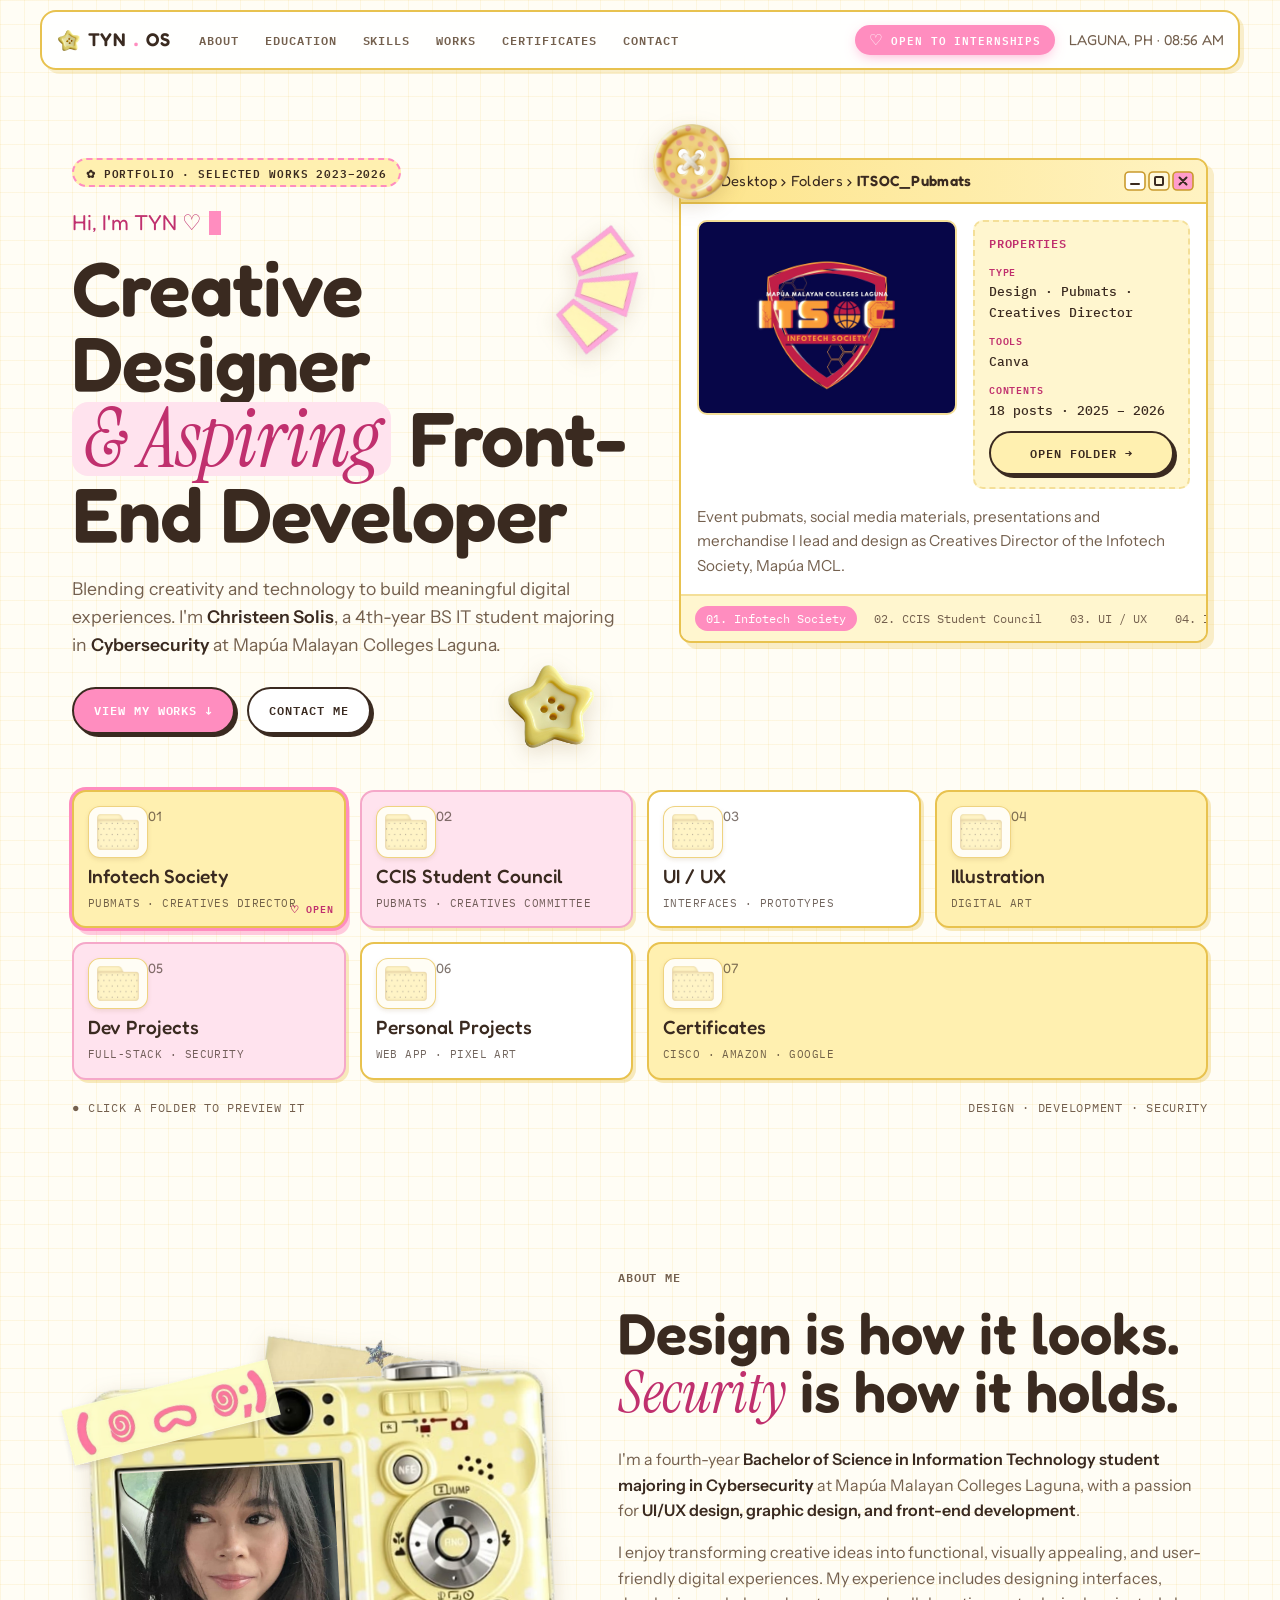
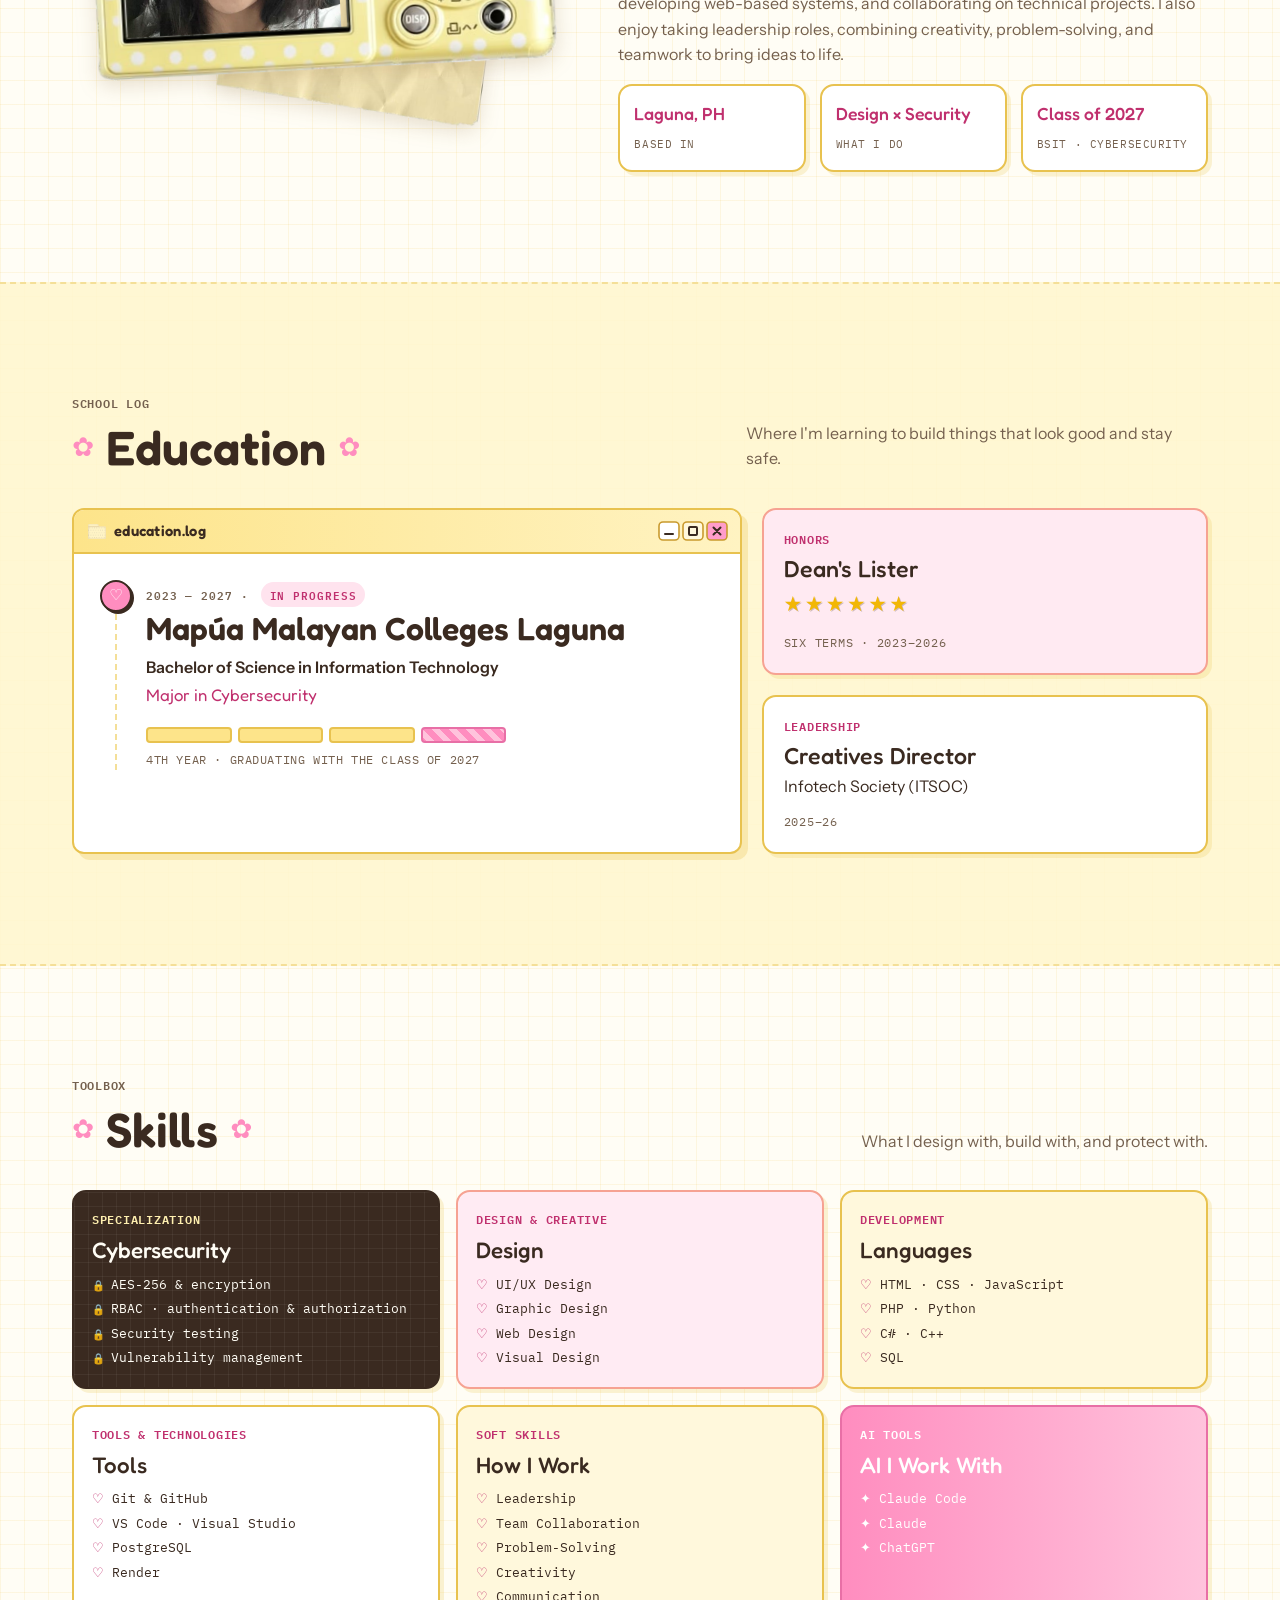
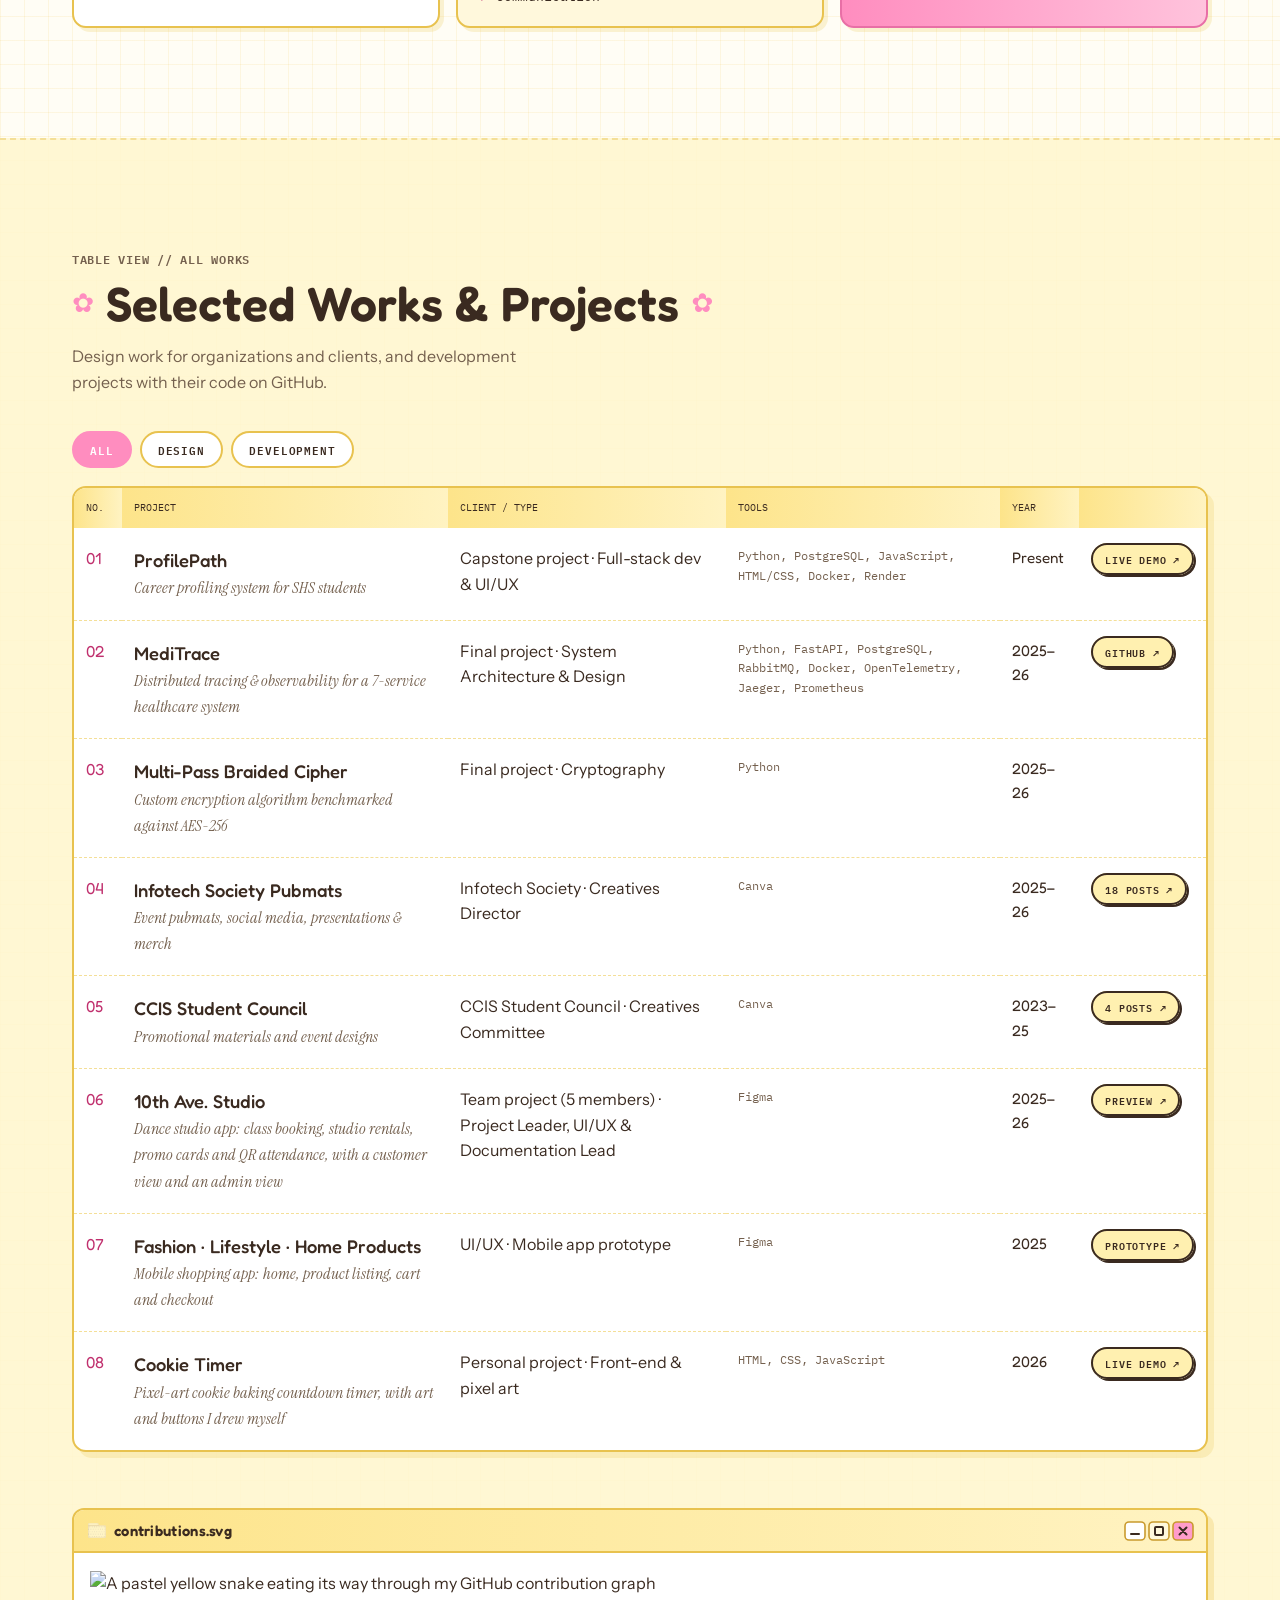
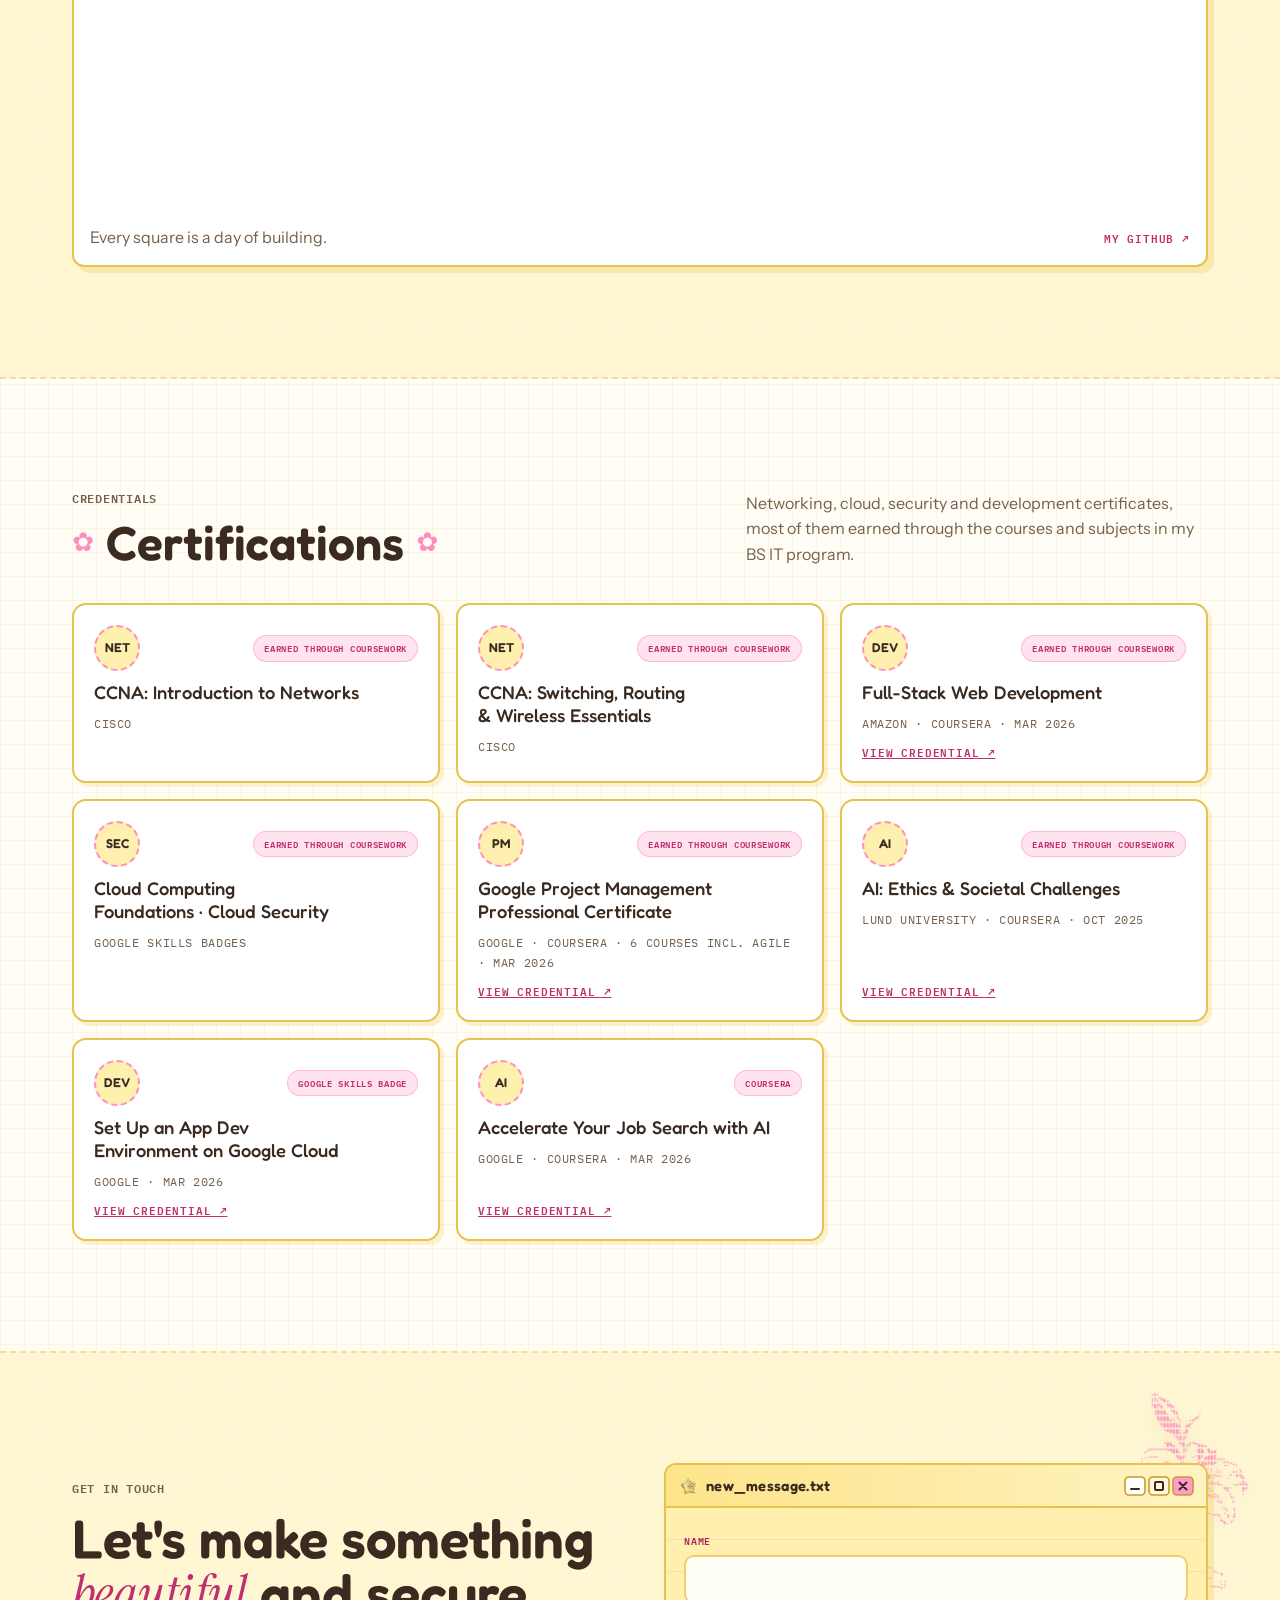
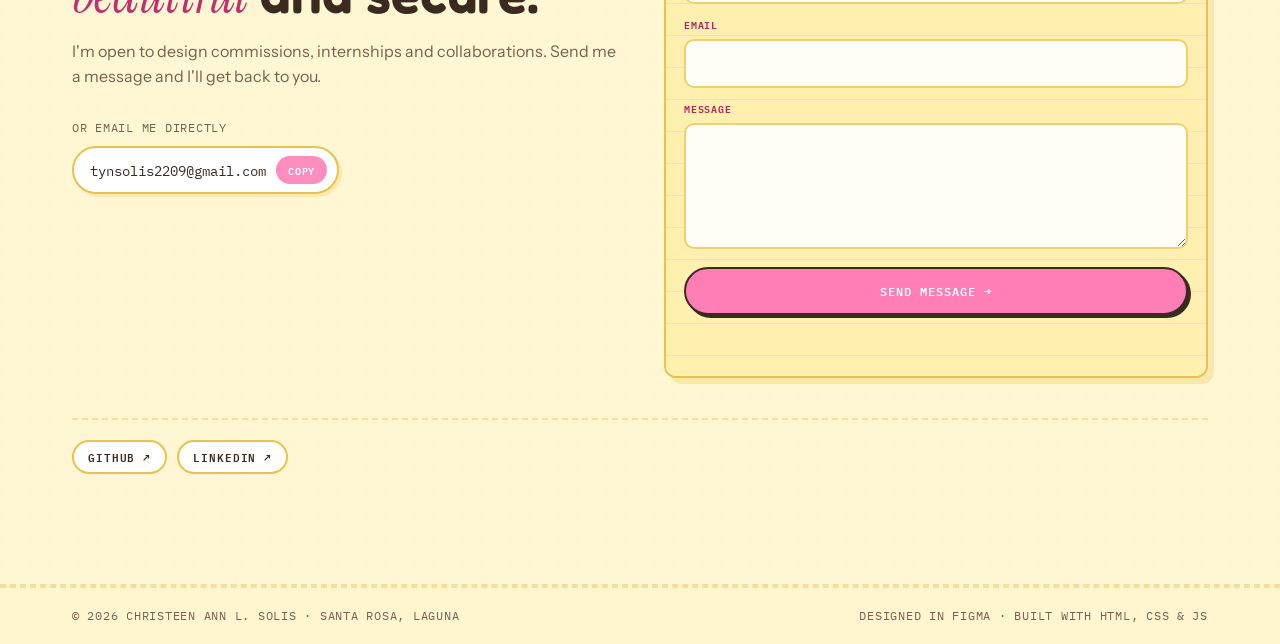
==== commit 3b6c2cf1: "Add Coursera credential links and the full Google PM Professional Certificate Co-Authored-By: Claude" ====
--- a/index.html
+++ b/index.html
@@ -759,7 +759,7 @@
     ] },
   { id: "certs",  name: "Certificates", file: "Certificates", category: "Security",
     meta: "Cisco · Amazon · Google", tools: "Networking, cloud, security", count: "8 credentials",
-    image: "", desc: "Cisco CCNA courses, Amazon Full-Stack Web Development, Google Cloud and Project Management badges, and more.", link: "#certifications" },
+    image: "", desc: "Cisco CCNA courses, Amazon Full-Stack Web Development, Google Cloud badges, the Google Project Management Professional Certificate, and more.", link: "#certifications" },
 ];
 
 const WORKS = [
@@ -795,10 +795,13 @@
 const CERTS = [
   { name: "CCNA: Introduction to Networks", issuer: "Cisco", seal: "NET" },
   { name: "CCNA: Switching, Routing & Wireless Essentials", issuer: "Cisco", seal: "NET" },
-  { name: "Full-Stack Web Development", issuer: "Amazon", seal: "DEV" },
+  { name: "Full-Stack Web Development", issuer: "Amazon · Coursera · Mar 2026", seal: "DEV",
+    link: "https://www.coursera.org/account/accomplishments/verify/X7C93FS84EGD" },
   { name: "Cloud Computing Foundations · Cloud Security", issuer: "Google Skills badges", seal: "SEC" },
-  { name: "Project Management Foundations · Agile", issuer: "Google Skills badges", seal: "PM" },
-  { name: "AI: Ethics & Societal Challenges", issuer: "Lund University", seal: "AI" },
+  { name: "Google Project Management Professional Certificate", issuer: "Google · Coursera · 6 courses incl. Agile · Mar 2026", seal: "PM",
+    link: "https://www.coursera.org/account/accomplishments/specialization/2OJZ1FJUJXVF" },
+  { name: "AI: Ethics & Societal Challenges", issuer: "Lund University · Coursera · Oct 2025", seal: "AI",
+    link: "https://www.coursera.org/account/accomplishments/verify/TOJIRZYP2JUI" },
   { name: "Set Up an App Dev Environment on Google Cloud", issuer: "Google · Mar 2026", seal: "DEV", note: "Google Skills badge",
     link: "https://www.skills.google/public_profiles/6bc777dc-d518-4336-87bb-d4527210ecec/badges/22875115" },
   { name: "Accelerate Your Job Search with AI", issuer: "Google · Coursera · Mar 2026", seal: "AI", note: "Coursera",
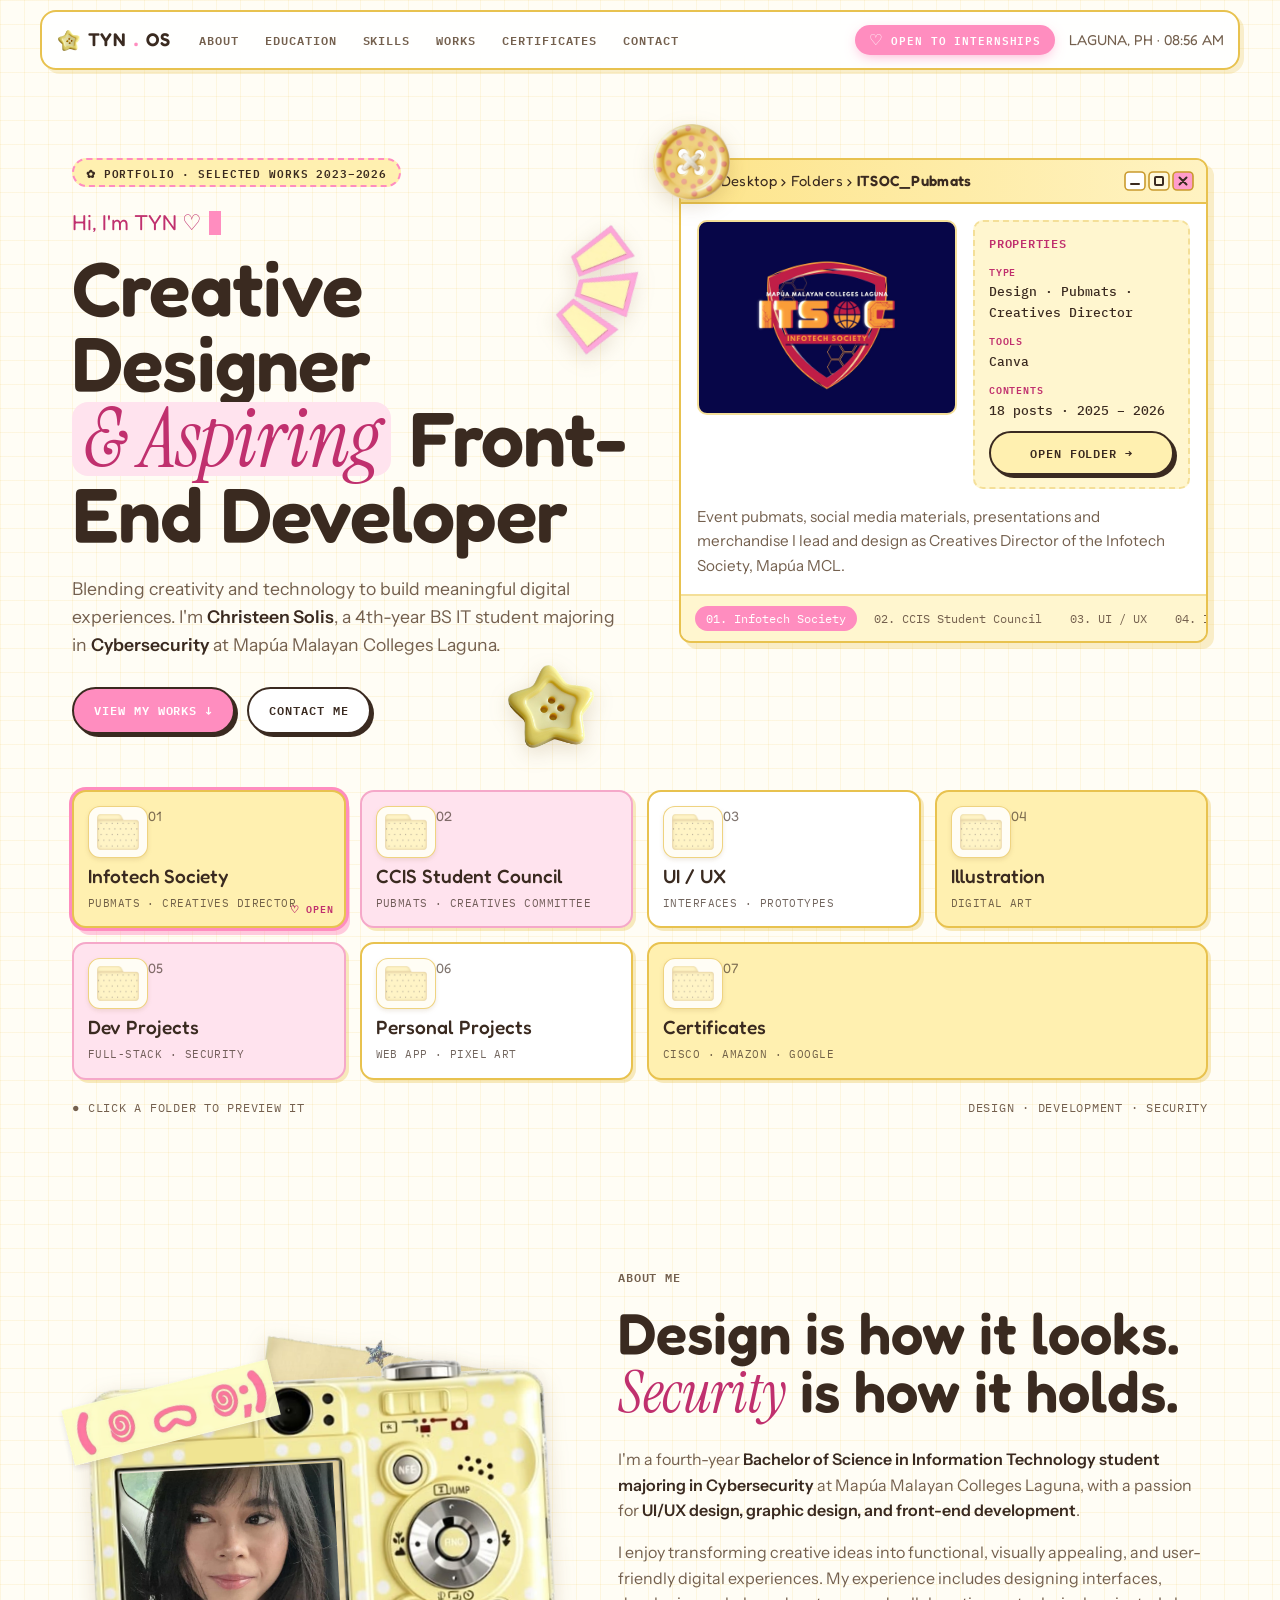
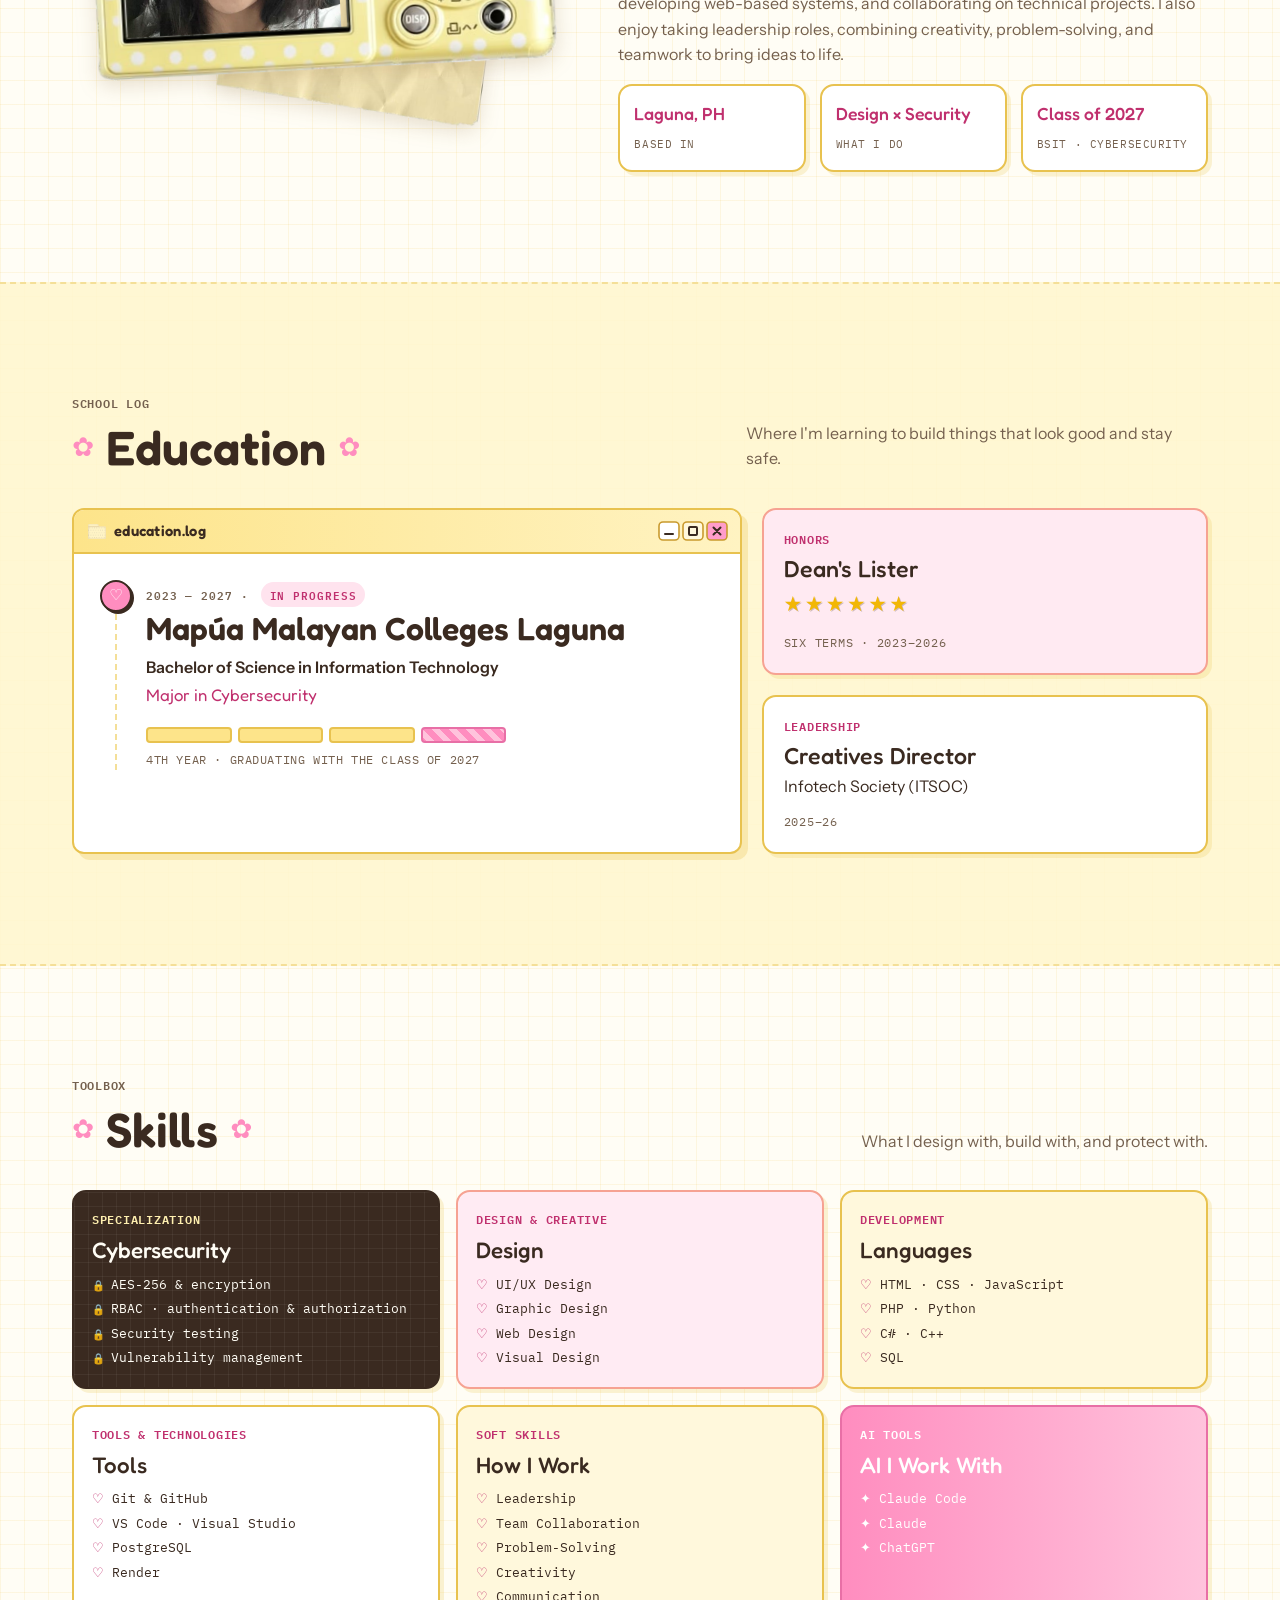
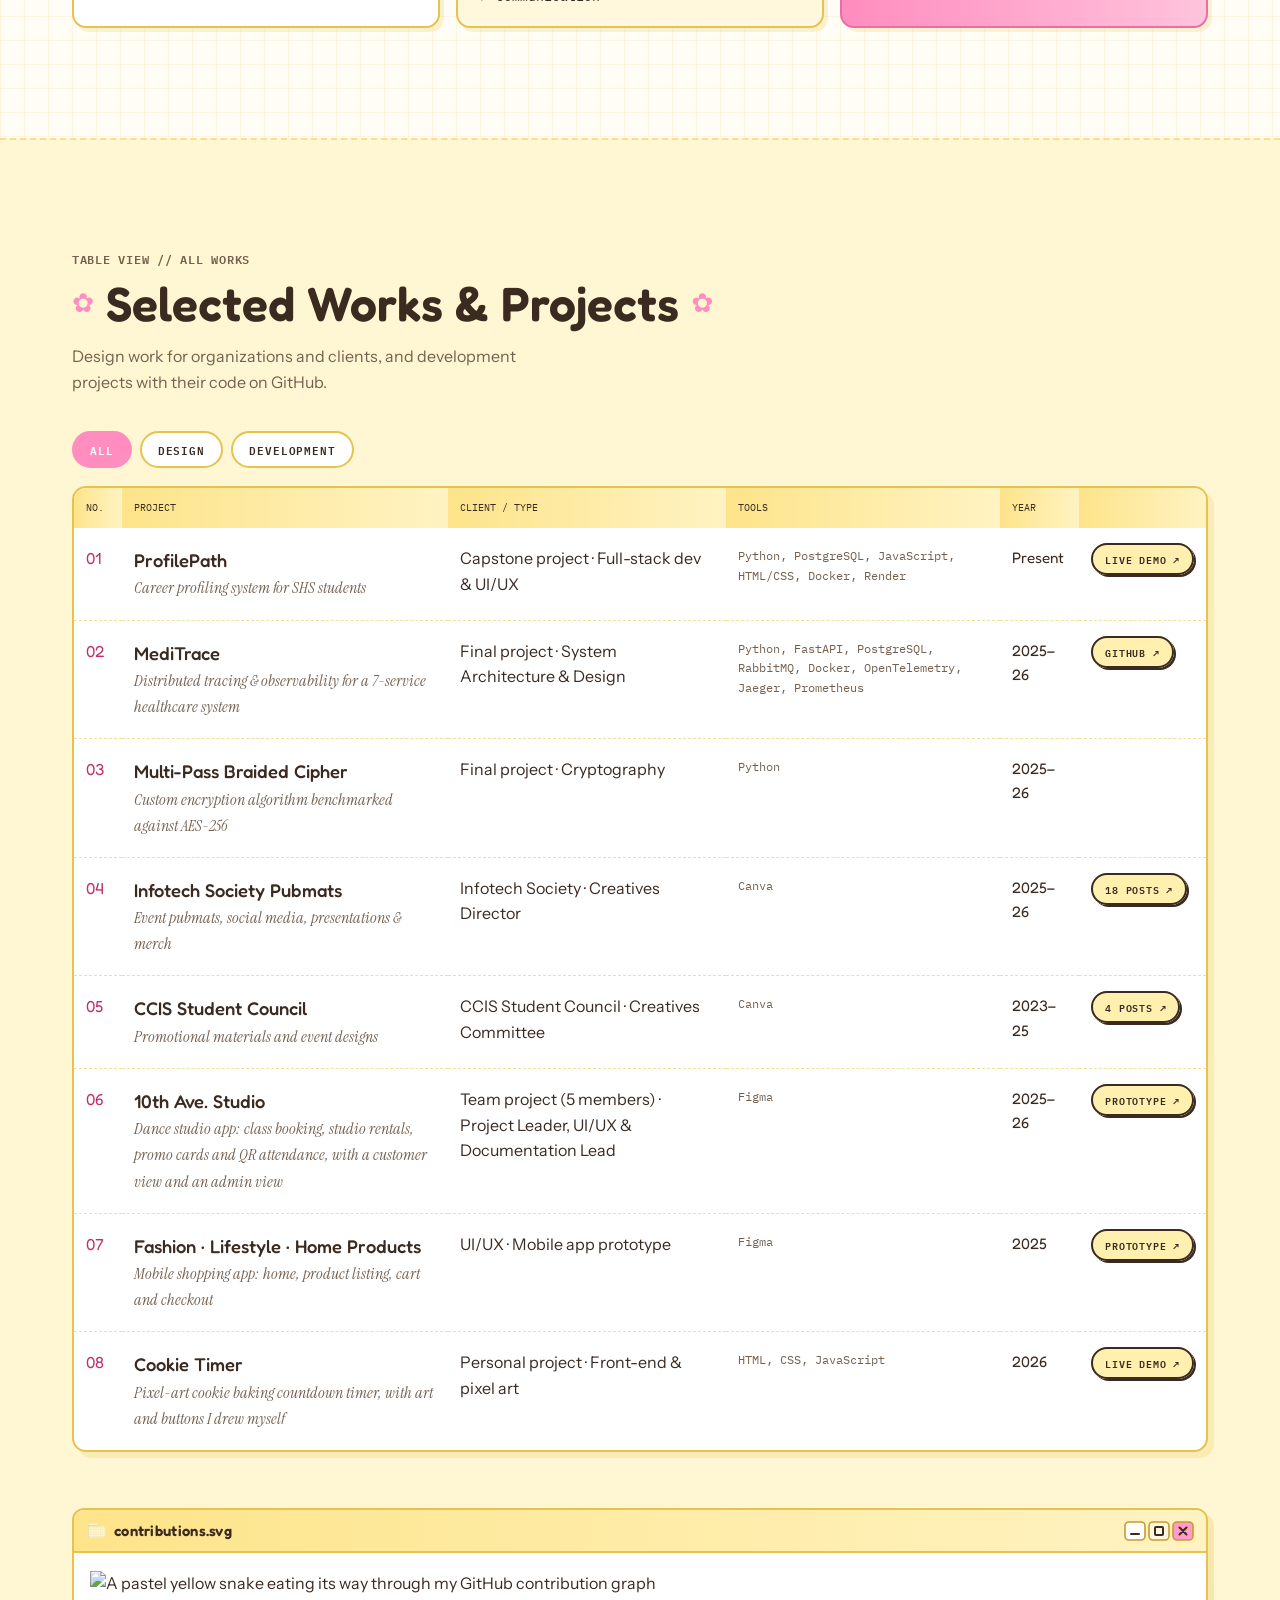
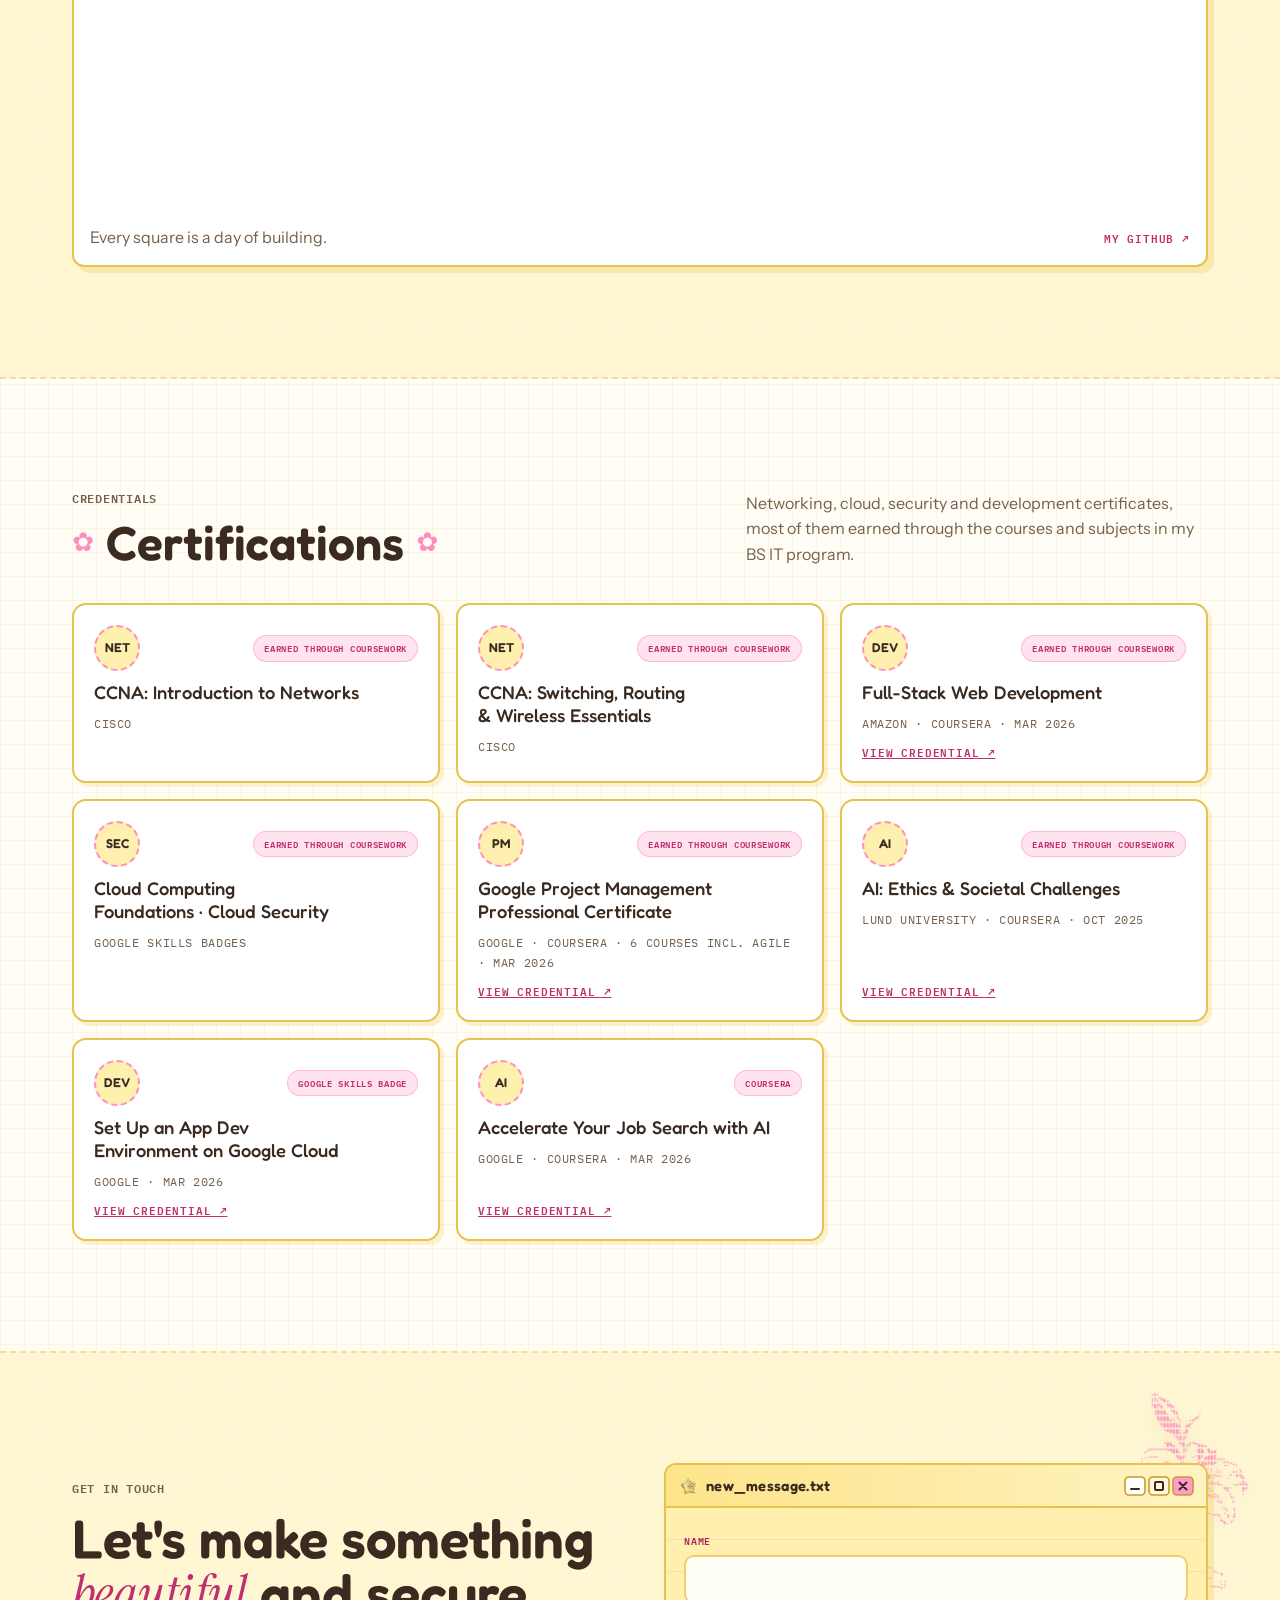
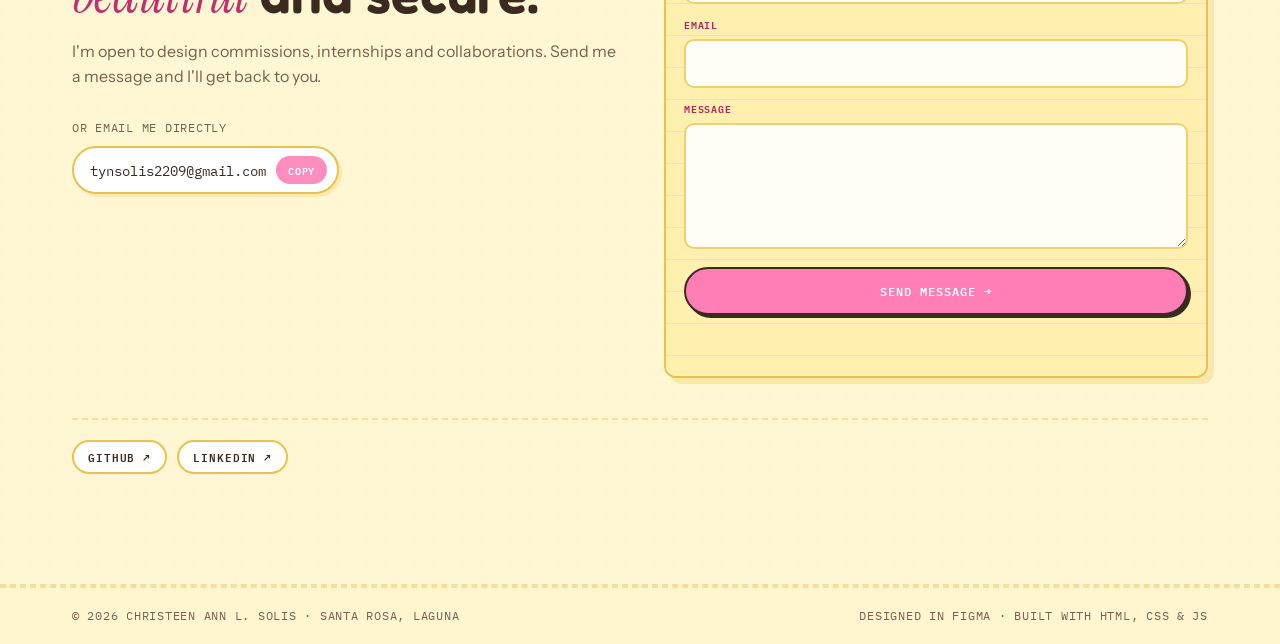
==== commit 30bbca7b: "Merge pull request #18 from tynsoo/claude/add-google-certs Update certificates from LinkedIn and Cou" ====
--- a/index.html
+++ b/index.html
@@ -739,7 +739,9 @@
     image: "images/shop-app.jpg",
     desc: "10th Ave. Studio, a dance studio app (customer and admin views) I led as Project Leader, UI/UX and Documentation Lead on a team of five. Also a clickable shopping app prototype and the student and admin interfaces of ProfilePath.",
     posts: [
-      { url: "images/tenth-ave-studio.jpg", label: "10th Ave. Studio · Preview" },
+      { url: "https://www.figma.com/proto/QTKXo3vjTsgcDYmmu9VuWP/Untitled?node-id=0-1&scaling=scale-down&content-scaling=fixed&page-id=0%3A1&starting-point-node-id=872%3A35964", label: "10th Ave. Studio · Customer prototype" },
+      { url: "https://www.figma.com/proto/QTKXo3vjTsgcDYmmu9VuWP/Untitled?node-id=137-132&p=f&scaling=scale-down&content-scaling=fixed&page-id=1%3A3&starting-point-node-id=137%3A132", label: "10th Ave. Studio · Admin prototype" },
+      { url: "images/tenth-ave-studio.jpg", label: "10th Ave. Studio · Screenshots" },
       { url: "https://www.figma.com/proto/apUwlNzRmwmqoEcL8XyjmS/Untitled?node-id=4-34&starting-point-node-id=4%3A34", label: "Shopping app · Figma prototype" },
       { url: "https://profilepath-careerprofilingsystem.onrender.com/student-login", label: "ProfilePath · live site" },
     ] },
@@ -781,7 +783,7 @@
     tools: "Canva", year: "2023–25", link: "#home", linkLabel: "4 posts", folder: "ccis" },
   { title: "10th Ave. Studio", sub: "Dance studio app: class booking, studio rentals, promo cards and QR attendance, with a customer view and an admin view",
     client: "Team project (5 members) · Project Leader, UI/UX & Documentation Lead", category: "Design",
-    tools: "Figma", year: "2025–26", link: "images/tenth-ave-studio.jpg", linkLabel: "Preview" },
+    tools: "Figma", year: "2025–26", link: "https://www.figma.com/proto/QTKXo3vjTsgcDYmmu9VuWP/Untitled?node-id=0-1&scaling=scale-down&content-scaling=fixed&page-id=0%3A1&starting-point-node-id=872%3A35964", linkLabel: "Prototype" },
   { title: "Fashion · Lifestyle · Home Products", sub: "Mobile shopping app: home, product listing, cart and checkout",
     client: "UI/UX · Mobile app prototype", category: "Design",
     tools: "Figma", year: "2025", link: "https://www.figma.com/proto/apUwlNzRmwmqoEcL8XyjmS/Untitled?node-id=4-34&starting-point-node-id=4%3A34", linkLabel: "Prototype" },
@@ -829,7 +831,7 @@
     ? { url: p, label: String(i + 1).padStart(2, "0") }
     : { url: p.url, label: (f.posts.length > 1 ? String(i + 1).padStart(2, "0") + " · " : "") + p.label });
   let label = `Pubmats on Facebook (${items.length})`;
-  if (f.id === "uiux" || f.id === "personal") label = `Projects (${items.length})`;
+  if (f.id === "uiux" || f.id === "personal") label = `Links (${items.length})`;
   if (f.id === "dev") { items = WORKS.filter(w => w.category === "Development" && !w.personal).map(w => ({ url: w.link, label: w.title + (w.link ? "" : " · not public") })); label = `Projects (${items.length})`; }
   if (f.id === "certs") { items = CERTS.map(c => ({ url: c.link || "", label: c.issuer + " · " + c.name })); label = `Credentials (${items.length})`; }
   if (!items.length) label = "Contents";
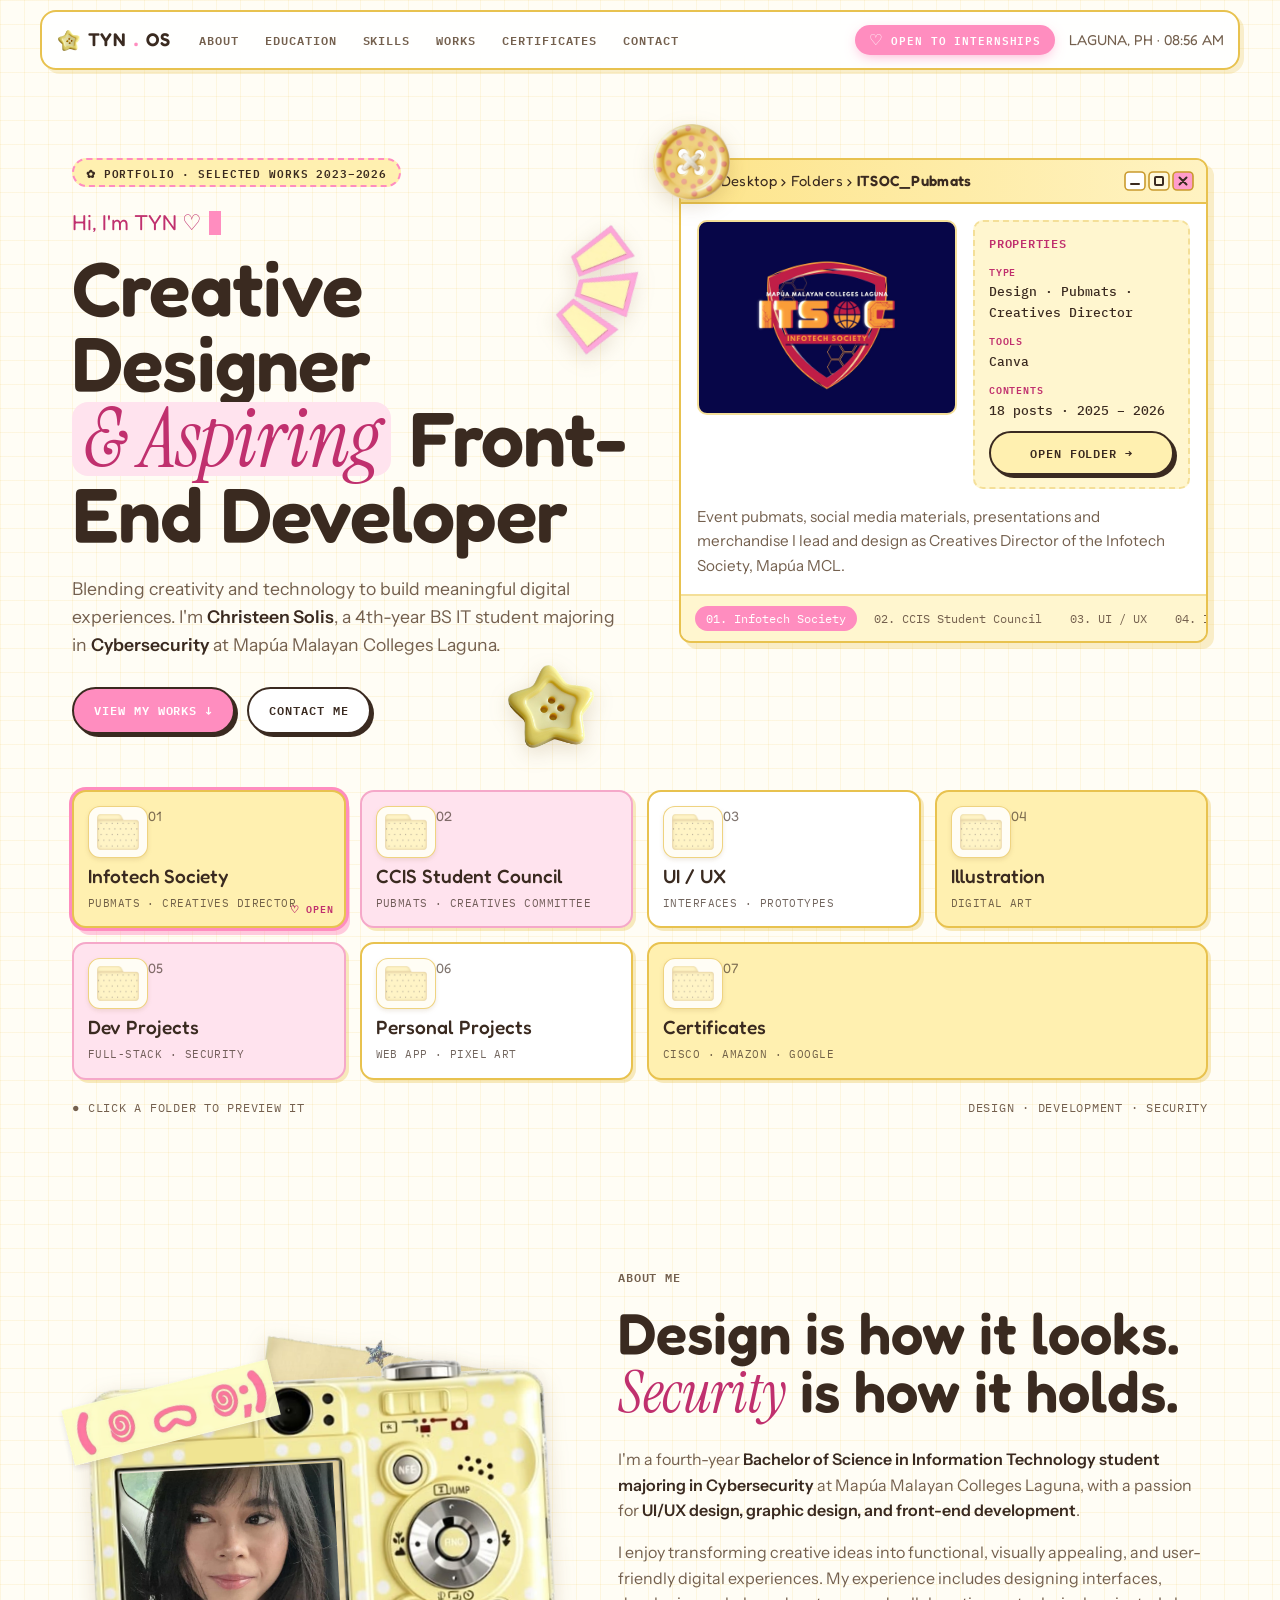
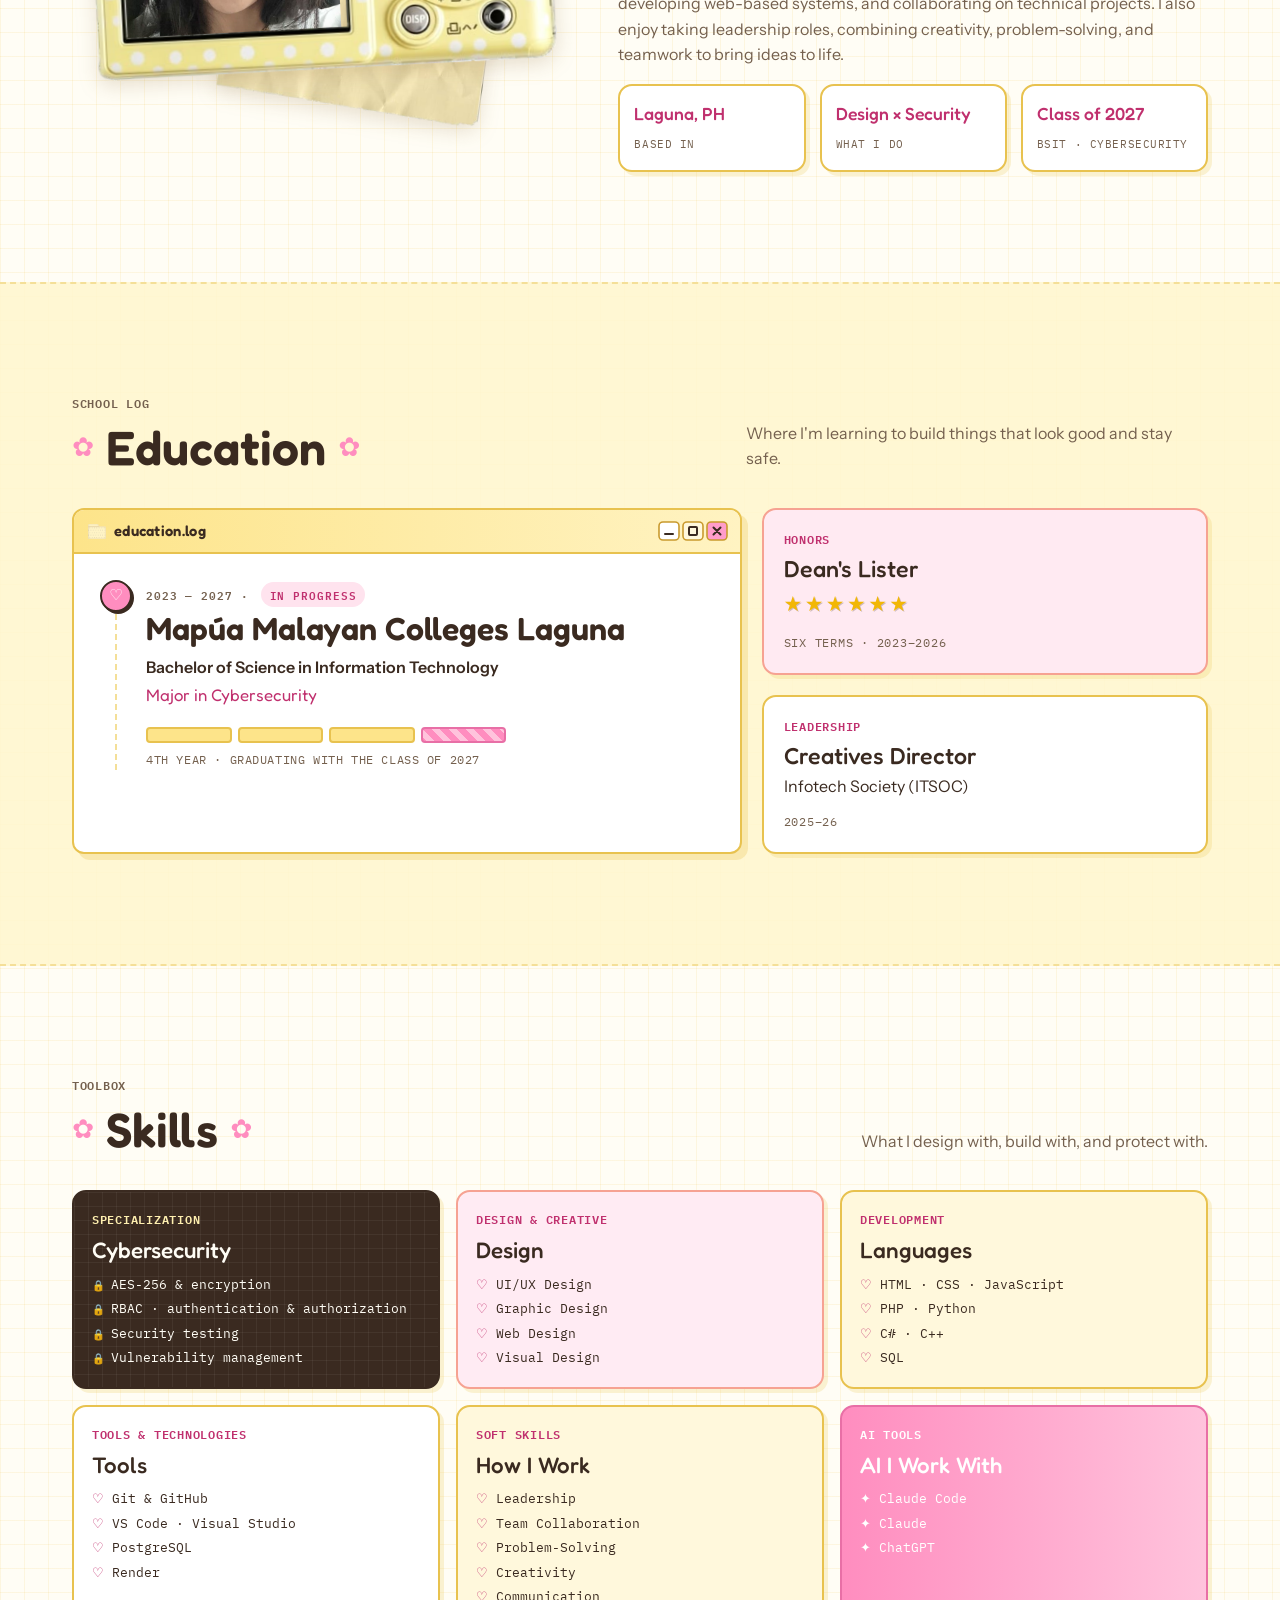
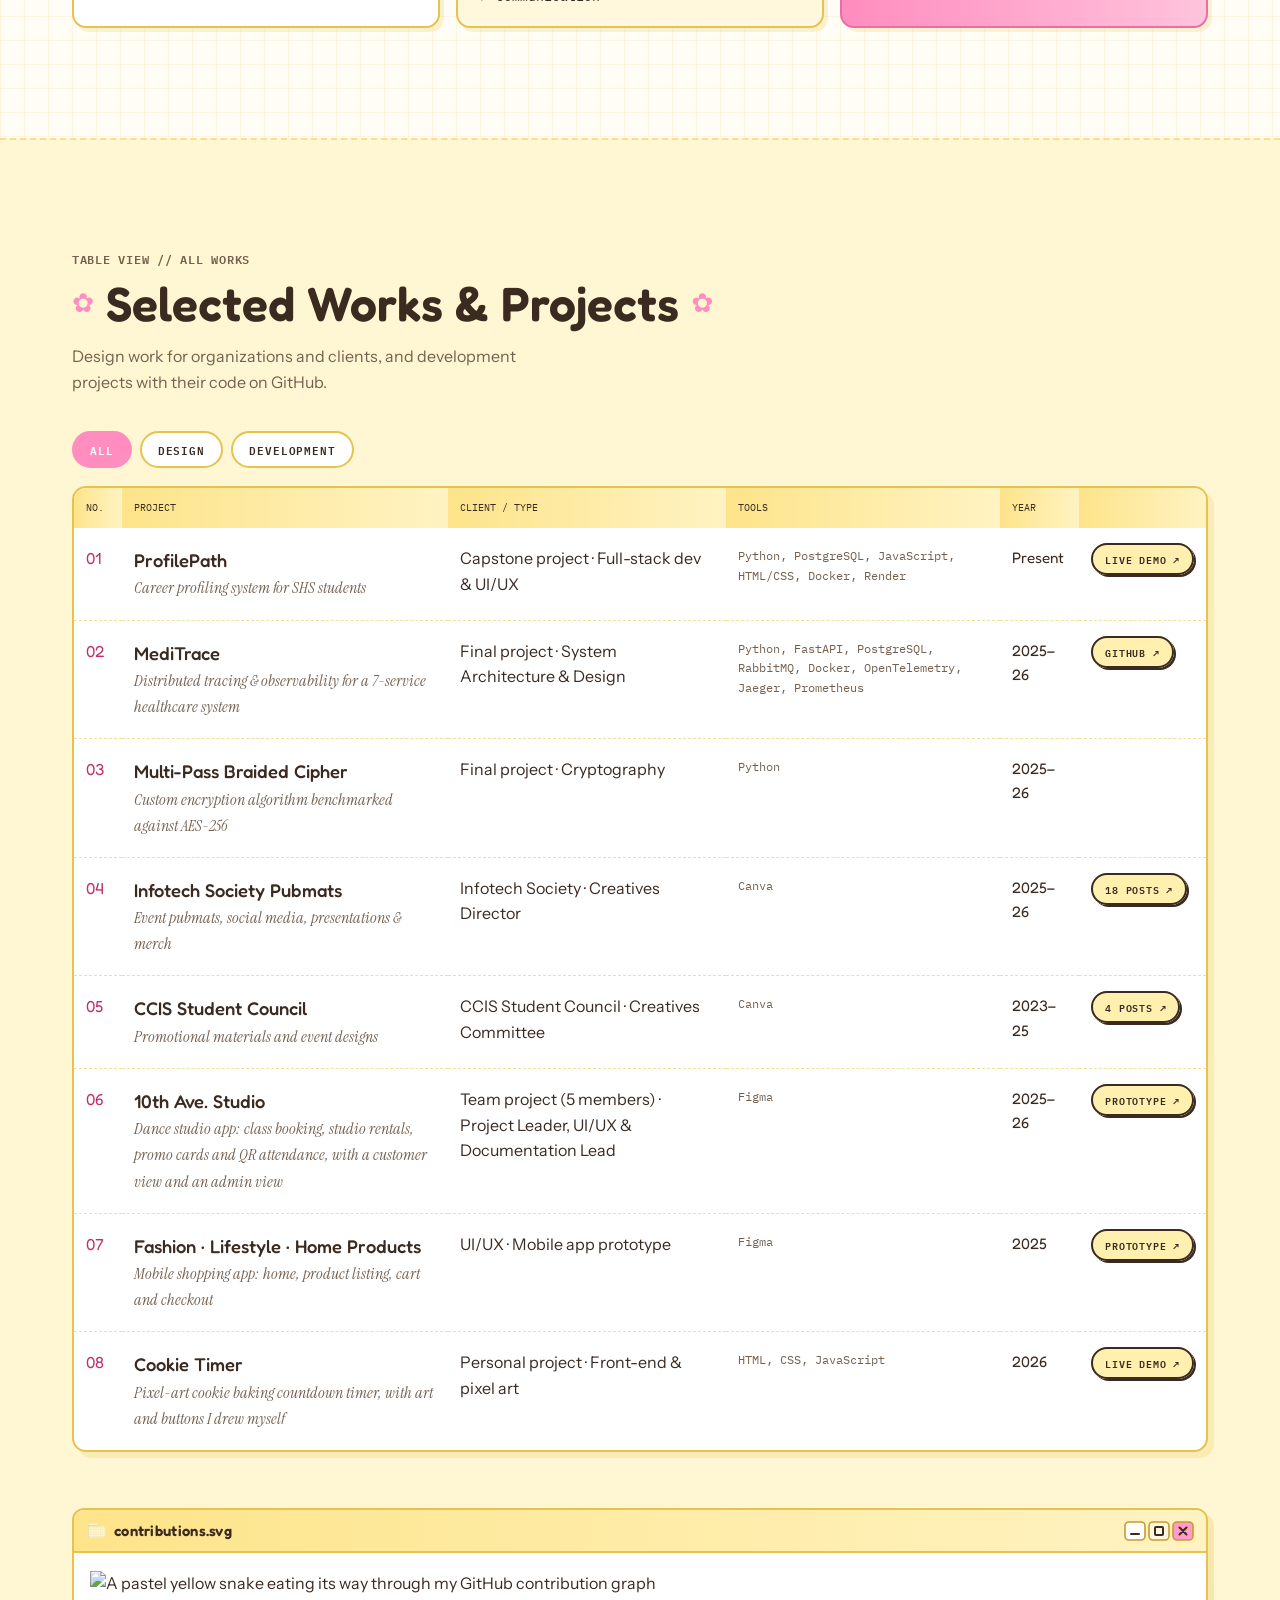
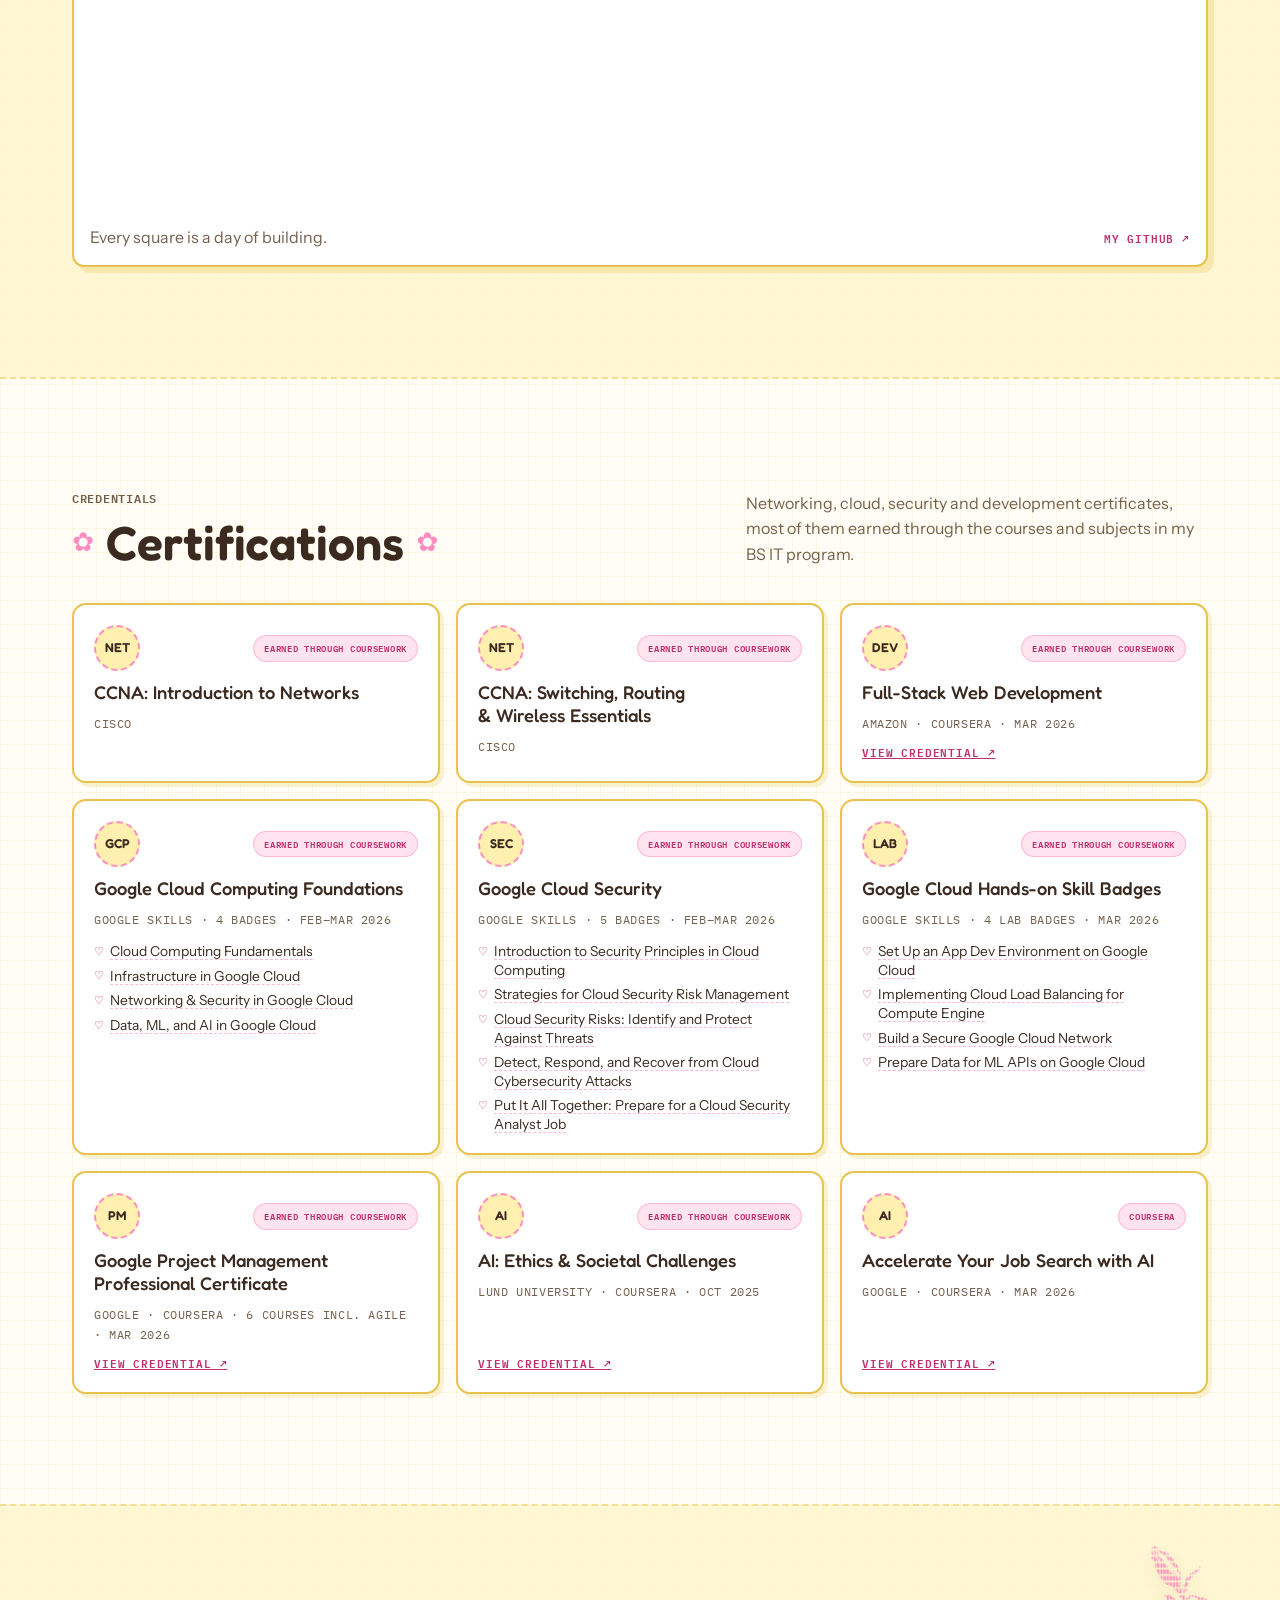
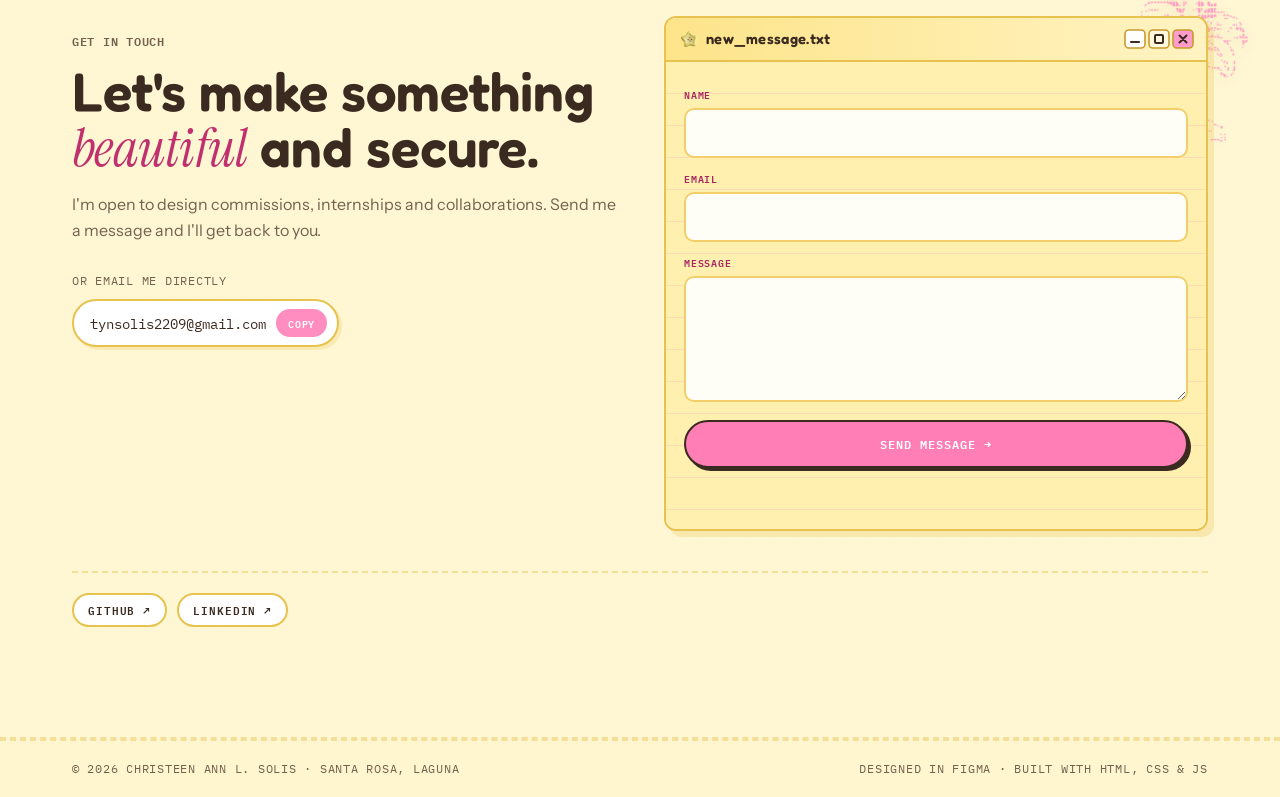
==== commit d1b15392: "List all 13 Google Skills badges in three grouped certificate cards Co-Authored-By: Claude Opus 5.5 " ====
--- a/index.html
+++ b/index.html
@@ -325,7 +325,12 @@
 .cert .seal { width: 46px; height: 46px; border-radius: 50%; background: var(--fill); border: 2px dashed var(--pink); display: grid; place-items: center; font-family: var(--f-pixel); font-size: 0.8rem; color: var(--on-fill); font-weight: 600; }
 .cert h3 { font-family: var(--f-title); font-weight: 500; font-size: 1.15rem; line-height: 1.25; }
 .cert .issuer { font-family: var(--f-mono); font-size: 0.78rem; color: var(--muted); text-transform: uppercase; letter-spacing: 0.05em; }
-.cert a { margin-top: auto; font-family: var(--f-label); font-weight: 600; letter-spacing: 0.08em; font-size: 0.66rem; text-transform: uppercase; color: var(--accent); }
+.cert .badges { list-style: none; margin: 2px 0 0; padding: 0; display: grid; gap: 6px; }
+.cert .badges li { position: relative; padding-left: 16px; font-size: 0.86rem; line-height: 1.35; }
+.cert .badges li::before { content: "♡"; position: absolute; left: 0; color: var(--accent); font-size: 0.8em; top: 0.15em; }
+.cert .badges a { font-family: var(--f-body); color: var(--ink); text-decoration: none; border-bottom: 1.5px dashed color-mix(in srgb, var(--pink) 60%, transparent); }
+.cert .badges a:hover { color: var(--accent); border-bottom-style: solid; }
+.cert > a { margin-top: auto; font-family: var(--f-label); font-weight: 600; letter-spacing: 0.08em; font-size: 0.66rem; text-transform: uppercase; color: var(--accent); }
 
 /* ---------- Contact ---------- */
 .contact-grid { display: grid; grid-template-columns: minmax(0, 1fr) minmax(0, 1fr); gap: 32px 48px; align-items: start; }
@@ -760,7 +765,7 @@
       { url: "https://github.com/tynsoo/Cookie-Timer", label: "Cookie Timer · GitHub" },
     ] },
   { id: "certs",  name: "Certificates", file: "Certificates", category: "Security",
-    meta: "Cisco · Amazon · Google", tools: "Networking, cloud, security", count: "8 credentials",
+    meta: "Cisco · Amazon · Google", tools: "Networking, cloud, security", count: "9 credentials · 13 badges",
     image: "", desc: "Cisco CCNA courses, Amazon Full-Stack Web Development, Google Cloud badges, the Google Project Management Professional Certificate, and more.", link: "#certifications" },
 ];
 
@@ -794,18 +799,38 @@
 
 // ✏️ Add a "link" to any certificate to show a "View credential" link.
 //    Add a "course" (e.g. course: "IT Elective 3") to name the subject it came from.
+const BADGE_URL = "https://www.skills.google/public_profiles/6bc777dc-d518-4336-87bb-d4527210ecec/badges/";
 const CERTS = [
   { name: "CCNA: Introduction to Networks", issuer: "Cisco", seal: "NET" },
   { name: "CCNA: Switching, Routing & Wireless Essentials", issuer: "Cisco", seal: "NET" },
   { name: "Full-Stack Web Development", issuer: "Amazon · Coursera · Mar 2026", seal: "DEV",
     link: "https://www.coursera.org/account/accomplishments/verify/X7C93FS84EGD" },
-  { name: "Cloud Computing Foundations · Cloud Security", issuer: "Google Skills badges", seal: "SEC" },
+  { name: "Google Cloud Computing Foundations", issuer: "Google Skills · 4 badges · Feb–Mar 2026", seal: "GCP",
+    items: [
+      { name: "Cloud Computing Fundamentals", id: "22290830" },
+      { name: "Infrastructure in Google Cloud", id: "22620273" },
+      { name: "Networking & Security in Google Cloud", id: "22822198" },
+      { name: "Data, ML, and AI in Google Cloud", id: "22907409" },
+    ] },
+  { name: "Google Cloud Security", issuer: "Google Skills · 5 badges · Feb–Mar 2026", seal: "SEC",
+    items: [
+      { name: "Introduction to Security Principles in Cloud Computing", id: "22290981" },
+      { name: "Strategies for Cloud Security Risk Management", id: "22416553" },
+      { name: "Cloud Security Risks: Identify and Protect Against Threats", id: "22618619" },
+      { name: "Detect, Respond, and Recover from Cloud Cybersecurity Attacks", id: "22865775" },
+      { name: "Put It All Together: Prepare for a Cloud Security Analyst Job", id: "22931014" },
+    ] },
+  { name: "Google Cloud Hands-on Skill Badges", issuer: "Google Skills · 4 lab badges · Mar 2026", seal: "LAB",
+    items: [
+      { name: "Set Up an App Dev Environment on Google Cloud", id: "22875115" },
+      { name: "Implementing Cloud Load Balancing for Compute Engine", id: "22822990" },
+      { name: "Build a Secure Google Cloud Network", id: "22905639" },
+      { name: "Prepare Data for ML APIs on Google Cloud", id: "22906880" },
+    ] },
   { name: "Google Project Management Professional Certificate", issuer: "Google · Coursera · 6 courses incl. Agile · Mar 2026", seal: "PM",
     link: "https://www.coursera.org/account/accomplishments/specialization/2OJZ1FJUJXVF" },
   { name: "AI: Ethics & Societal Challenges", issuer: "Lund University · Coursera · Oct 2025", seal: "AI",
     link: "https://www.coursera.org/account/accomplishments/verify/TOJIRZYP2JUI" },
-  { name: "Set Up an App Dev Environment on Google Cloud", issuer: "Google · Mar 2026", seal: "DEV", note: "Google Skills badge",
-    link: "https://www.skills.google/public_profiles/6bc777dc-d518-4336-87bb-d4527210ecec/badges/22875115" },
   { name: "Accelerate Your Job Search with AI", issuer: "Google · Coursera · Mar 2026", seal: "AI", note: "Coursera",
     link: "https://www.coursera.org/account/accomplishments/verify/D1RME4UN8X3Z" },
 ];
@@ -879,6 +904,7 @@
     <div class="cert-top"><div class="seal">${esc(c.seal)}</div><span class="via">${c.note ? esc(c.note) : c.course ? "Via " + esc(c.course) : "Earned through coursework"}</span></div>
     <h3>${esc(c.name)}</h3>
     <span class="issuer">${esc(c.issuer)}</span>
+    ${c.items ? `<ul class="badges">${c.items.map(b => `<li><a href="${BADGE_URL}${esc(b.id)}" target="_blank" rel="noopener">${esc(b.name)}</a></li>`).join("")}</ul>` : ""}
     ${c.link ? `<a href="${esc(c.link)}" target="_blank" rel="noopener">View credential ↗</a>` : ""}
   </article>`).join("");
 
